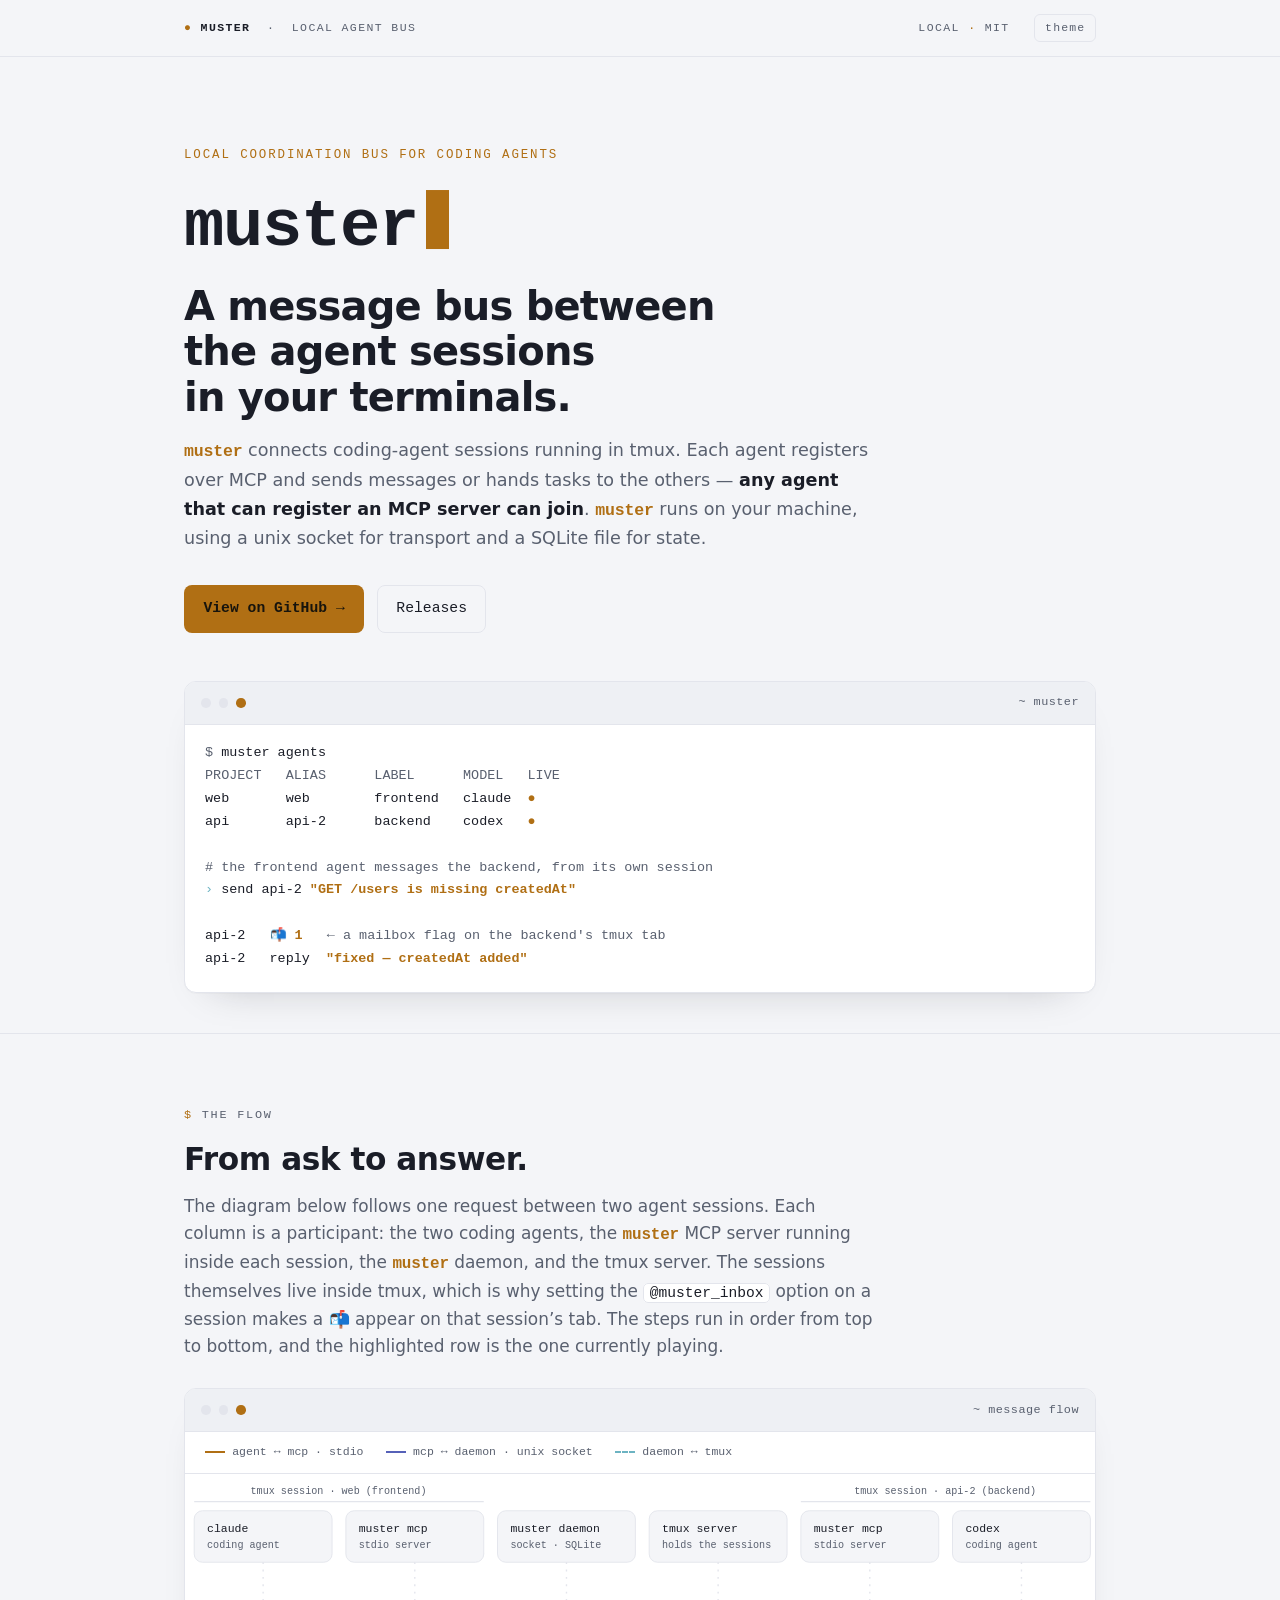
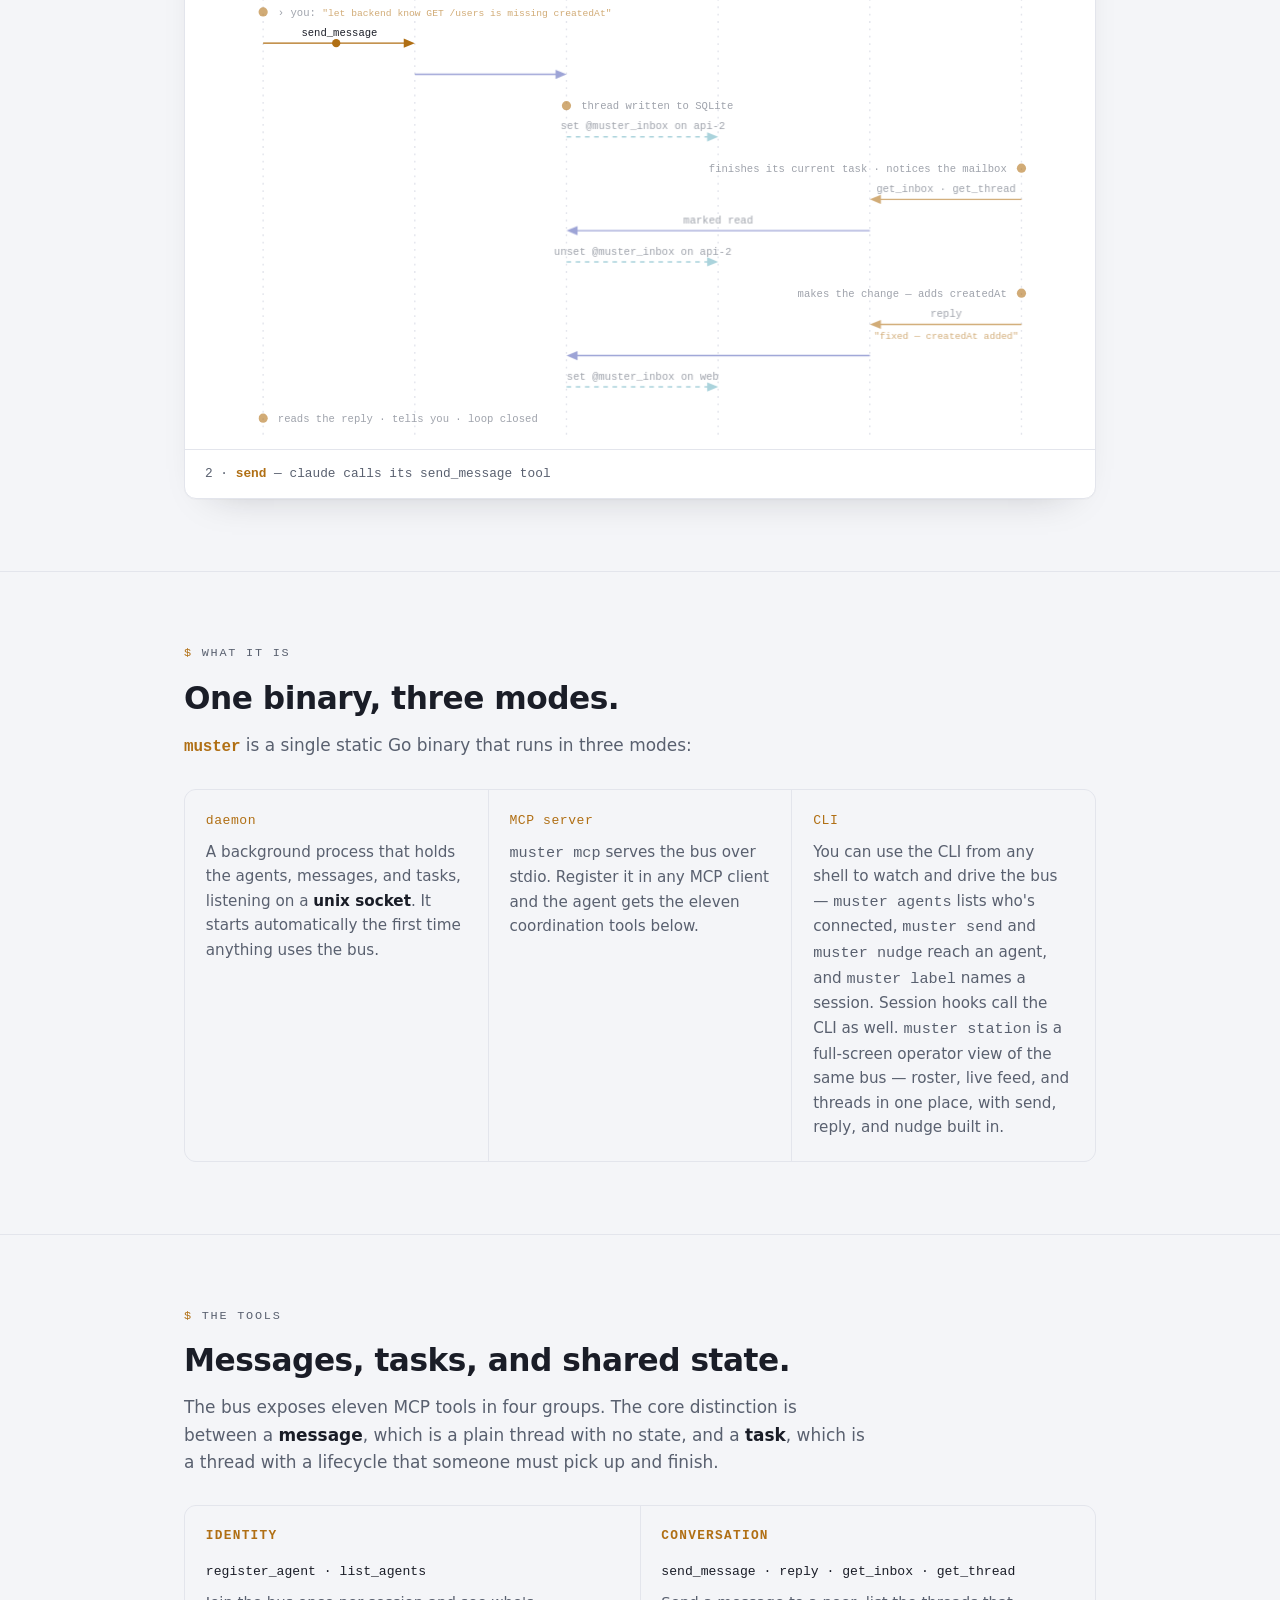
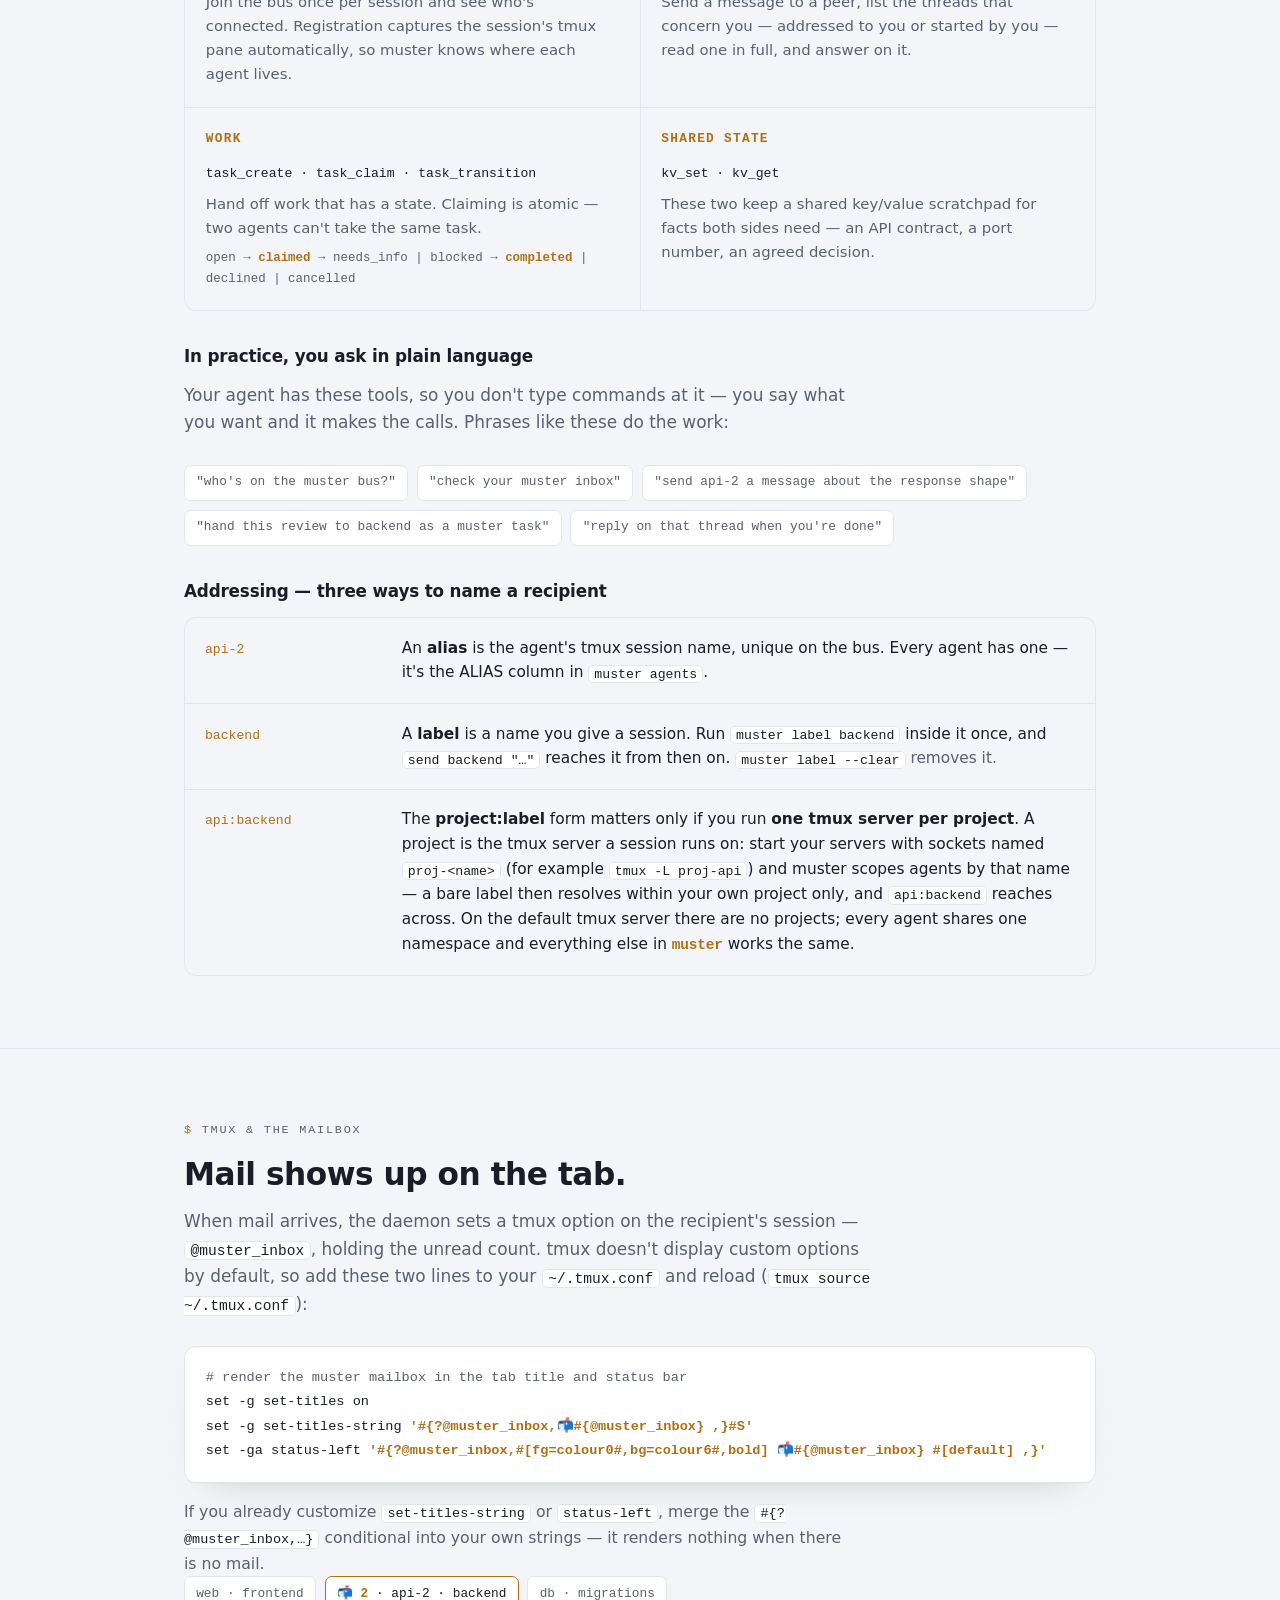
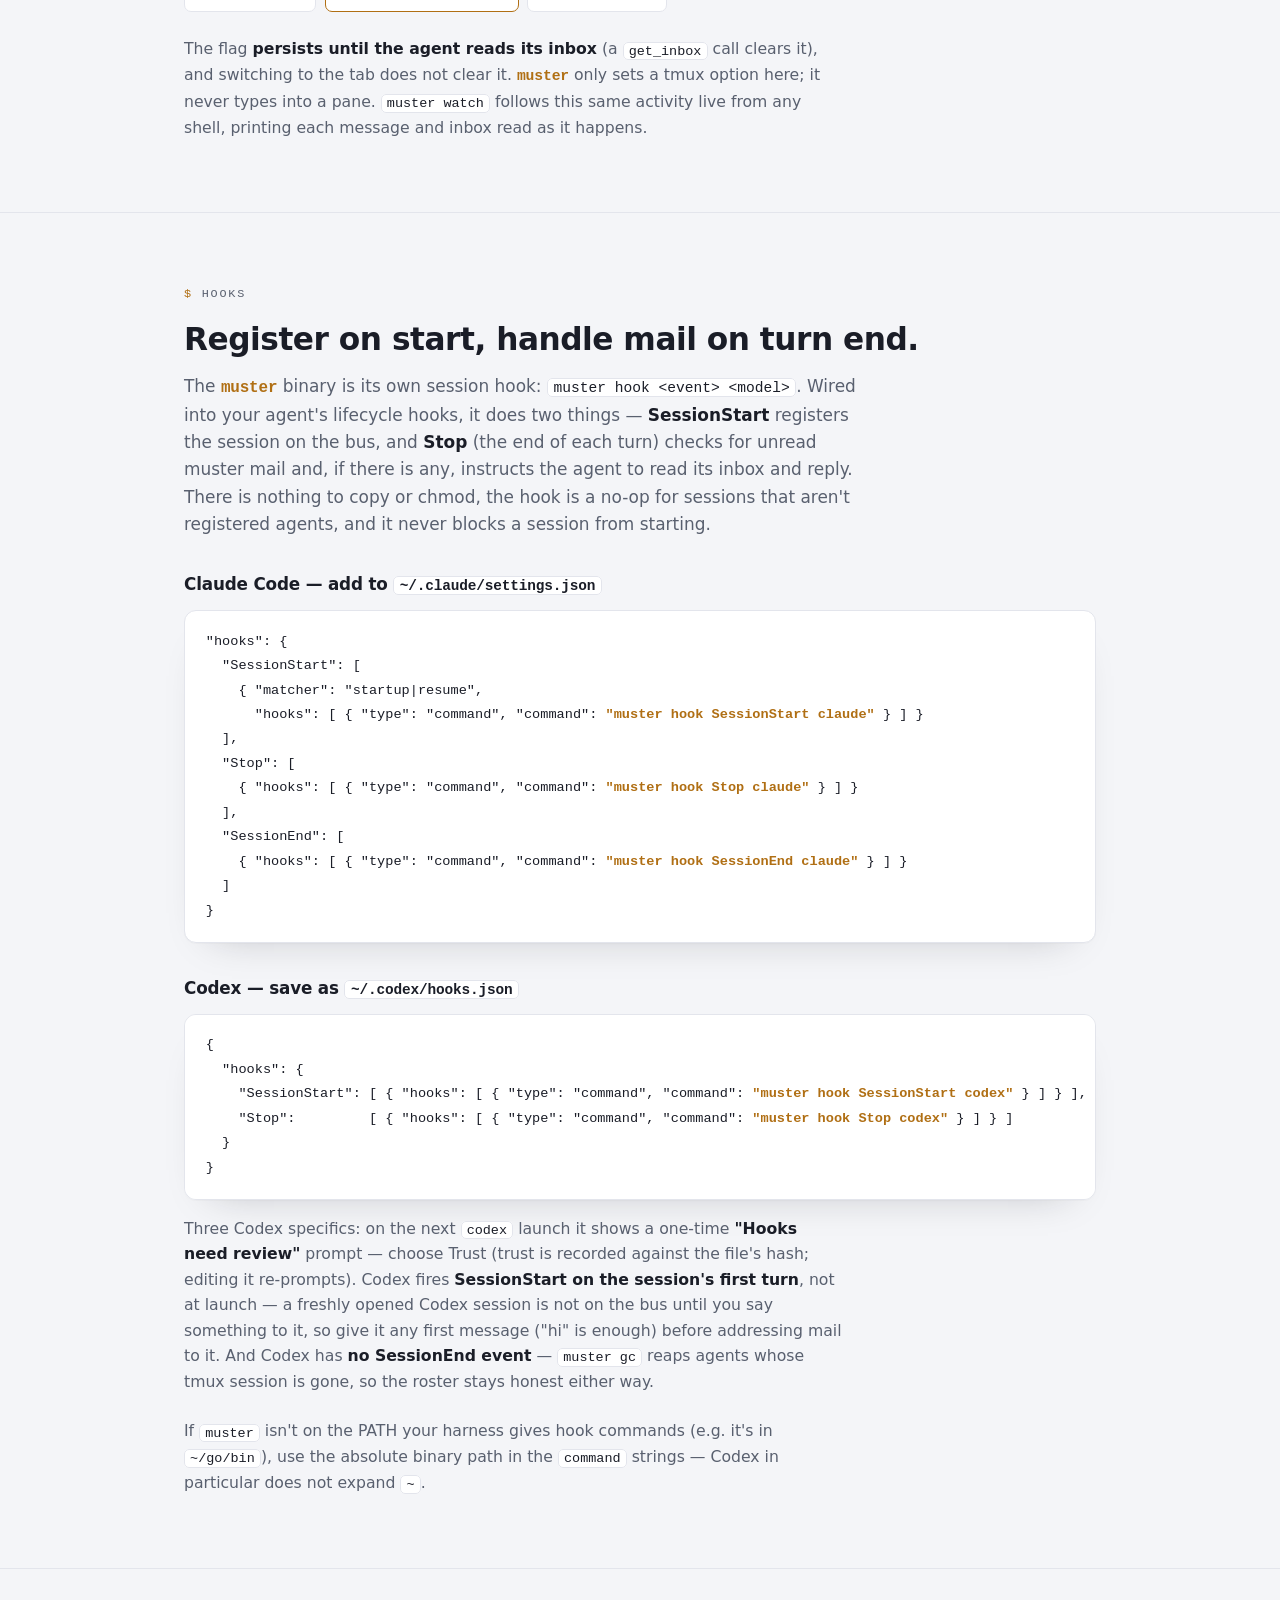
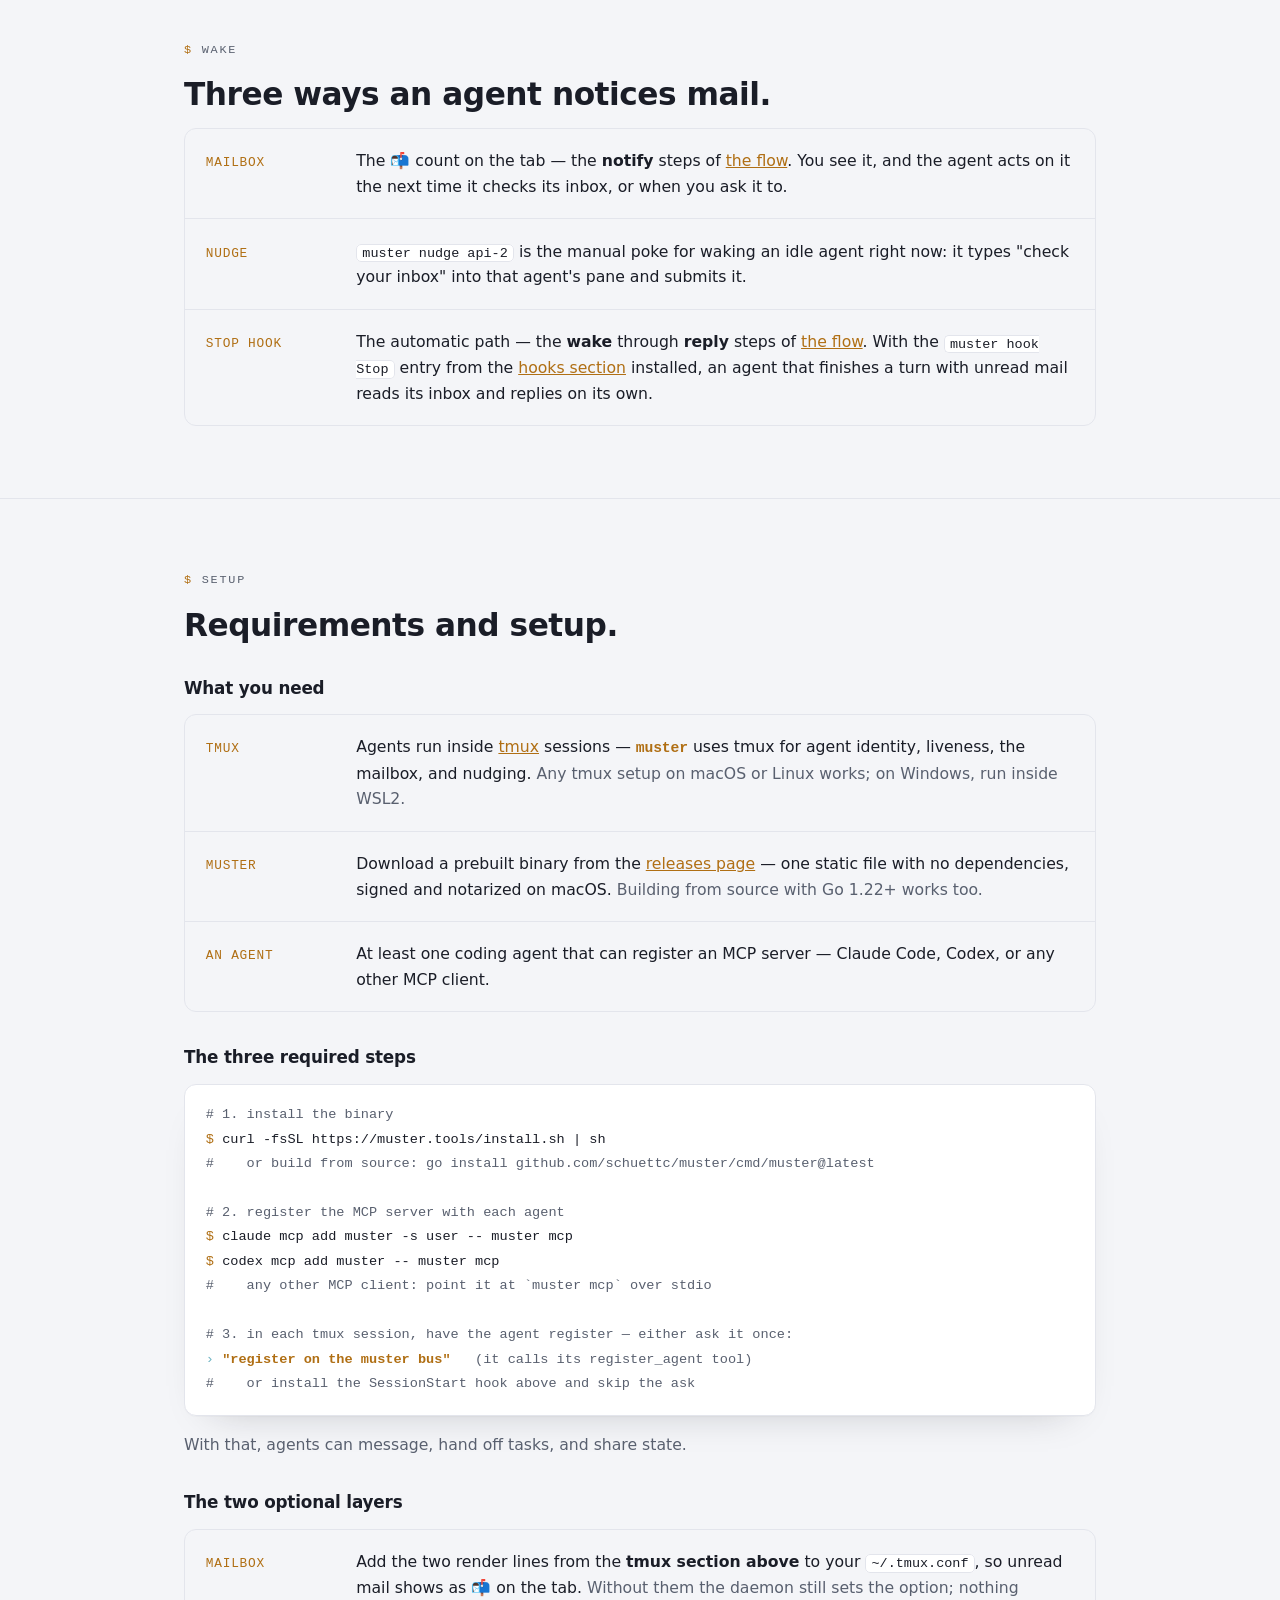
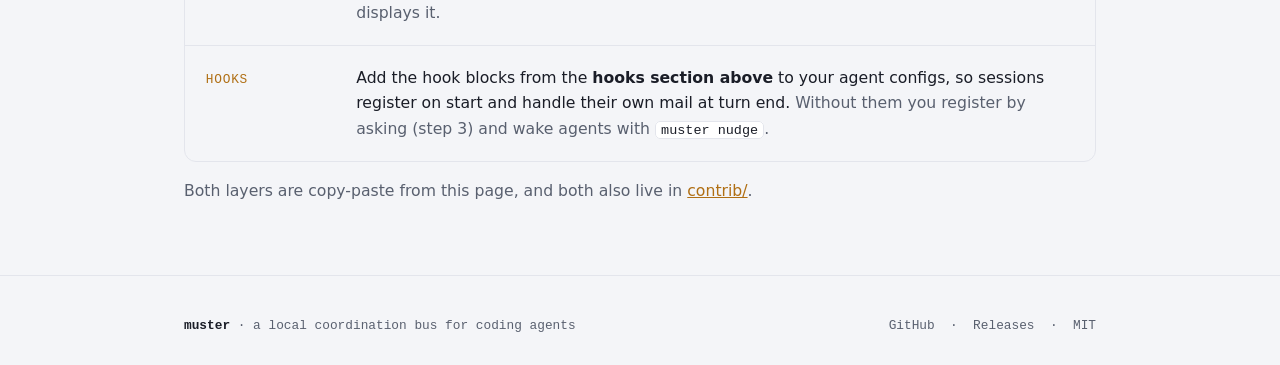
==== site/index.html @ b15a3316 "docs+version: muster station ships as 0.6.0 Document muster station (roster/feed/threads TUI, keys, " ====
<!doctype html>
<html lang="en">
<head>
<meta charset="utf-8">
<meta name="viewport" content="width=device-width, initial-scale=1">
<title>muster — a local coordination bus for coding agents</title>
<meta name="description" content="muster connects coding-agent sessions running in tmux. Agents register over MCP and send messages or hand tasks to each other — any agent that can register an MCP server can join.">
<meta property="og:title" content="muster — a local coordination bus for coding agents">
<meta property="og:description" content="Agent sessions that message and hand off tasks across terminals. Local, tmux-native, one static binary.">
<meta property="og:url" content="https://muster.tools">
<link rel="icon" href="data:image/svg+xml,<svg xmlns=%22http://www.w3.org/2000/svg%22 viewBox=%220 0 100 100%22><text y=%22.9em%22 font-size=%2290%22>📬</text></svg>">
</head>
<body>
<style>
  :root {
    --ink:      #14161d;
    --ink-2:    #1a1d27;
    --ink-3:    #21252f;
    --paper:    #f4f5f8;
    --paper-2:  #ffffff;
    --line-d:   #2b2f3b;
    --line-l:   #e3e5ec;
    --fg-d:     #e8eaf1;
    --fg-l:     #1a1d27;
    --muted-d:  #969cae;
    --muted-l:  #59606f;
    --signal-d: #eba63f;
    --signal-l: #b06f14;
    --wire:     #6cb3c2;
    --sock-d:   #98a3ec;
    --sock-l:   #5661b8;
    --mono: "SF Mono", ui-monospace, "JetBrains Mono", "Cascadia Code", Menlo, Consolas, monospace;
    --sans: system-ui, -apple-system, "Segoe UI", Roboto, Helvetica, Arial, sans-serif;
    --maxw: 60rem;
    --radius: 12px;

    --bg: var(--ink); --surface: var(--ink-2); --surface-2: var(--ink-3);
    --text: var(--fg-d); --muted: var(--muted-d); --line: var(--line-d);
    --signal: var(--signal-d); --signal-soft: rgba(235,166,63,.12); --sock: var(--sock-d);
    --shadow: 0 1px 0 rgba(255,255,255,.03), 0 18px 40px -24px rgba(0,0,0,.7);
  }
  @media (prefers-color-scheme: light) {
    :root {
      --bg: var(--paper); --surface: var(--paper-2); --surface-2: #eef0f4;
      --text: var(--fg-l); --muted: var(--muted-l); --line: var(--line-l);
      --signal: var(--signal-l); --signal-soft: rgba(176,111,20,.10); --sock: var(--sock-l);
      --shadow: 0 1px 0 rgba(0,0,0,.02), 0 18px 40px -28px rgba(20,22,29,.28);
    }
  }
  :root[data-theme="dark"] {
    --bg: var(--ink); --surface: var(--ink-2); --surface-2: var(--ink-3);
    --text: var(--fg-d); --muted: var(--muted-d); --line: var(--line-d);
    --signal: var(--signal-d); --signal-soft: rgba(235,166,63,.12); --sock: var(--sock-d);
    --shadow: 0 1px 0 rgba(255,255,255,.03), 0 18px 40px -24px rgba(0,0,0,.7);
  }
  :root[data-theme="light"] {
    --bg: var(--paper); --surface: var(--paper-2); --surface-2: #eef0f4;
    --text: var(--fg-l); --muted: var(--muted-l); --line: var(--line-l);
    --signal: var(--signal-l); --signal-soft: rgba(176,111,20,.10); --sock: var(--sock-l);
    --shadow: 0 1px 0 rgba(0,0,0,.02), 0 18px 40px -28px rgba(20,22,29,.28);
  }

  * { box-sizing: border-box; }
  body { margin: 0; background: var(--bg); color: var(--text); font-family: var(--sans); line-height: 1.62; -webkit-font-smoothing: antialiased; }
  .wrap { max-width: var(--maxw); margin: 0 auto; padding: 0 1.5rem; }
  a { color: var(--signal); }

  .statusbar { border-bottom: 1px solid var(--line); font-family: var(--mono); font-size: .72rem; letter-spacing: .12em; text-transform: uppercase; color: var(--muted); }
  .statusbar .wrap { display: flex; justify-content: space-between; align-items: center; gap: 1rem; padding: .85rem 1.5rem; }
  .statusbar b { color: var(--text); font-weight: 600; }
  .statusbar .dot { color: var(--signal); }
  .theme-toggle { font: inherit; color: var(--muted); background: transparent; border: 1px solid var(--line); border-radius: 6px; padding: .25rem .6rem; cursor: pointer; letter-spacing: .1em; }
  .theme-toggle:hover { color: var(--text); border-color: var(--muted); }

  .hero { padding: clamp(3.25rem, 8vw, 5.5rem) 0 2.5rem; }
  .eyebrow { font-family: var(--mono); font-size: .78rem; letter-spacing: .15em; text-transform: uppercase; color: var(--signal); margin: 0 0 1.3rem; }
  .wordmark { font-family: var(--mono); font-weight: 600; font-size: clamp(2.5rem, 8vw, 4.2rem); letter-spacing: -.02em; margin: 0; line-height: 1; }
  .wordmark .cursor { display: inline-block; width: .56ch; height: .88em; margin-left: .12em; transform: translateY(.06em); background: var(--signal); animation: blink 1.15s steps(1) infinite; }
  @keyframes blink { 50% { opacity: 0; } }
  h1.lede { font-size: clamp(1.6rem, 4.3vw, 2.5rem); line-height: 1.14; letter-spacing: -.02em; font-weight: 600; text-wrap: balance; margin: 1.4rem 0 1rem; max-width: 24ch; }
  .sub { font-size: 1.1rem; color: var(--muted); max-width: 62ch; margin: 0 0 2rem; }
  .sub b { color: var(--text); font-weight: 600; }
  .cta { display: flex; flex-wrap: wrap; gap: .8rem; align-items: center; }
  .btn { font-family: var(--mono); font-size: .92rem; text-decoration: none; border-radius: 8px; padding: .7rem 1.15rem; display: inline-flex; align-items: center; gap: .5rem; border: 1px solid transparent; transition: transform .12s ease, background .15s ease, border-color .15s ease; }
  .btn-primary { background: var(--signal); color: #17140d; font-weight: 600; }
  .btn-primary:hover { transform: translateY(-1px); }
  .btn-ghost { border-color: var(--line); color: var(--text); }
  .btn-ghost:hover { border-color: var(--muted); background: var(--surface); }
  .btn:focus-visible { outline: 2px solid var(--signal); outline-offset: 2px; }

  .term { background: var(--surface); border: 1px solid var(--line); border-radius: var(--radius); box-shadow: var(--shadow); overflow: hidden; }
  .hero .term { margin-top: 3rem; }
  .term-bar { display: flex; align-items: center; gap: .5rem; padding: .7rem 1rem; border-bottom: 1px solid var(--line); background: var(--surface-2); font-family: var(--mono); font-size: .74rem; color: var(--muted); }
  .term-bar .lamp { width: .6rem; height: .6rem; border-radius: 50%; background: var(--line); }
  .term-bar .lamp:nth-child(3) { background: var(--signal); }
  .term-bar .title { margin-left: auto; letter-spacing: .04em; }
  .term pre { margin: 0; padding: 1.1rem 1.25rem 1.3rem; overflow-x: auto; font-family: var(--mono); font-size: .84rem; line-height: 1.7; color: var(--text); font-variant-numeric: tabular-nums; }
  .c-dim { color: var(--muted); } .c-sig { color: var(--signal); font-weight: 600; } .c-you { color: var(--wire); }
  .live, .mail { color: var(--signal); } .mail { font-weight: 600; }
  .pulse { display: inline-block; animation: pulse 1.9s ease-in-out infinite; }
  @keyframes pulse { 0%,100% { opacity: 1; } 50% { opacity: .4; } }

  section { padding: clamp(2.75rem, 6.5vw, 4.5rem) 0; border-top: 1px solid var(--line); }
  .kicker { font-family: var(--mono); font-size: .74rem; letter-spacing: .15em; text-transform: uppercase; color: var(--muted); margin: 0 0 1rem; }
  .kicker::before { content: "$ "; color: var(--signal); }
  h2 { font-size: clamp(1.4rem, 3.3vw, 1.95rem); letter-spacing: -.015em; line-height: 1.16; margin: 0 0 1rem; text-wrap: balance; }
  h3.subhead { font-size: 1.05rem; margin: 2rem 0 .75rem; letter-spacing: -.01em; }
  .lead { font-size: 1.06rem; color: var(--muted); max-width: 64ch; margin: 0 0 1.75rem; }
  .lead b { color: var(--text); font-weight: 600; }
  code.i, .lead code, .note code, .row .d code, .adr .d code { font-family: var(--mono); font-size: .86em; background: var(--surface); border: 1px solid var(--line); padding: .05em .38em; border-radius: 5px; color: var(--text); }

  .modes { display: grid; grid-template-columns: 1fr; gap: 1px; background: var(--line); border: 1px solid var(--line); border-radius: var(--radius); overflow: hidden; }
  @media (min-width: 44rem) { .modes { grid-template-columns: repeat(3,1fr); } }
  .mode { background: var(--bg); padding: 1.3rem 1.3rem; }
  .mode .t { font-family: var(--mono); color: var(--signal); font-size: .82rem; letter-spacing: .04em; margin: 0 0 .5rem; }
  .mode p { margin: 0; color: var(--muted); font-size: .95rem; }
  .mode p b { color: var(--text); font-weight: 600; }

  .toolgroups { display: grid; grid-template-columns: 1fr; gap: 1px; background: var(--line); border: 1px solid var(--line); border-radius: var(--radius); overflow: hidden; }
  @media (min-width: 44rem) { .toolgroups { grid-template-columns: 1fr 1fr; } }
  .tg { background: var(--bg); padding: 1.3rem 1.3rem; }
  .tg h3 { font-family: var(--mono); font-size: .8rem; letter-spacing: .1em; text-transform: uppercase; color: var(--signal); margin: 0 0 .6rem; }
  .tg code { font-family: var(--mono); font-size: .82rem; color: var(--text); }
  .tg p { margin: .45rem 0 0; color: var(--muted); font-size: .93rem; }
  .tg p b { color: var(--text); font-weight: 600; }
  .lifecycle { font-family: var(--mono); font-size: .78rem; color: var(--muted); display: block; margin-top: .5rem; }
  .lifecycle b { color: var(--signal); font-weight: 600; }

  /* addressing rows */
  .adr { border: 1px solid var(--line); border-radius: var(--radius); overflow: hidden; }
  .adr .row2 { display: grid; grid-template-columns: 1fr; gap: .25rem; padding: 1.1rem 1.25rem; }
  @media (min-width: 44rem) { .adr .row2 { grid-template-columns: 11rem 1fr; gap: 1.3rem; align-items: baseline; } }
  .adr .row2 + .row2 { border-top: 1px solid var(--line); }
  .adr .k { font-family: var(--mono); font-size: .82rem; color: var(--signal); }
  .adr .d { color: var(--text); font-size: .96rem; }
  .adr .d .m { color: var(--muted); }

  .tabs { display: flex; flex-wrap: wrap; gap: .55rem; margin: 0 0 1.5rem; }
  .tab { font-family: var(--mono); font-size: .8rem; border: 1px solid var(--line); border-radius: 7px; padding: .42rem .7rem; color: var(--muted); background: var(--surface); }
  .tab.sig { border-color: var(--signal); color: var(--text); }
  .tab.sig b { color: var(--signal); }

  .rows { border: 1px solid var(--line); border-radius: var(--radius); overflow: hidden; }
  .row { display: grid; grid-template-columns: 1fr; gap: .3rem; padding: 1.2rem 1.3rem; }
  @media (min-width: 44rem) { .row { grid-template-columns: 8rem 1fr; gap: 1.4rem; align-items: baseline; } }
  .row + .row { border-top: 1px solid var(--line); }
  .row .k { font-family: var(--mono); font-size: .8rem; letter-spacing: .06em; text-transform: uppercase; color: var(--signal); }
  .row .d { color: var(--text); font-size: .98rem; }
  .row .d b { font-weight: 600; }
  .row .d .m { color: var(--muted); }
  .note { margin: 1.5rem 0 0; font-size: .98rem; color: var(--muted); max-width: 66ch; }
  .note b { color: var(--text); font-weight: 600; }

  pre.code { background: var(--surface); border: 1px solid var(--line); border-radius: var(--radius); padding: 1.15rem 1.3rem; overflow-x: auto; font-family: var(--mono); font-size: .85rem; line-height: 1.8; margin: 0; color: var(--text); box-shadow: var(--shadow); }
  pre.code .cm { color: var(--muted); } pre.code .pr { color: var(--signal); } pre.code .k2 { color: var(--wire); }
  .codegap { margin-top: 1rem; }

  footer { border-top: 1px solid var(--line); padding: 2.5rem 0 3.5rem; }
  .foot { display: flex; flex-wrap: wrap; gap: 1rem 1.6rem; align-items: center; justify-content: space-between; font-family: var(--mono); font-size: .8rem; color: var(--muted); }
  .foot a { color: var(--muted); text-decoration: none; border-bottom: 1px solid transparent; }
  .foot a:hover { color: var(--signal); border-bottom-color: var(--signal); }
  .foot .mm { color: var(--text); font-weight: 600; }


  /* message-flow diagram */
  .flow-scroll { overflow-x: auto; }
  .flow-scroll svg { display: block; width: 100%; min-width: 780px; height: auto; }
  .flow-cap { font-family: var(--mono); font-size: .8rem; color: var(--muted); padding: .85rem 1.25rem; border-top: 1px solid var(--line); min-height: 2.6em; }
  .flow-cap b { color: var(--signal); font-weight: 600; }
  .fbox { fill: var(--bg); stroke: var(--line); }
  .fsurf { fill: var(--surface-2); stroke: var(--line); }
  .ftext { fill: var(--text); font-family: var(--mono); font-size: 13px; }
  .fmut { fill: var(--muted); font-family: var(--mono); font-size: 11px; }
  .fsig { fill: var(--signal); font-family: var(--mono); font-size: 12px; font-weight: 600; }
  .fwire { stroke: var(--line); stroke-width: 1.5; fill: none; }
  .fwire.dashed { stroke-dasharray: 4 5; }
  .fdot { fill: var(--signal); opacity: 0; }
  .fdot.cyan { fill: var(--wire); }
  .fdot.on { opacity: 1; }
  .fbadge { opacity: 0; transition: opacity .35s ease; }
  .fbadge.on { opacity: 1; }
  #fagentR rect, #fagentL rect { transition: stroke .3s ease; }
  #fagentR.wake rect, #fagentL.wake rect { stroke: var(--signal); }
  #fdb { transition: fill .3s ease; }
  #fdb.on { fill: var(--signal); }
  .flife { stroke: var(--line); stroke-width: 1.5; stroke-dasharray: 2 6; fill: none; }
  .frow { opacity: .58; transition: opacity .35s ease; }
  .frow.on, #flowsvg.static .frow { opacity: 1; }
  .frow text { font-family: var(--mono); font-size: 11.5px; fill: var(--muted); }
  .frow.on text { fill: var(--text); }
  .fl-am { stroke: var(--signal); stroke-width: 1.6; }
  .fl-vi { stroke: var(--sock); stroke-width: 1.6; }
  .fh-vi { fill: var(--sock); }
  .fdot.vio { fill: var(--sock); }
  .flow-legend { display: flex; flex-wrap: wrap; gap: 1.4rem; padding: .7rem 1.25rem; border-bottom: 1px solid var(--line); font-family: var(--mono); font-size: .72rem; color: var(--muted); }
  .flow-legend i { display: inline-block; width: 20px; height: 0; border-top: 2px solid; margin-right: .45rem; vertical-align: middle; }
  .flow-legend .lg-am { border-color: var(--signal); }
  .flow-legend .lg-vi { border-color: var(--sock); }
  .flow-legend .lg-cy { border-color: var(--wire); border-top-style: dashed; }
  .fquote { font-size: 10.5px !important; fill: var(--signal) !important; }
  .fchip rect { fill: var(--surface-2); stroke: var(--wire); }
  .fchip text { font-family: var(--mono); font-size: 11px; fill: var(--text); }
  .fl-cy { stroke: var(--wire); stroke-width: 1.6; stroke-dasharray: 5 5; }
  .fh-am { fill: var(--signal); } .fh-cy { fill: var(--wire); }
  .fping { fill: var(--signal); }
  .frow.on .fping { animation: fping 1.15s ease-in-out infinite; }
  @keyframes fping { 0%,100% { opacity: 1; } 50% { opacity: .3; } }

  /* the product name, when it appears in prose — echoes the wordmark */
  .mstr { font-family: var(--mono); color: var(--signal); font-weight: 600; font-size: .94em; letter-spacing: -.01em; }

  /* left TOC — shown only when the viewport has room beside the column */
  html { scroll-behavior: smooth; }
  section, header.hero { scroll-margin-top: 1.25rem; }
  .toc { display: none; }
  @media (min-width: 84rem) {
    .toc {
      display: block; position: fixed; top: 50%; transform: translateY(-50%);
      left: calc((100vw - var(--maxw)) / 2 - 11.5rem); width: 9.5rem;
      font-family: var(--mono); font-size: .76rem; letter-spacing: .04em;
    }
    .toc a {
      display: block; padding: .28rem 0 .28rem .75rem; color: var(--muted);
      text-decoration: none; border-left: 2px solid var(--line);
    }
    .toc a:hover { color: var(--text); }
    .toc a.active { color: var(--signal); border-left-color: var(--signal); }
  }
  @media (prefers-reduced-motion: reduce) { html { scroll-behavior: auto; } }

  @media (prefers-reduced-motion: reduce) { .wordmark .cursor, .pulse { animation: none; } .btn { transition: none; } }
</style>

<div class="statusbar">
  <div class="wrap">
    <span><span class="dot">●</span> <b>muster</b> &nbsp;·&nbsp; local agent bus</span>
    <span>local <span class="dot">·</span> MIT
      &nbsp; <button class="theme-toggle" id="tt" aria-label="Toggle color theme">theme</button></span>
  </div>
</div>

<nav class="toc" aria-label="Sections">
  <a href="#top">muster</a>
  <a href="#flow">the flow</a>
  <a href="#what">what it is</a>
  <a href="#tools">the tools</a>
  <a href="#mailbox">tmux &amp; mailbox</a>
  <a href="#hooks">hooks</a>
  <a href="#wake">wake</a>
  <a href="#setup">setup</a>
</nav>

<header class="hero" id="top">
  <div class="wrap">
    <p class="eyebrow">Local coordination bus for coding agents</p>
    <p class="wordmark">muster<span class="cursor" aria-hidden="true"></span></p>
    <h1 class="lede">A message bus between the agent sessions in your terminals.</h1>
    <p class="sub">
      <span class="mstr">muster</span> connects coding-agent sessions running in tmux. Each agent
      registers over MCP and sends messages or hands tasks to the others — <b>any agent that can
      register an MCP server can join</b>. <span class="mstr">muster</span> runs on your machine,
      using a unix socket for transport and a SQLite file for state.
    </p>
    <div class="cta">
      <a class="btn btn-primary" href="https://github.com/schuettc/muster">View on GitHub →</a>
      <a class="btn btn-ghost" href="https://github.com/schuettc/muster/releases">Releases</a>
    </div>

    <div class="term" role="img" aria-label="A muster session where one agent sends another a note and the recipient's mailbox lights up.">
      <div class="term-bar"><span class="lamp"></span><span class="lamp"></span><span class="lamp"></span><span class="title">~ muster</span></div>
<pre><span class="c-dim">$</span> muster agents
<span class="c-dim">PROJECT   ALIAS      LABEL      MODEL   LIVE</span>
web       web        frontend   claude  <span class="live">●</span>
api       api-2      backend    codex   <span class="live">●</span>

<span class="c-dim"># the frontend agent messages the backend, from its own session</span>
<span class="c-you">›</span> send api-2 <span class="c-sig">"GET /users is missing createdAt"</span>

api-2   <span class="mail">📬 1</span><span class="pulse"></span>   <span class="c-dim">← a mailbox flag on the backend's tmux tab</span>
api-2   reply  <span class="c-sig">"fixed — createdAt added"</span>
</pre>
    </div>
  </div>
</header>

<section id="flow">
  <div class="wrap">
    <p class="kicker">the flow</p>
    <h2>From ask to answer.</h2>
    <p class="lead">The diagram below follows one request between two agent sessions. Each column is a participant: the two coding agents, the <span class="mstr">muster</span> MCP server running inside each session, the <span class="mstr">muster</span> daemon, and the tmux server. The sessions themselves live inside tmux, which is why setting the <code>@muster_inbox</code> option on a session makes a <span class="mail">📬</span> appear on that session&#8217;s tab. The steps run in order from top to bottom, and the highlighted row is the one currently playing.</p>
    <div class="term">
      <div class="term-bar"><span class="lamp"></span><span class="lamp"></span><span class="lamp"></span><span class="title">~ message flow</span></div>
      <div class="flow-legend">
        <span><i class="lg-am"></i>agent ↔ mcp · stdio</span>
        <span><i class="lg-vi"></i>mcp ↔ daemon · unix socket</span>
        <span><i class="lg-cy"></i>daemon ↔ tmux</span>
      </div>
      <div class="flow-scroll">
      <svg id="flowsvg" viewBox="0 0 990 626" role="img" aria-label="Sequence diagram with six lanes — claude agent, its muster MCP server, the muster daemon, the tmux server, the backend's MCP server, and the codex agent. You tell claude to let the backend know GET /users is missing createdAt; claude sends it over the bus, the daemon stores it and flags the backend session's mailbox in tmux; codex notices when it finishes its task, reads the thread, makes the fix, and replies; the sender's tab lights and claude reports back to you.">
        <!-- session brackets -->
        <text x="167" y="22" text-anchor="middle" class="fmut">tmux session · web (frontend)</text>
        <g id="fbadgeL" class="fbadge"><text x="325" y="22" text-anchor="end" class="fsig">📬 1</text></g>
        <line x1="10" y1="30" x2="325" y2="30" class="fwire"/>
        <text x="827" y="22" text-anchor="middle" class="fmut">tmux session · api-2 (backend)</text>
        <g id="fbadgeR" class="fbadge"><text x="985" y="22" text-anchor="end" class="fsig">📬 1</text></g>
        <line x1="670" y1="30" x2="985" y2="30" class="fwire"/>

        <!-- lane headers -->
        <g><rect x="10" y="40" width="150" height="56" rx="9" class="fbox"/>
          <text x="24" y="63" class="ftext" style="font-size:12.5px">claude</text>
          <text x="24" y="81" class="fmut">coding agent</text></g>
        <g><rect x="175" y="40" width="150" height="56" rx="9" class="fbox"/>
          <text x="189" y="63" class="ftext" style="font-size:12.5px">muster mcp</text>
          <text x="189" y="81" class="fmut">stdio server</text></g>
        <g><rect x="340" y="40" width="150" height="56" rx="9" class="fbox"/>
          <text x="354" y="63" class="ftext" style="font-size:12.5px">muster daemon</text>
          <text x="354" y="81" class="fmut">socket · SQLite</text></g>
        <g><rect x="505" y="40" width="150" height="56" rx="9" class="fbox"/>
          <text x="519" y="63" class="ftext" style="font-size:12.5px">tmux server</text>
          <text x="519" y="81" class="fmut">holds the sessions</text></g>
        <g><rect x="670" y="40" width="150" height="56" rx="9" class="fbox"/>
          <text x="684" y="63" class="ftext" style="font-size:12.5px">muster mcp</text>
          <text x="684" y="81" class="fmut">stdio server</text></g>
        <g><rect x="835" y="40" width="150" height="56" rx="9" class="fbox"/>
          <text x="849" y="63" class="ftext" style="font-size:12.5px">codex</text>
          <text x="849" y="81" class="fmut">coding agent</text></g>

        <!-- lifelines -->
        <line x1="85" y1="96" x2="85" y2="616" class="flife"/>
        <line x1="250" y1="96" x2="250" y2="616" class="flife"/>
        <line x1="415" y1="96" x2="415" y2="616" class="flife"/>
        <line x1="580" y1="96" x2="580" y2="616" class="flife"/>
        <line x1="745" y1="96" x2="745" y2="616" class="flife"/>
        <line x1="910" y1="96" x2="910" y2="616" class="flife"/>

        <!-- rows -->
        <g id="fr1" class="frow">
          <circle cx="85" cy="150" r="5" class="fping"/>
          <text x="101" y="154">› you: <tspan class="fquote">"let backend know GET /users is missing createdAt"</tspan></text>
        </g>
        <g id="fr2" class="frow">
          <text x="168" y="176" text-anchor="middle">send_message</text>
          <line x1="85" y1="184" x2="240" y2="184" class="fl-am"/>
          <polygon points="238,179 250,184 238,189" class="fh-am"/>
          <circle id="fdR2" r="4.5" class="fdot "><animateMotion id="famR2" begin="indefinite" dur="1.3s" fill="remove" path="M85,184 L244,184"/></circle>
        </g>
        <g id="fr3" class="frow">
          <line x1="250" y1="218" x2="405" y2="218" class="fl-vi"/>
          <polygon points="403,213 415,218 403,223" class="fh-vi"/>
          <circle id="fdR3" r="4.5" class="fdot vio"><animateMotion id="famR3" begin="indefinite" dur="1.3s" fill="remove" path="M250,218 L409,218"/></circle>
        </g>
        <g id="fr4" class="frow">
          <circle cx="415" cy="252" r="5" class="fping"/>
          <text x="431" y="256">thread written to SQLite</text>
        </g>
        <g id="fr5" class="frow">
          <text x="498" y="278" text-anchor="middle">set @muster_inbox on api-2</text>
          <line x1="415" y1="286" x2="570" y2="286" class="fl-cy"/>
          <polygon points="568,281 580,286 568,291" class="fh-cy"/>
          <circle id="fdR5" r="4.5" class="fdot cyan"><animateMotion id="famR5" begin="indefinite" dur="1.3s" fill="remove" path="M415,286 L574,286"/></circle>
        </g>
        <g id="fr6" class="frow">
          <circle cx="910" cy="320" r="5" class="fping"/>
          <text x="894" y="324" text-anchor="end">finishes its current task · notices the mailbox</text>
        </g>
        <g id="fr7" class="frow">
          <text x="828" y="346" text-anchor="middle">get_inbox · get_thread</text>
          <line x1="910" y1="354" x2="755" y2="354" class="fl-am"/>
          <polygon points="757,349 745,354 757,359" class="fh-am"/>
          <circle id="fdR7" r="4.5" class="fdot "><animateMotion id="famR7" begin="indefinite" dur="1.3s" fill="remove" path="M910,354 L751,354"/></circle>
        </g>
        <g id="fr8" class="frow">
          <text x="580" y="380" text-anchor="middle">marked read</text>
          <line x1="745" y1="388" x2="425" y2="388" class="fl-vi"/>
          <polygon points="427,383 415,388 427,393" class="fh-vi"/>
          <circle id="fdR8" r="4.5" class="fdot vio"><animateMotion id="famR8" begin="indefinite" dur="1.3s" fill="remove" path="M745,388 L421,388"/></circle>
        </g>
        <g id="fr9" class="frow">
          <text x="498" y="414" text-anchor="middle">unset @muster_inbox on api-2</text>
          <line x1="415" y1="422" x2="570" y2="422" class="fl-cy"/>
          <polygon points="568,417 580,422 568,427" class="fh-cy"/>
          <circle id="fdR9" r="4.5" class="fdot cyan"><animateMotion id="famR9" begin="indefinite" dur="1.3s" fill="remove" path="M415,422 L574,422"/></circle>
        </g>
        <g id="fr10" class="frow">
          <circle cx="910" cy="456" r="5" class="fping"/>
          <text x="894" y="460" text-anchor="end">makes the change — adds createdAt</text>
        </g>
        <g id="fr11" class="frow">
          <text x="828" y="482" text-anchor="middle">reply</text>
          <text x="828" y="506" text-anchor="middle" class="fquote">"fixed — createdAt added"</text>
          <line x1="910" y1="490" x2="755" y2="490" class="fl-am"/>
          <polygon points="757,485 745,490 757,495" class="fh-am"/>
          <circle id="fdR11" r="4.5" class="fdot "><animateMotion id="famR11" begin="indefinite" dur="1.3s" fill="remove" path="M910,490 L751,490"/></circle>
        </g>
        <g id="fr12" class="frow">
          <line x1="745" y1="524" x2="425" y2="524" class="fl-vi"/>
          <polygon points="427,519 415,524 427,529" class="fh-vi"/>
          <circle id="fdR12" r="4.5" class="fdot vio"><animateMotion id="famR12" begin="indefinite" dur="1.3s" fill="remove" path="M745,524 L421,524"/></circle>
        </g>
        <g id="fr13" class="frow">
          <text x="498" y="550" text-anchor="middle">set @muster_inbox on web</text>
          <line x1="415" y1="558" x2="570" y2="558" class="fl-cy"/>
          <polygon points="568,553 580,558 568,563" class="fh-cy"/>
          <circle id="fdR13" r="4.5" class="fdot cyan"><animateMotion id="famR13" begin="indefinite" dur="1.3s" fill="remove" path="M415,558 L574,558"/></circle>
        </g>
        <g id="fr14" class="frow">
          <circle cx="85" cy="592" r="5" class="fping"/>
          <text x="101" y="596">reads the reply · tells you · loop closed</text>
        </g>

        <!-- tmux-held session state -->
        <g id="fchipR" class="fbadge fchip"><rect x="596" y="275" width="118" height="22" rx="6"/><text x="606" y="290">api-2 · 📬 1</text></g>
        <g id="fchipL" class="fbadge fchip"><rect x="596" y="547" width="108" height="22" rx="6"/><text x="606" y="562">web · 📬 1</text></g>
      </svg>
      </div>
      <div class="flow-cap" id="flowcap">1 · <b>ask</b> — you tell claude: &#8220;let backend know GET /users is missing createdAt&#8221;</div>
    </div>
  </div>
</section>

<section id="what">
  <div class="wrap">
    <p class="kicker">what it is</p>
    <h2>One binary, three modes.</h2>
    <p class="lead"><span class="mstr">muster</span> is a single static Go binary that runs in three modes:</p>
    <div class="modes">
      <div class="mode"><p class="t">daemon</p><p>A background process that holds the agents, messages, and tasks, listening on a <b>unix socket</b>. It starts automatically the first time anything uses the bus.</p></div>
      <div class="mode"><p class="t">MCP server</p><p><code style="font-family:var(--mono)">muster mcp</code> serves the bus over stdio. Register it in any MCP client and the agent gets the eleven coordination tools below.</p></div>
      <div class="mode"><p class="t">CLI</p><p>You can use the CLI from any shell to watch and drive the bus — <code style="font-family:var(--mono)">muster agents</code> lists who's connected, <code style="font-family:var(--mono)">muster send</code> and <code style="font-family:var(--mono)">muster nudge</code> reach an agent, and <code style="font-family:var(--mono)">muster label</code> names a session. Session hooks call the CLI as well. <code style="font-family:var(--mono)">muster station</code> is a full-screen operator view of the same bus — roster, live feed, and threads in one place, with send, reply, and nudge built in.</p></div>
    </div>
  </div>
</section>

<section id="tools">
  <div class="wrap">
    <p class="kicker">the tools</p>
    <h2>Messages, tasks, and shared state.</h2>
    <p class="lead">The bus exposes eleven MCP tools in four groups. The core distinction is between a <b>message</b>, which is a plain thread with no state, and a <b>task</b>, which is a thread with a lifecycle that someone must pick up and finish.</p>
    <div class="toolgroups">
      <div class="tg">
        <h3>identity</h3>
        <code>register_agent · list_agents</code>
        <p>Join the bus once per session and see who's connected. Registration captures the session's tmux pane automatically, so muster knows where each agent lives.</p>
      </div>
      <div class="tg">
        <h3>conversation</h3>
        <code>send_message · reply · get_inbox · get_thread</code>
        <p>Send a message to a peer, list the threads that concern you — addressed to you or started by you — read one in full, and answer on it.</p>
      </div>
      <div class="tg">
        <h3>work</h3>
        <code>task_create · task_claim · task_transition</code>
        <p>Hand off work that has a state. Claiming is atomic — two agents can't take the same task.</p>
        <span class="lifecycle">open → <b>claimed</b> → needs_info | blocked → <b>completed</b> | declined | cancelled</span>
      </div>
      <div class="tg">
        <h3>shared state</h3>
        <code>kv_set · kv_get</code>
        <p>These two keep a shared key/value scratchpad for facts both sides need — an API contract, a port number, an agreed decision.</p>
      </div>
    </div>

    <h3 class="subhead">In practice, you ask in plain language</h3>
    <p class="lead">Your agent has these tools, so you don't type commands at it — you say what you want and it makes the calls. Phrases like these do the work:</p>
    <div class="tabs" style="margin-bottom:2rem">
      <span class="tab">"who's on the muster bus?"</span>
      <span class="tab">"check your muster inbox"</span>
      <span class="tab">"send api-2 a message about the response shape"</span>
      <span class="tab">"hand this review to backend as a muster task"</span>
      <span class="tab">"reply on that thread when you're done"</span>
    </div>

    <h3 class="subhead">Addressing — three ways to name a recipient</h3>
    <div class="adr">
      <div class="row2">
        <span class="k">api-2</span>
        <span class="d">An <b>alias</b> is the agent's tmux session name, unique on the bus. Every agent has one — it's the ALIAS column in <code>muster agents</code>.</span>
      </div>
      <div class="row2">
        <span class="k">backend</span>
        <span class="d">A <b>label</b> is a name you give a session. Run <code>muster label backend</code> inside it once, and <code>send backend "…"</code> reaches it from then on. <span class="m"><code>muster label --clear</code> removes it.</span></span>
      </div>
      <div class="row2">
        <span class="k">api:backend</span>
        <span class="d">The <b>project:label</b> form matters only if you run <b>one tmux server per project</b>. A project is the tmux server a session runs on: start your servers with sockets named <code>proj-&lt;name&gt;</code> (for example <code>tmux -L proj-api</code>) and muster scopes agents by that name — a bare label then resolves within your own project only, and <code>api:backend</code> reaches across. On the default tmux server there are no projects; every agent shares one namespace and everything else in <span class="mstr">muster</span> works the same.</span>
      </div>
    </div>
  </div>
</section>

<section id="mailbox">
  <div class="wrap">
    <p class="kicker">tmux &amp; the mailbox</p>
    <h2>Mail shows up on the tab.</h2>
    <p class="lead">When mail arrives, the daemon sets a tmux option on the recipient's session — <code>@muster_inbox</code>, holding the unread count. tmux doesn't display custom options by default, so add these two lines to your <code>~/.tmux.conf</code> and reload (<code>tmux source ~/.tmux.conf</code>):</p>
<pre class="code"><span class="cm"># render the muster mailbox in the tab title and status bar</span>
set -g set-titles on
set -g set-titles-string <span class="c-sig">'#{?@muster_inbox,📬#{@muster_inbox} ,}#S'</span>
set -ga status-left <span class="c-sig">'#{?@muster_inbox,#[fg=colour0#,bg=colour6#,bold] 📬#{@muster_inbox} #[default] ,}'</span>
</pre>
    <p class="note codegap">If you already customize <code>set-titles-string</code> or <code>status-left</code>, merge the <code>#{?@muster_inbox,…}</code> conditional into your own strings — it renders nothing when there is no mail.</p>
    <div class="tabs">
      <span class="tab">web · frontend</span>
      <span class="tab sig"><b>📬 2</b> · api-2 · backend</span>
      <span class="tab">db · migrations</span>
    </div>
    <p class="note">The flag <b>persists until the agent reads its inbox</b> (a <code>get_inbox</code> call clears it), and switching to the tab does not clear it. <span class="mstr">muster</span> only sets a tmux option here; it never types into a pane. <code>muster watch</code> follows this same activity live from any shell, printing each message and inbox read as it happens.</p>
  </div>
</section>

<section id="hooks">
  <div class="wrap">
    <p class="kicker">hooks</p>
    <h2>Register on start, handle mail on turn end.</h2>
    <p class="lead">The <span class="mstr">muster</span> binary is its own session hook: <code>muster hook &lt;event&gt; &lt;model&gt;</code>. Wired into your agent's lifecycle hooks, it does two things — <b>SessionStart</b> registers the session on the bus, and <b>Stop</b> (the end of each turn) checks for unread muster mail and, if there is any, instructs the agent to read its inbox and reply. There is nothing to copy or chmod, the hook is a no-op for sessions that aren't registered agents, and it never blocks a session from starting.</p>

    <h3 class="subhead">Claude Code — add to <code class="i">~/.claude/settings.json</code></h3>
<pre class="code">"hooks": {
  "SessionStart": [
    { "matcher": "startup|resume",
      "hooks": [ { "type": "command", "command": <span class="c-sig">"muster hook SessionStart claude"</span> } ] }
  ],
  "Stop": [
    { "hooks": [ { "type": "command", "command": <span class="c-sig">"muster hook Stop claude"</span> } ] }
  ],
  "SessionEnd": [
    { "hooks": [ { "type": "command", "command": <span class="c-sig">"muster hook SessionEnd claude"</span> } ] }
  ]
}
</pre>

    <h3 class="subhead">Codex — save as <code class="i">~/.codex/hooks.json</code></h3>
<pre class="code">{
  "hooks": {
    "SessionStart": [ { "hooks": [ { "type": "command", "command": <span class="c-sig">"muster hook SessionStart codex"</span> } ] } ],
    "Stop":         [ { "hooks": [ { "type": "command", "command": <span class="c-sig">"muster hook Stop codex"</span> } ] } ]
  }
}
</pre>
    <p class="note codegap">Three Codex specifics: on the next <code>codex</code> launch it shows a one-time <b>"Hooks need review"</b> prompt — choose Trust (trust is recorded against the file's hash; editing it re-prompts). Codex fires <b>SessionStart on the session's first turn</b>, not at launch — a freshly opened Codex session is not on the bus until you say something to it, so give it any first message ("hi" is enough) before addressing mail to it. And Codex has <b>no SessionEnd event</b> — <code>muster gc</code> reaps agents whose tmux session is gone, so the roster stays honest either way.</p>
    <p class="note">If <code>muster</code> isn't on the PATH your harness gives hook commands (e.g. it's in <code>~/go/bin</code>), use the absolute binary path in the <code>command</code> strings — Codex in particular does not expand <code>~</code>.</p>
  </div>
</section>

<section id="wake">
  <div class="wrap">
    <p class="kicker">wake</p>
    <h2>Three ways an agent notices mail.</h2>
    <div class="rows">
      <div class="row">
        <span class="k">mailbox</span>
        <span class="d">The <span class="mail">📬</span> count on the tab — the <b>notify</b> steps of <a href="#flow">the flow</a>. You see it, and the agent acts on it the next time it checks its inbox, or when you ask it to.</span>
      </div>
      <div class="row">
        <span class="k">nudge</span>
        <span class="d"><code>muster nudge api-2</code> is the manual poke for waking an idle agent right now: it types "check your inbox" into that agent's pane and submits it.</span>
      </div>
      <div class="row">
        <span class="k">stop hook</span>
        <span class="d">The automatic path — the <b>wake</b> through <b>reply</b> steps of <a href="#flow">the flow</a>. With the <code>muster hook Stop</code> entry from the <a href="#hooks">hooks section</a> installed, an agent that finishes a turn with unread mail reads its inbox and replies on its own.</span>
      </div>
    </div>
  </div>
</section>

<section id="setup">
  <div class="wrap">
    <p class="kicker">setup</p>
    <h2>Requirements and setup.</h2>
    <h3 class="subhead">What you need</h3>
    <div class="rows">
      <div class="row">
        <span class="k">tmux</span>
        <span class="d">Agents run inside <a href="https://github.com/tmux/tmux/wiki">tmux</a> sessions — <span class="mstr">muster</span> uses tmux for agent identity, liveness, the mailbox, and nudging. <span class="m">Any tmux setup on macOS or Linux works; on Windows, run inside WSL2.</span></span>
      </div>
      <div class="row">
        <span class="k">muster</span>
        <span class="d">Download a prebuilt binary from the <a href="https://github.com/schuettc/muster/releases">releases page</a> — one static file with no dependencies, signed and notarized on macOS. <span class="m">Building from source with Go 1.22+ works too.</span></span>
      </div>
      <div class="row">
        <span class="k">an agent</span>
        <span class="d">At least one coding agent that can register an MCP server — Claude Code, Codex, or any other MCP client.</span>
      </div>
    </div>

    <h3 class="subhead">The three required steps</h3>
<pre class="code"><span class="cm"># 1. install the binary</span>
<span class="pr">$</span> curl -fsSL https://muster.tools/install.sh | sh
<span class="cm">#    or build from source: go install github.com/schuettc/muster/cmd/muster@latest</span>

<span class="cm"># 2. register the MCP server with each agent</span>
<span class="pr">$</span> claude mcp add muster -s user -- muster mcp
<span class="pr">$</span> codex mcp add muster -- muster mcp
<span class="cm">#    any other MCP client: point it at `muster mcp` over stdio</span>

<span class="cm"># 3. in each tmux session, have the agent register — either ask it once:</span>
<span class="k2">›</span> <span class="c-sig">"register on the muster bus"</span>   <span class="cm">(it calls its register_agent tool)</span>
<span class="cm">#    or install the SessionStart hook above and skip the ask</span>
</pre>
    <p class="note codegap">With that, agents can message, hand off tasks, and share state.</p>

    <h3 class="subhead">The two optional layers</h3>
    <div class="rows">
      <div class="row">
        <span class="k">mailbox</span>
        <span class="d">Add the two render lines from the <b>tmux section above</b> to your <code>~/.tmux.conf</code>, so unread mail shows as <span class="mail">📬</span> on the tab. <span class="m">Without them the daemon still sets the option; nothing displays it.</span></span>
      </div>
      <div class="row">
        <span class="k">hooks</span>
        <span class="d">Add the hook blocks from the <b>hooks section above</b> to your agent configs, so sessions register on start and handle their own mail at turn end. <span class="m">Without them you register by asking (step 3) and wake agents with <code>muster nudge</code>.</span></span>
      </div>
    </div>
    <p class="note codegap">Both layers are copy-paste from this page, and both also live in <a href="https://github.com/schuettc/muster/tree/main/contrib">contrib/</a>.</p>
  </div>
</section>

<footer>
  <div class="wrap foot">
    <span><span class="mm">muster</span> · a local coordination bus for coding agents</span>
    <span>
      <a href="https://github.com/schuettc/muster">GitHub</a> &nbsp;·&nbsp;
      <a href="https://github.com/schuettc/muster/releases">Releases</a> &nbsp;·&nbsp;
      <a href="https://github.com/schuettc/muster/blob/main/LICENSE">MIT</a>
    </span>
  </div>
</footer>

<script>
  (function () {
    var svg = document.getElementById('flowsvg');
    var cap = document.getElementById('flowcap');
    if (!svg || !cap) { return; }
    function el(id) { return document.getElementById(id); }
    function badge(id, on) { el(id).classList.toggle('on', on); }
    var N = 14;
    var steps = [
      { r: 1, cap: '1 · <b>ask</b> — you tell claude: &#8220;let backend know GET /users is missing createdAt&#8221;' },
      { r: 2, dot: true, cap: '2 · <b>send</b> — claude calls its send_message tool' },
      { r: 3, dot: true, cap: '3 · <b>send</b> — its MCP server forwards the message to the daemon' },
      { r: 4, cap: '4 · <b>store</b> — the daemon writes the thread to SQLite' },
      { r: 5, dot: true, cap: '5 · <b>notify</b> — the daemon flags session api-2&#8217;s mailbox; tmux shows 📬 on that tab',
        after: function () { badge('fbadgeR', true); badge('fchipR', true); } },
      { r: 6, cap: '6 · <b>wake</b> — codex finishes what it&#8217;s working on and notices the mailbox' },
      { r: 7, dot: true, cap: '7 · <b>read</b> — codex fetches the new thread' },
      { r: 8, dot: true, cap: '8 · <b>read</b> — the daemon returns it and marks it read' },
      { r: 9, dot: true, cap: '9 · <b>clear</b> — the mailbox flag is removed; the 📬 disappears',
        after: function () { badge('fbadgeR', false); badge('fchipR', false); } },
      { r: 10, cap: '10 · <b>work</b> — codex makes the fix: adds createdAt to the endpoint' },
      { r: 11, dot: true, cap: '11 · <b>reply</b> — codex answers on the thread: &#8220;fixed — createdAt added&#8221;' },
      { r: 12, dot: true, cap: '12 · <b>reply</b> — the answer reaches the daemon' },
      { r: 13, dot: true, cap: '13 · <b>notify</b> — the daemon flags the sender&#8217;s mailbox in turn',
        after: function () { badge('fbadgeL', true); badge('fchipL', true); } },
      { r: 14, cap: '14 · <b>done</b> — claude reads the reply and tells you; the loop is closed',
        after: function () { badge('fbadgeL', false); badge('fchipL', false); } }
    ];
    if (matchMedia('(prefers-reduced-motion: reduce)').matches) {
      svg.classList.add('static');
      badge('fbadgeR', true); badge('fchipR', true);
      cap.innerHTML = 'Read top to bottom: you ask claude to pass something to the backend; the message is <b>sent</b> over stdio and the unix socket, <b>stored</b> by the daemon, and <b>flagged</b> as 📬 on the recipient&#8217;s tmux tab; codex notices when it finishes its task, <b>reads</b> the thread, <b>makes the fix</b>, and <b>replies</b> — and claude reports back to you.';
      return;
    }
    function dot(n) {
      var d = el('fdR' + n); if (!d) { return; }
      d.classList.add('on');
      el('famR' + n).beginElement();
      setTimeout(function () { d.classList.remove('on'); }, 1350);
    }
    var i = 0;
    function tick() {
      var st = steps[i % steps.length];
      for (var n = 1; n <= N; n++) { el('fr' + n).classList.remove('on'); }
      el('fr' + st.r).classList.add('on');
      cap.innerHTML = st.cap;
      if (st.dot) { dot(st.r); }
      if (st.after) { setTimeout(st.after, st.dot ? 1250 : 650); }
      i++;
    }
    tick();
    setInterval(tick, 1950);
  })();
  (function () {
    var links = document.querySelectorAll('.toc a');
    var map = {};
    links.forEach(function (a) { map[a.getAttribute('href').slice(1)] = a; });
    var obs = new IntersectionObserver(function (entries) {
      entries.forEach(function (e) {
        if (e.isIntersecting) {
          links.forEach(function (a) { a.classList.remove('active'); });
          var a = map[e.target.id];
          if (a) { a.classList.add('active'); }
        }
      });
    }, { rootMargin: '-40% 0px -55% 0px' });
    ['top', 'what', 'flow', 'tools', 'mailbox', 'hooks', 'wake', 'setup'].forEach(function (id) {
      var el = document.getElementById(id);
      if (el) { obs.observe(el); }
    });
  })();
  (function () {
    var tt = document.getElementById('tt');
    tt.addEventListener('click', function () {
      var cur = document.documentElement.getAttribute('data-theme');
      if (!cur) { cur = matchMedia('(prefers-color-scheme: dark)').matches ? 'dark' : 'light'; }
      document.documentElement.setAttribute('data-theme', cur === 'dark' ? 'light' : 'dark');
    });
  })();
</script>
</body>
</html>
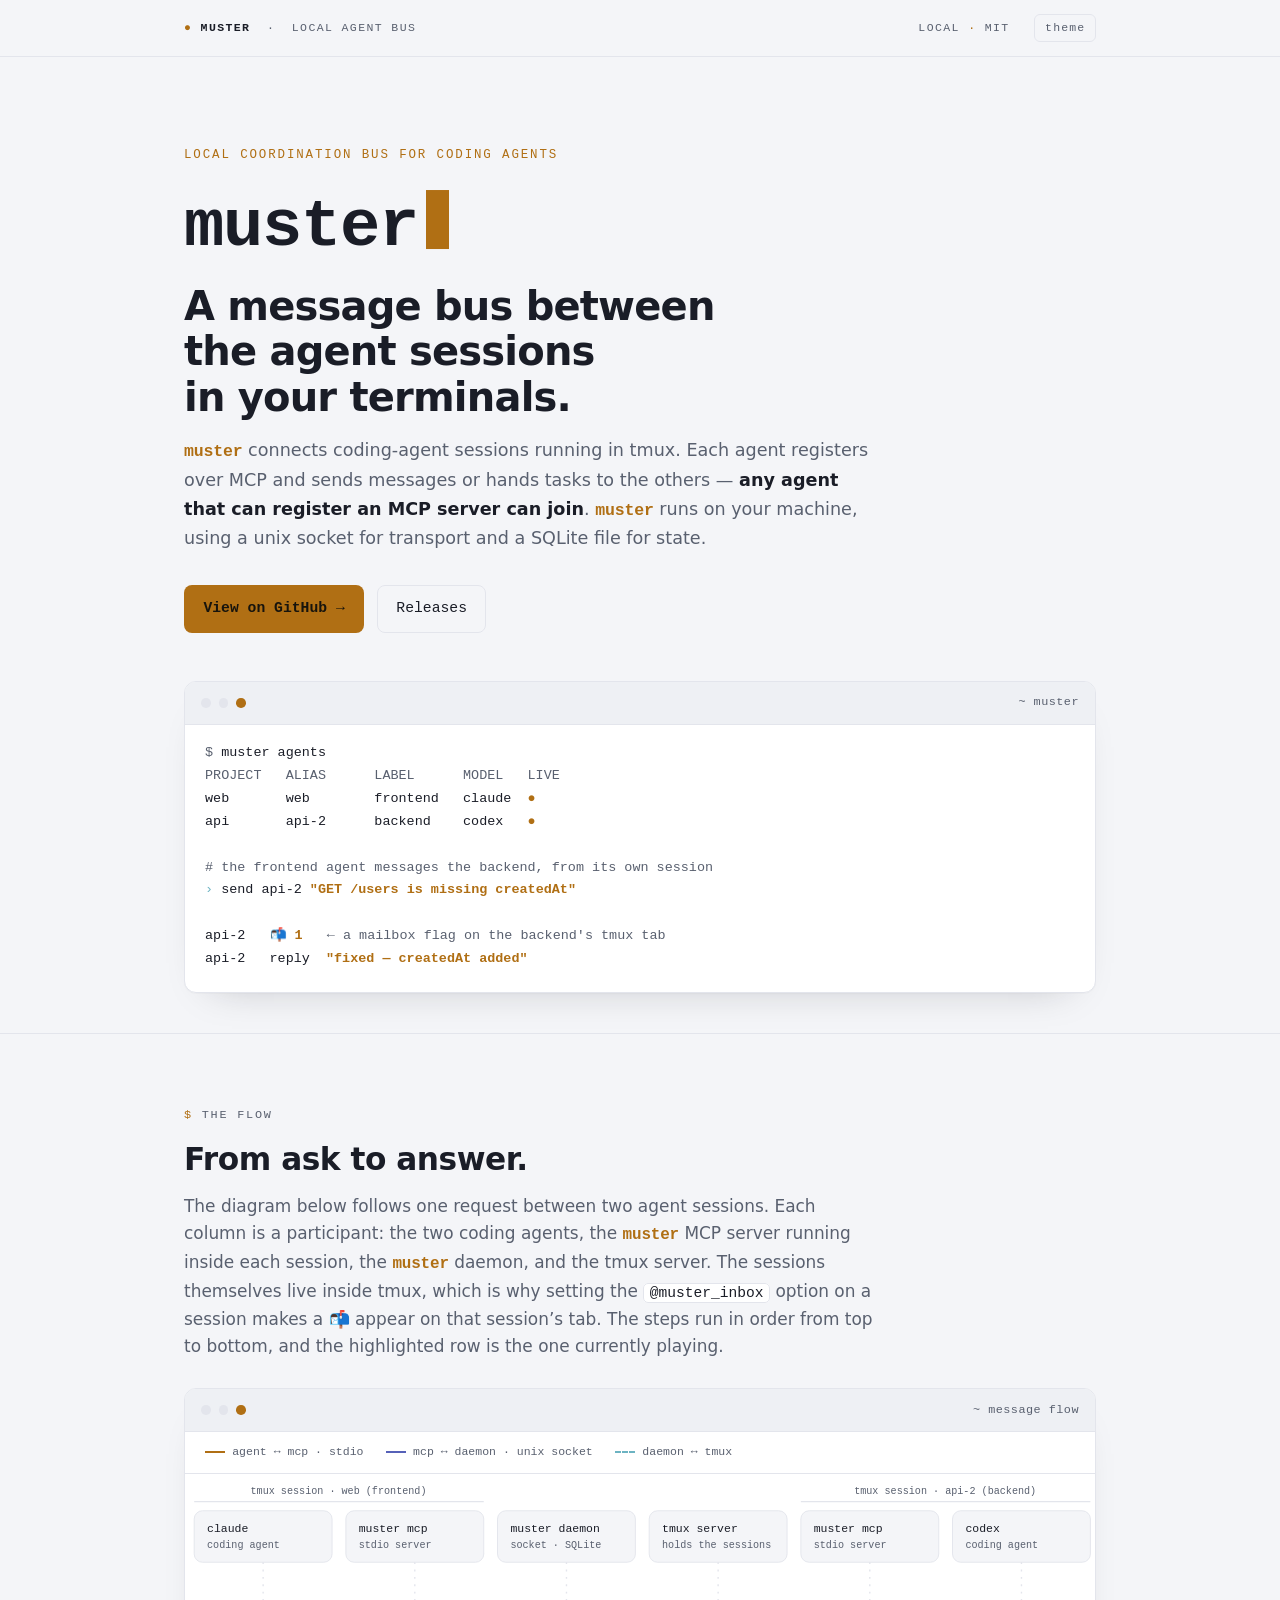
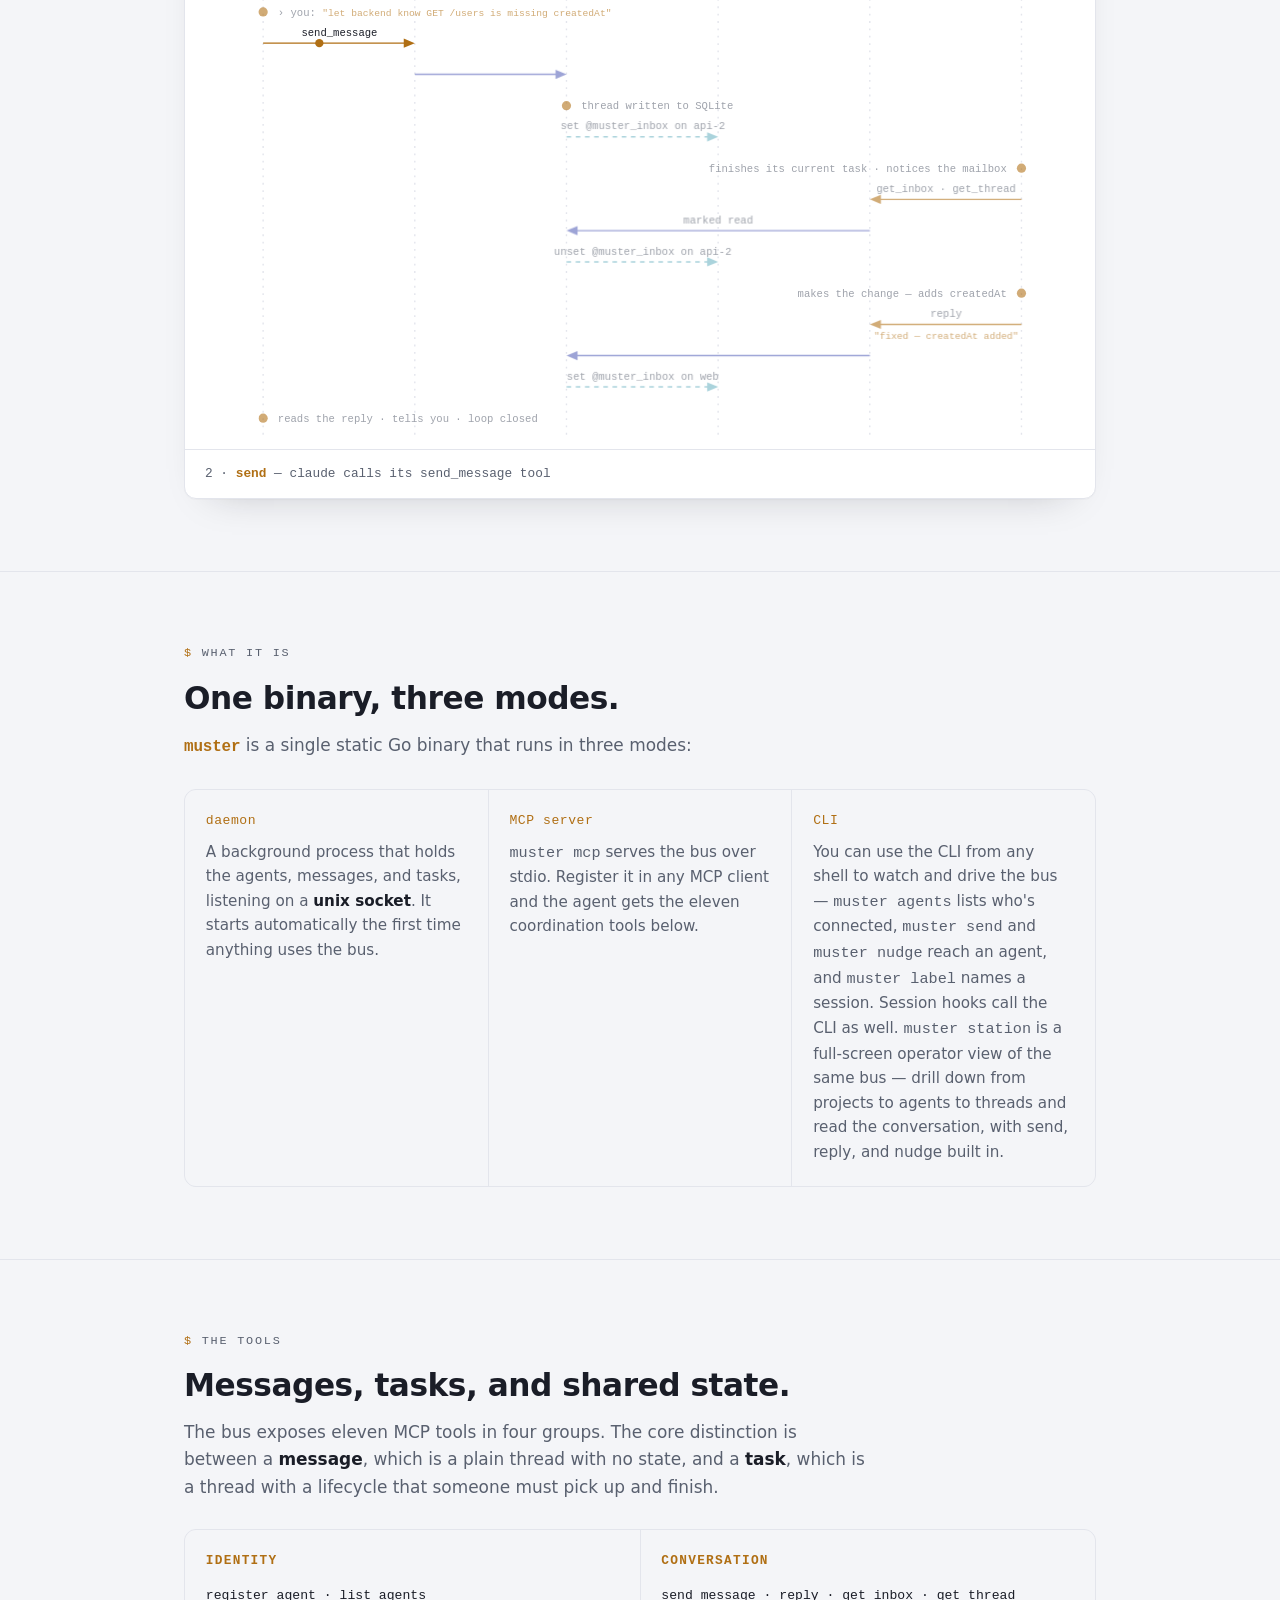
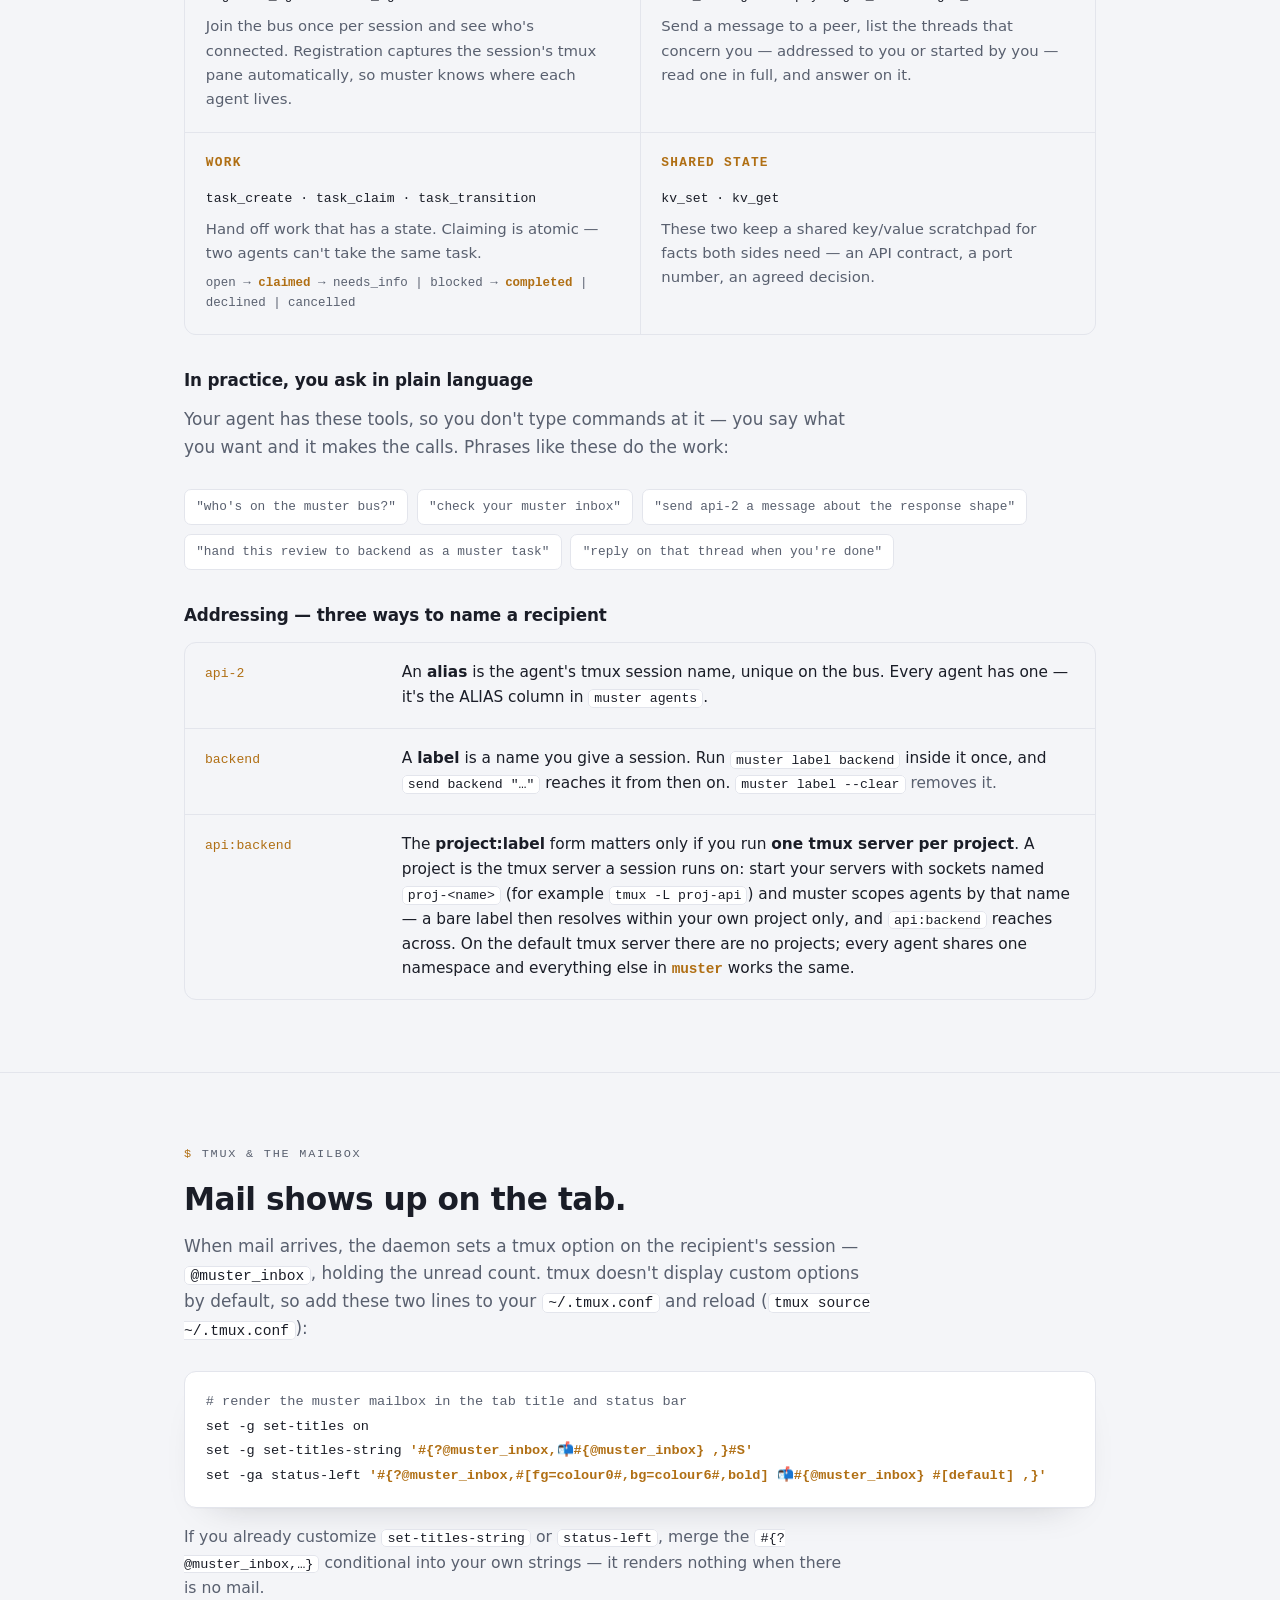
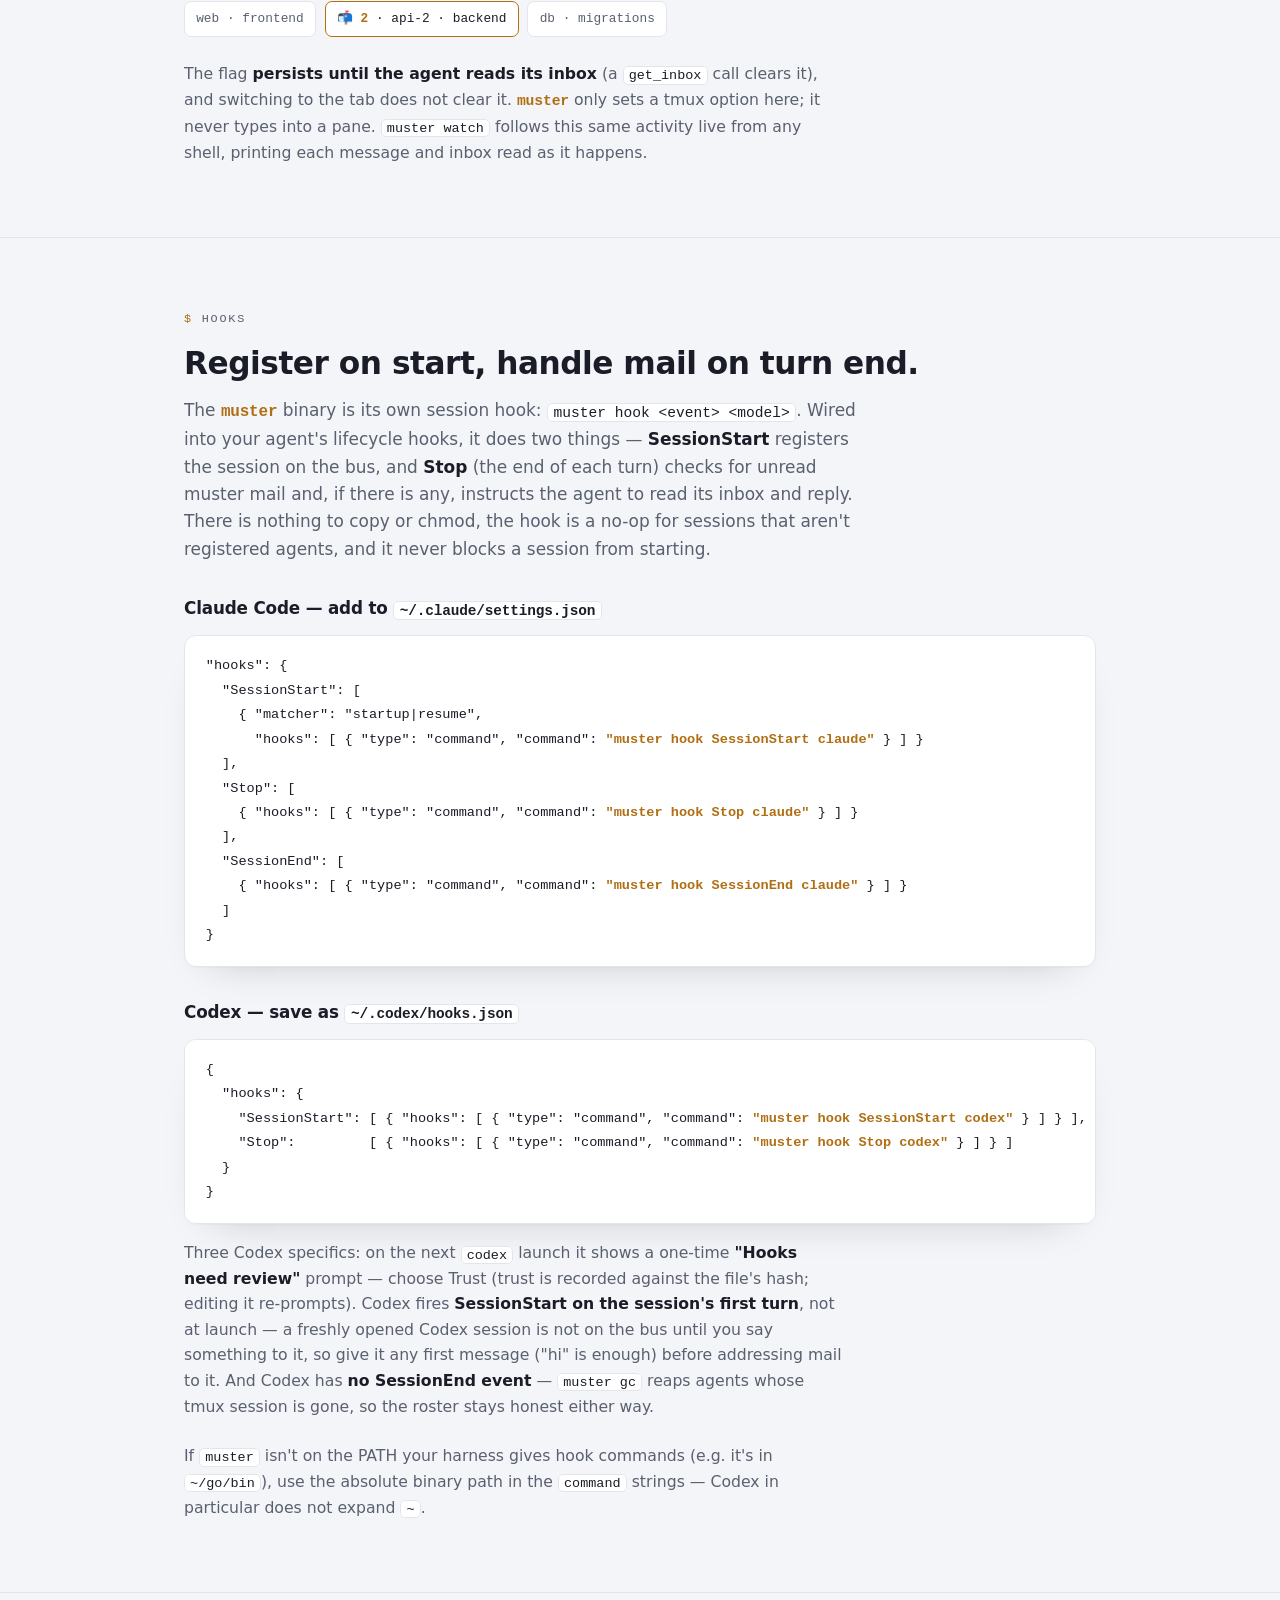
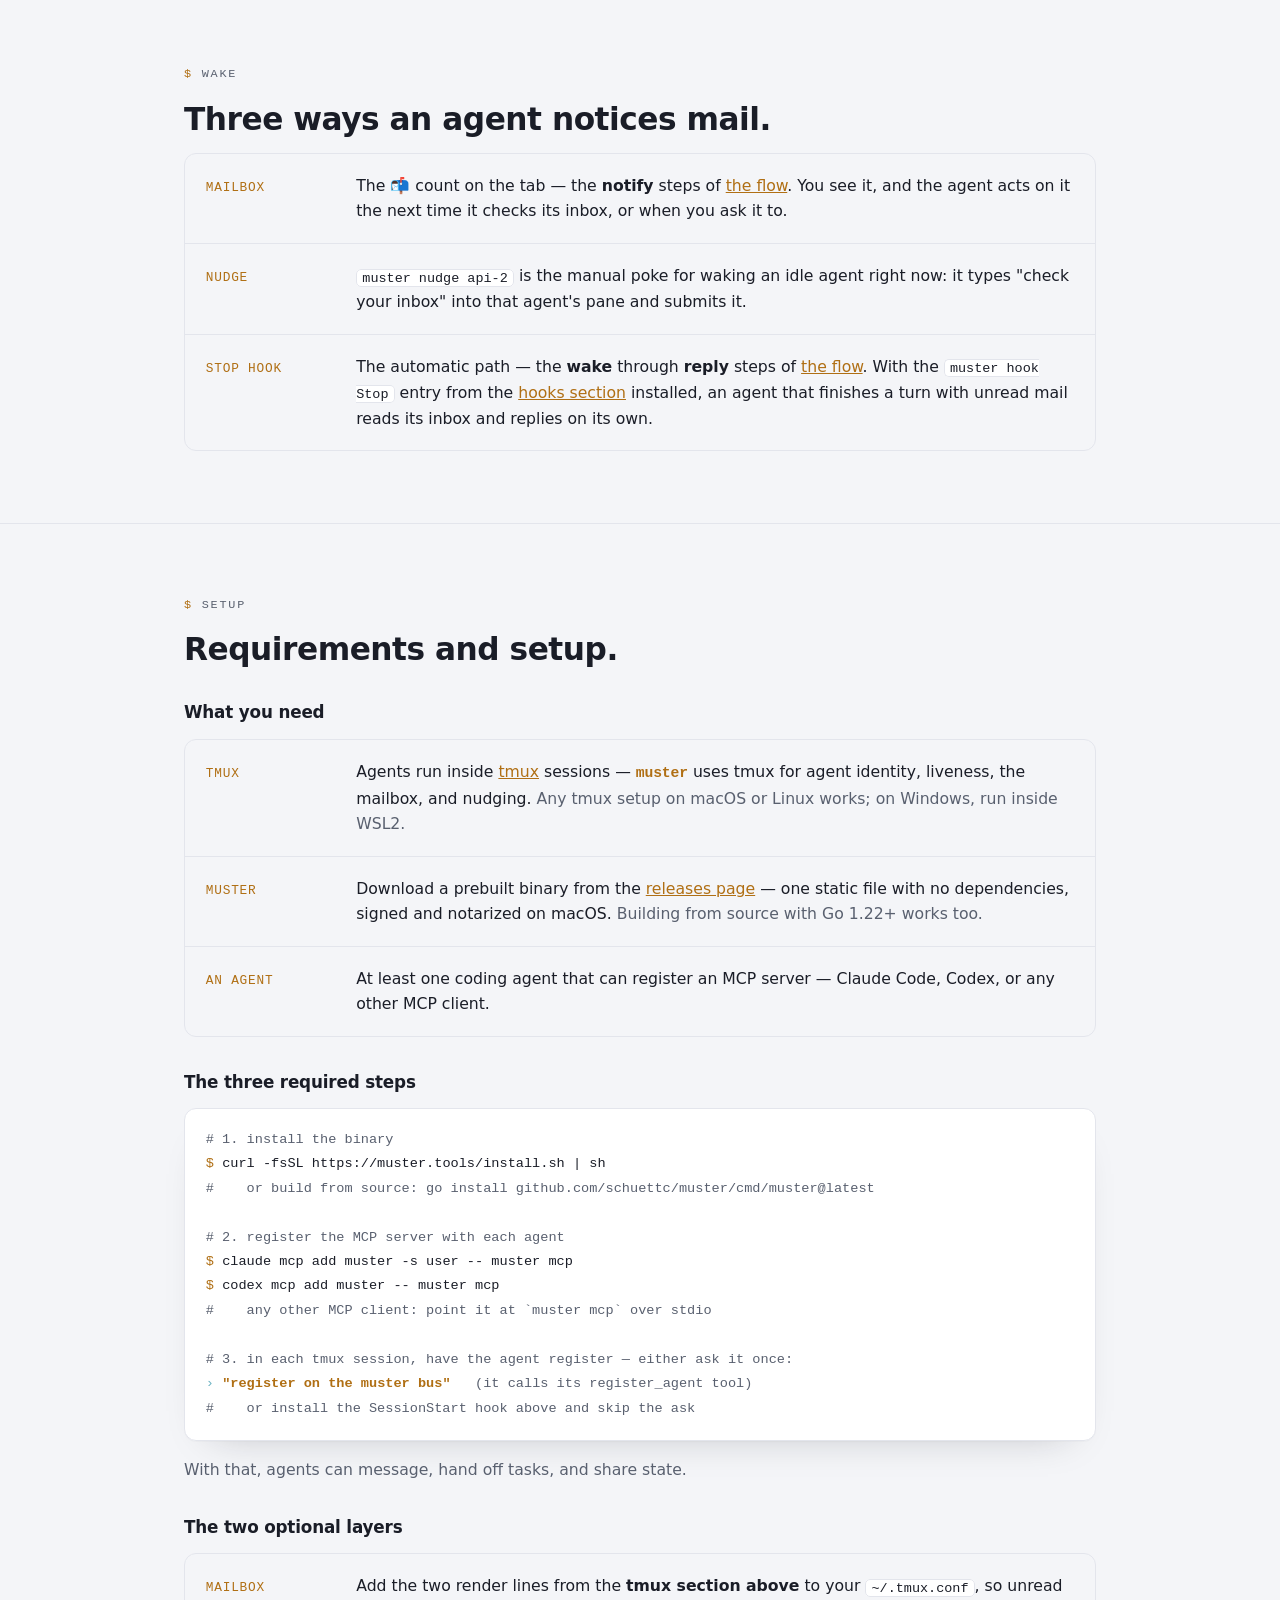
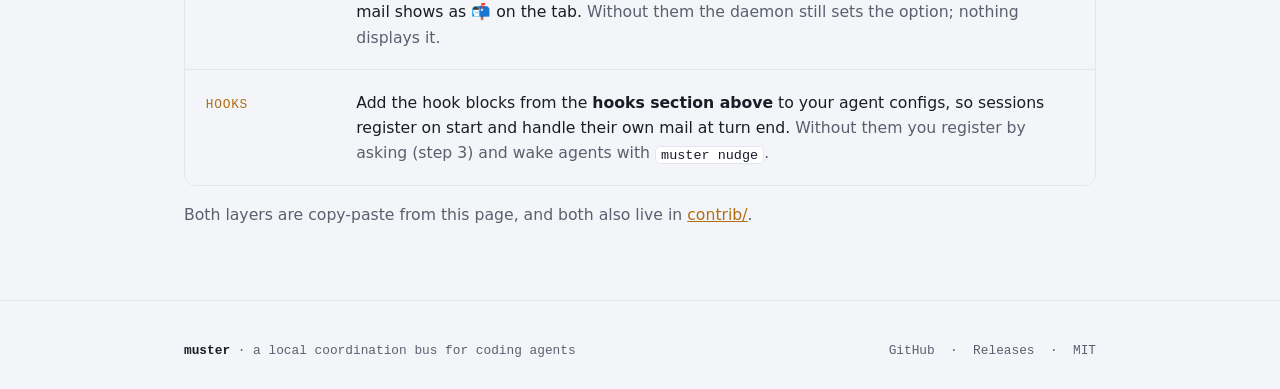
==== commit 846895c8: "site: station blurb matches the shipped drill-down design" ====
--- a/site/index.html
+++ b/site/index.html
@@ -426,7 +426,7 @@
     <div class="modes">
       <div class="mode"><p class="t">daemon</p><p>A background process that holds the agents, messages, and tasks, listening on a <b>unix socket</b>. It starts automatically the first time anything uses the bus.</p></div>
       <div class="mode"><p class="t">MCP server</p><p><code style="font-family:var(--mono)">muster mcp</code> serves the bus over stdio. Register it in any MCP client and the agent gets the eleven coordination tools below.</p></div>
-      <div class="mode"><p class="t">CLI</p><p>You can use the CLI from any shell to watch and drive the bus — <code style="font-family:var(--mono)">muster agents</code> lists who's connected, <code style="font-family:var(--mono)">muster send</code> and <code style="font-family:var(--mono)">muster nudge</code> reach an agent, and <code style="font-family:var(--mono)">muster label</code> names a session. Session hooks call the CLI as well. <code style="font-family:var(--mono)">muster station</code> is a full-screen operator view of the same bus — roster, live feed, and threads in one place, with send, reply, and nudge built in.</p></div>
+      <div class="mode"><p class="t">CLI</p><p>You can use the CLI from any shell to watch and drive the bus — <code style="font-family:var(--mono)">muster agents</code> lists who's connected, <code style="font-family:var(--mono)">muster send</code> and <code style="font-family:var(--mono)">muster nudge</code> reach an agent, and <code style="font-family:var(--mono)">muster label</code> names a session. Session hooks call the CLI as well. <code style="font-family:var(--mono)">muster station</code> is a full-screen operator view of the same bus — drill down from projects to agents to threads and read the conversation, with send, reply, and nudge built in.</p></div>
     </div>
   </div>
 </section>
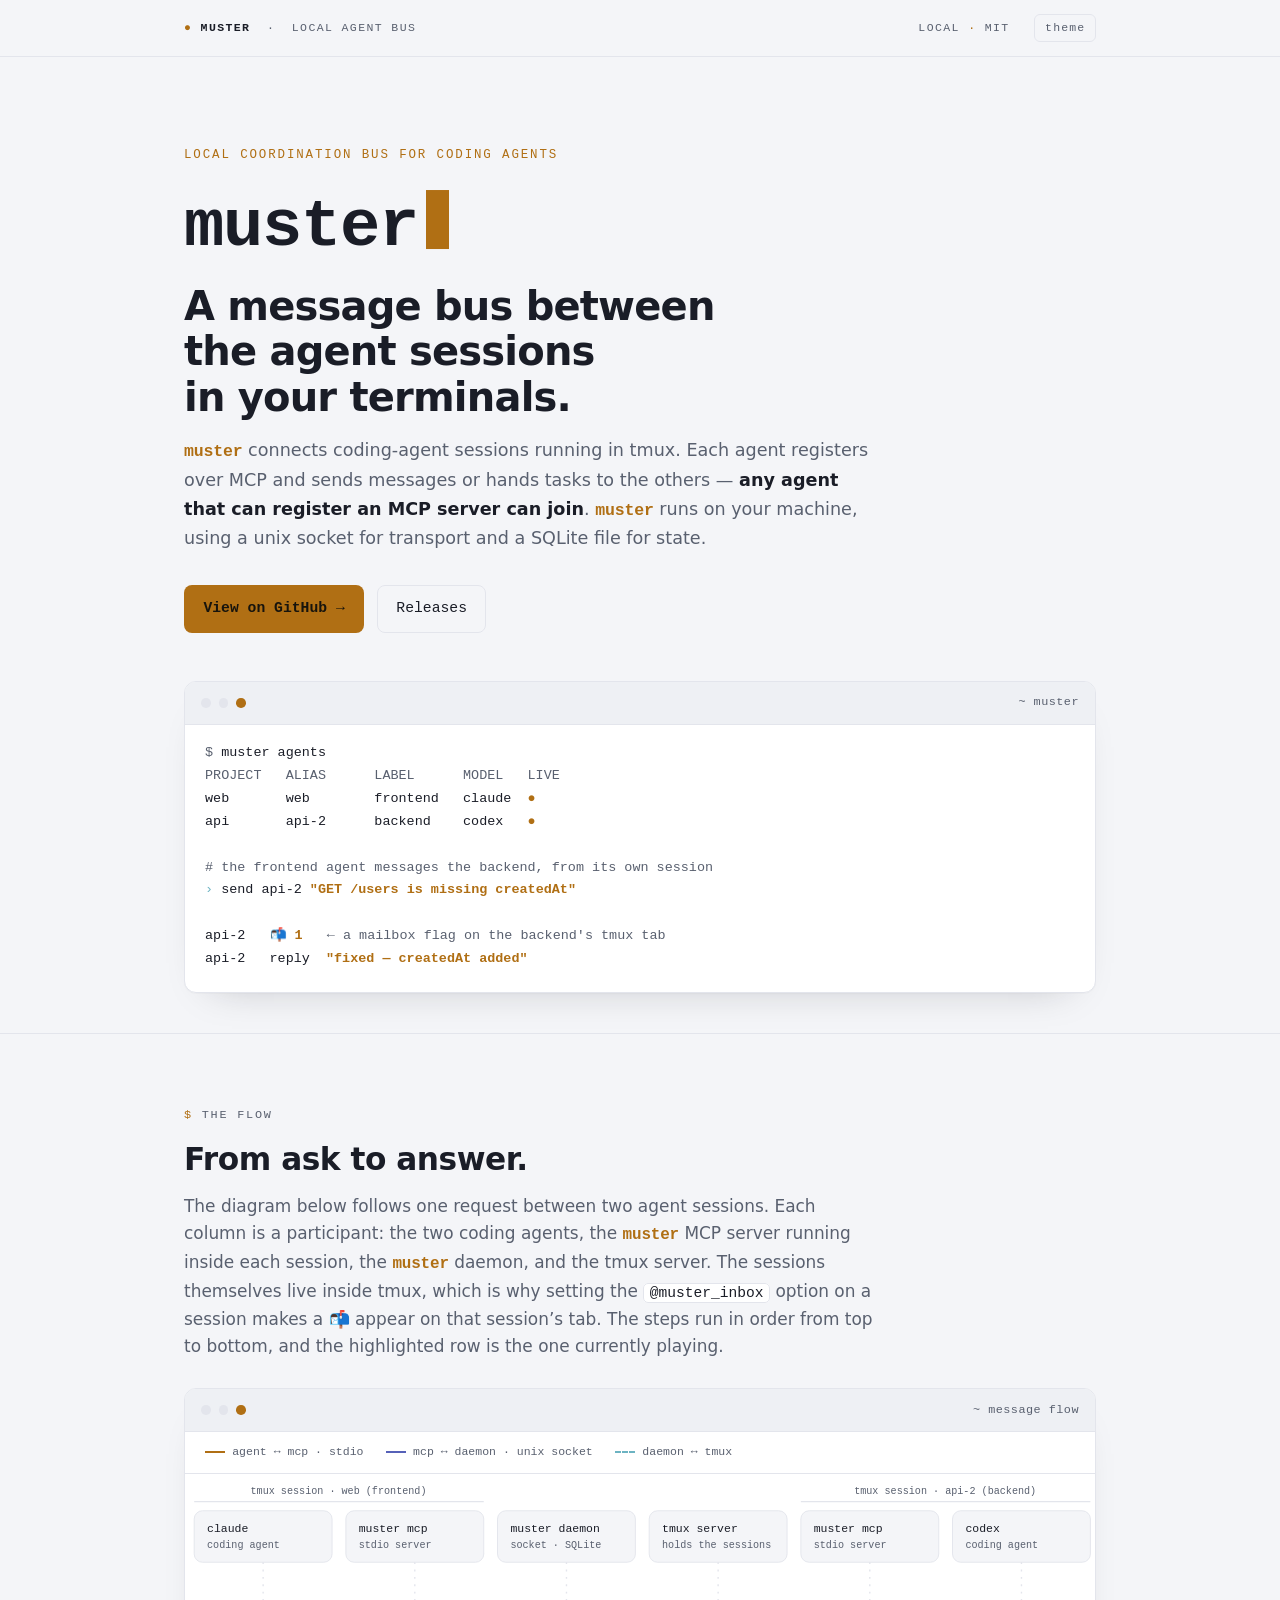
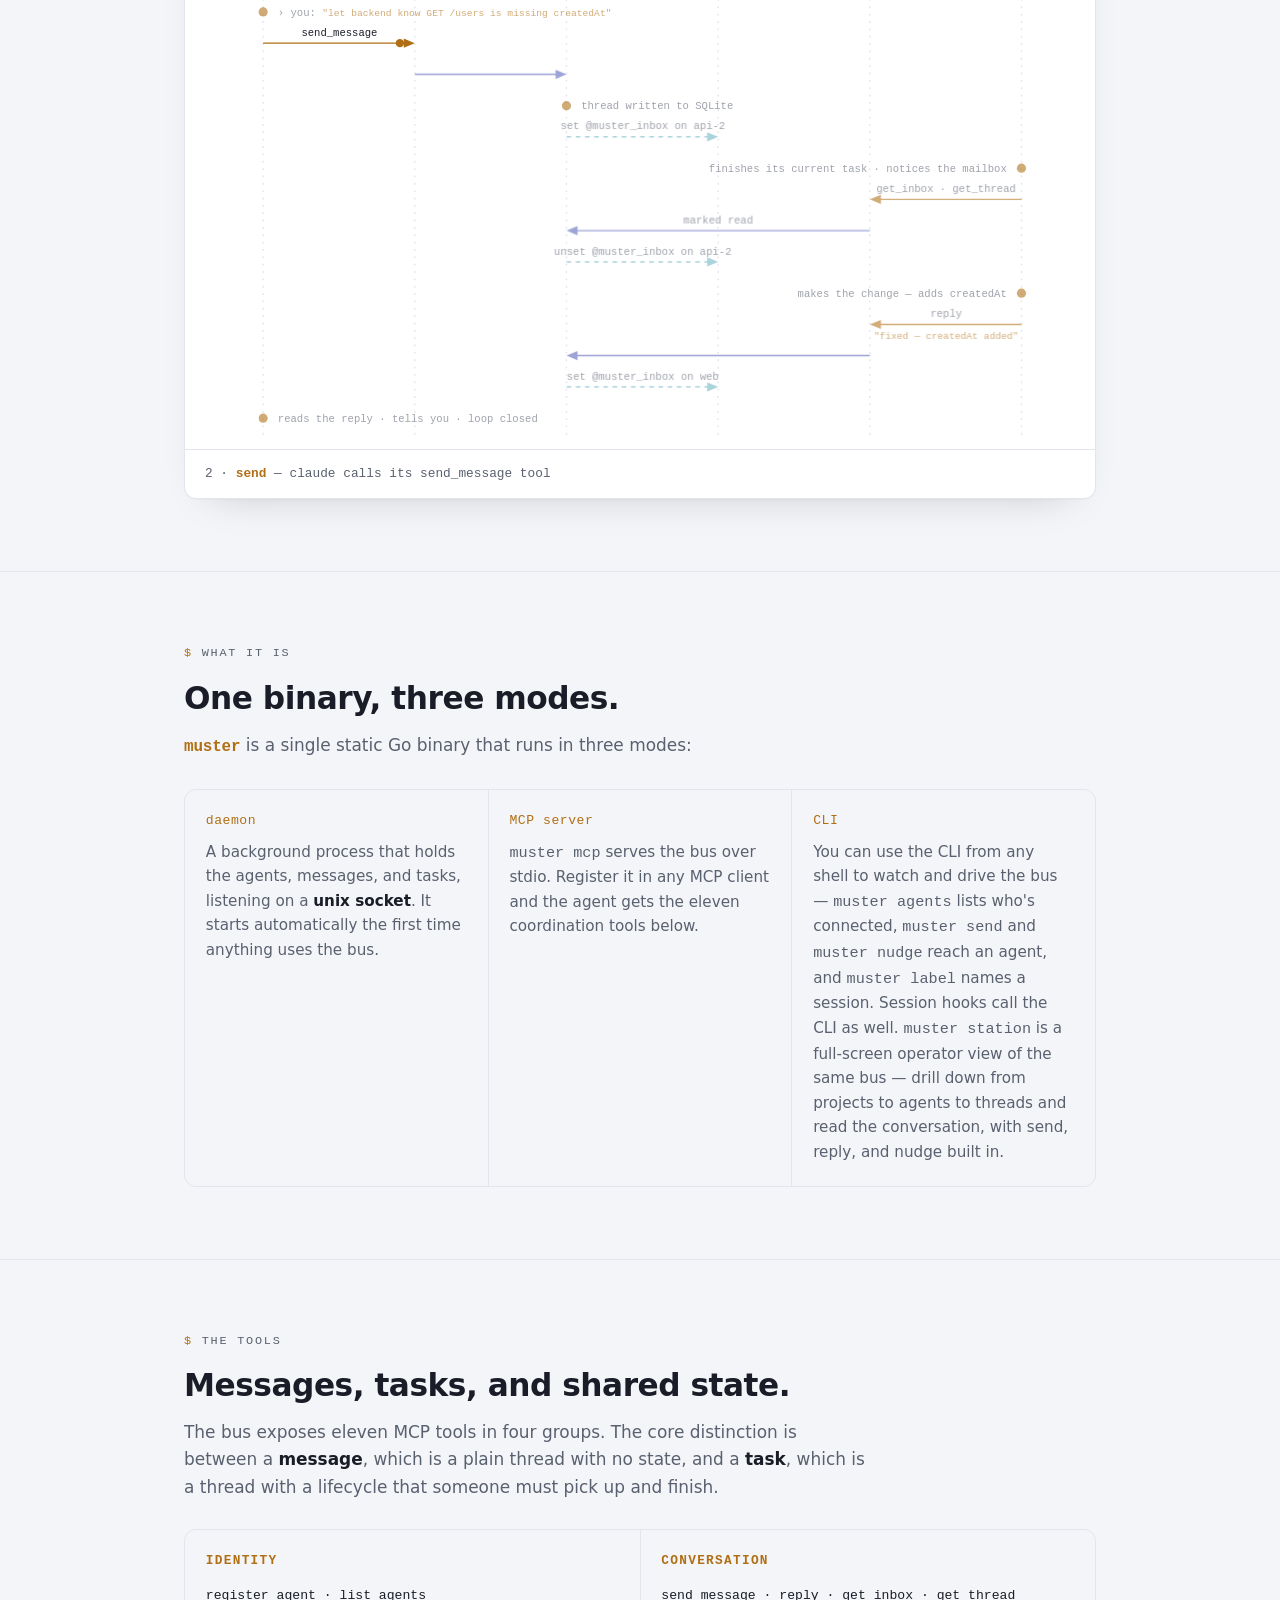
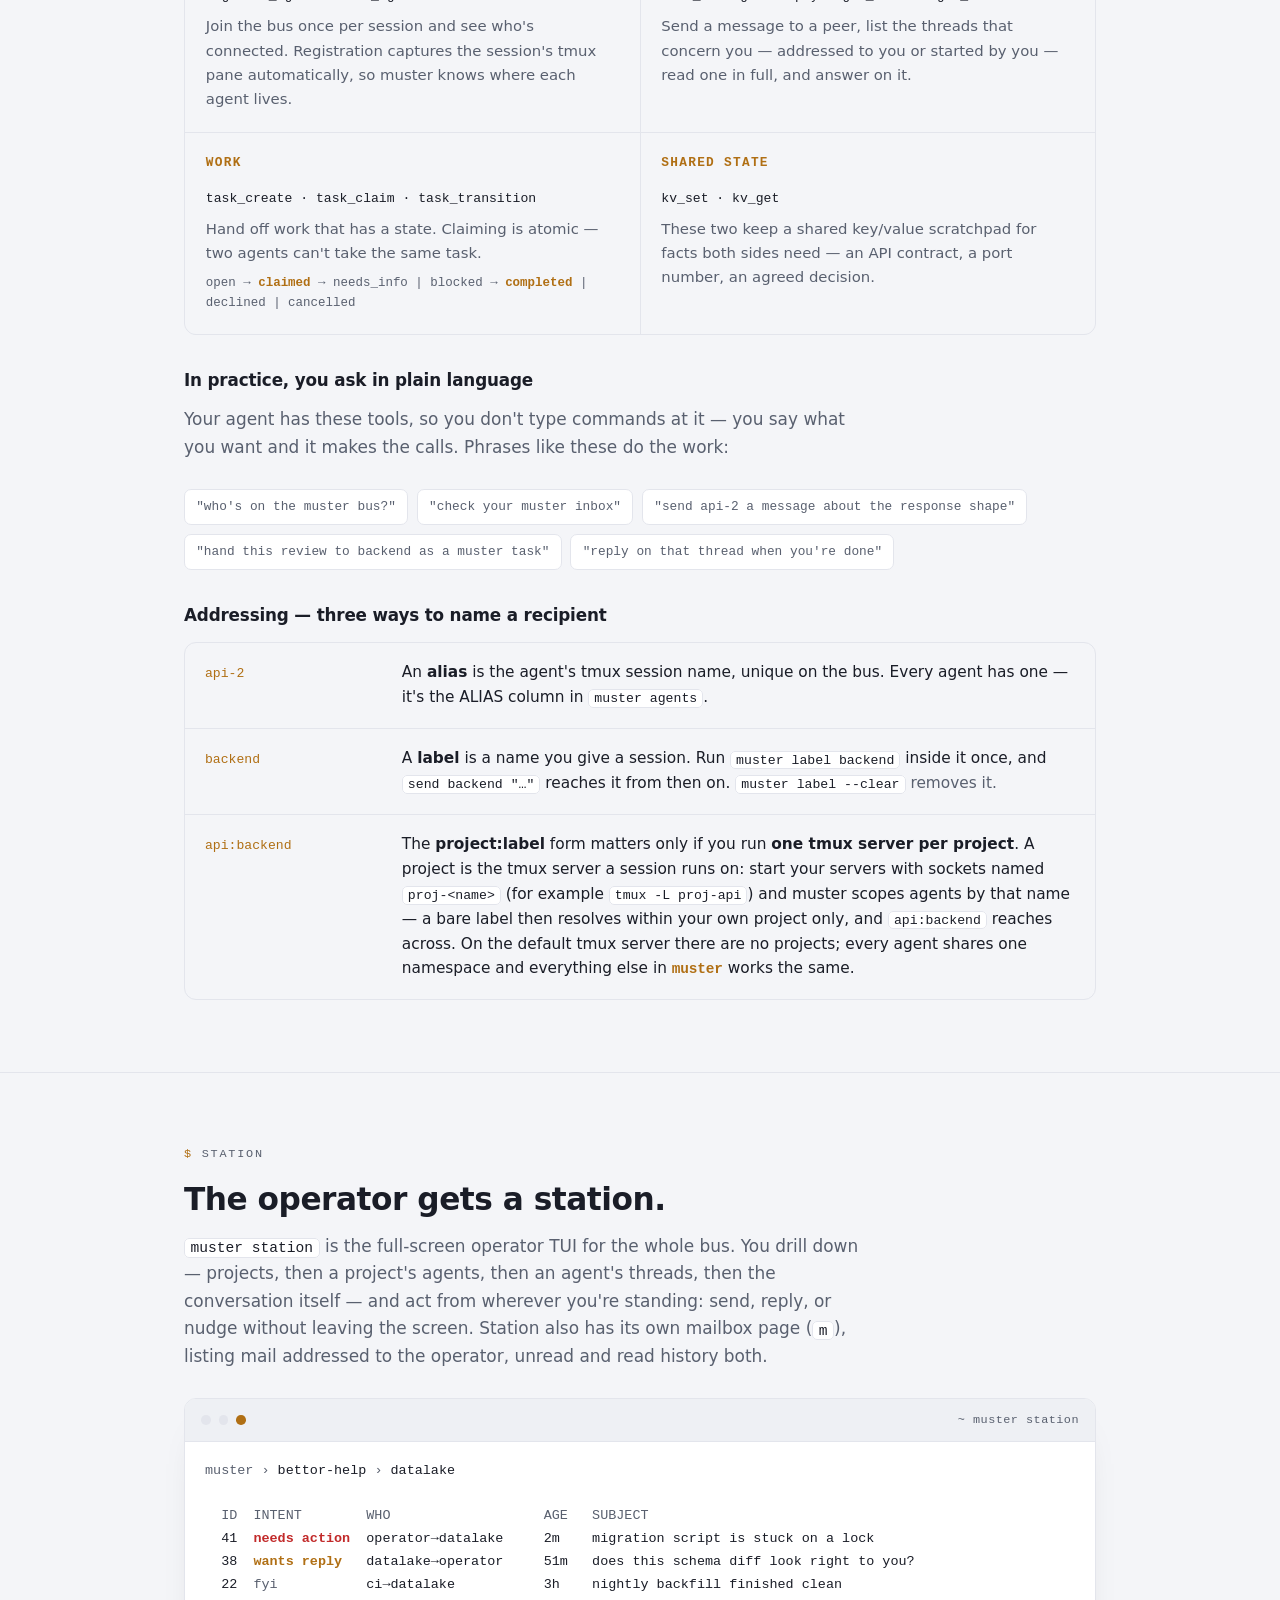
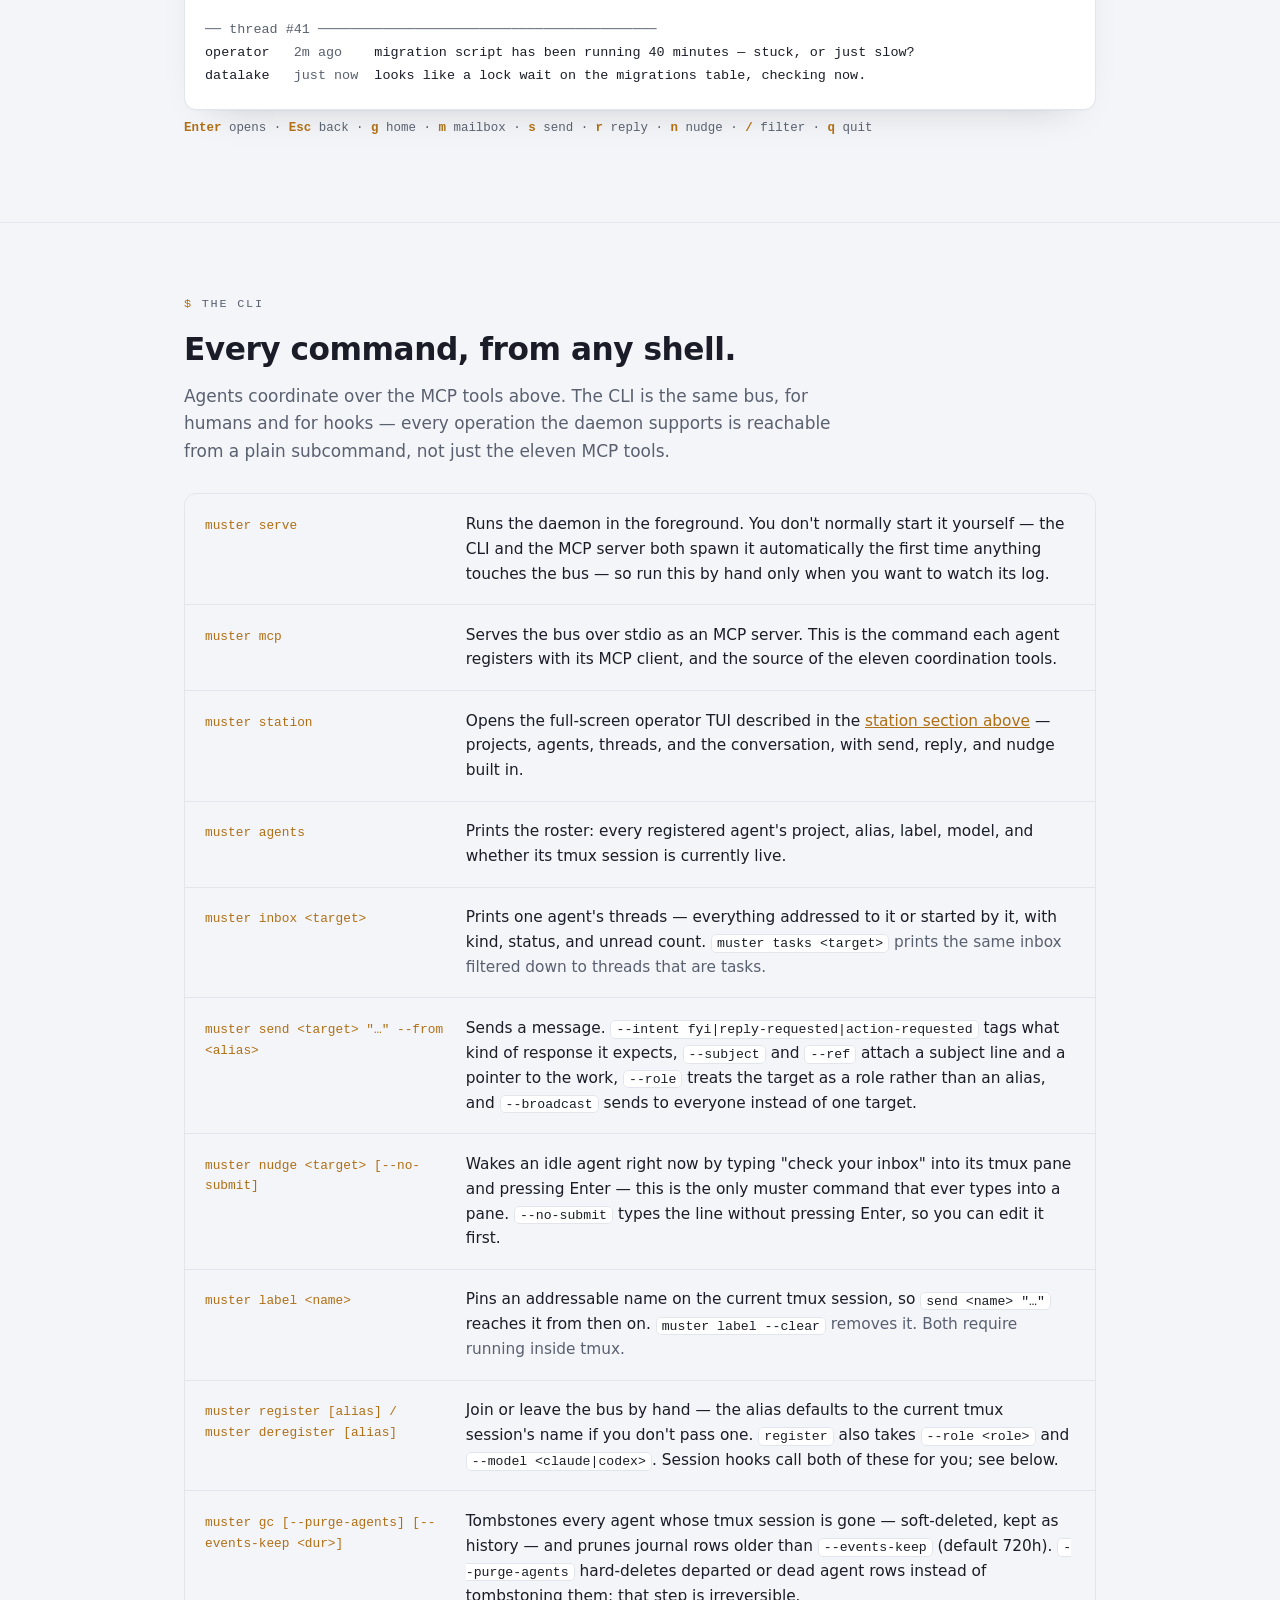
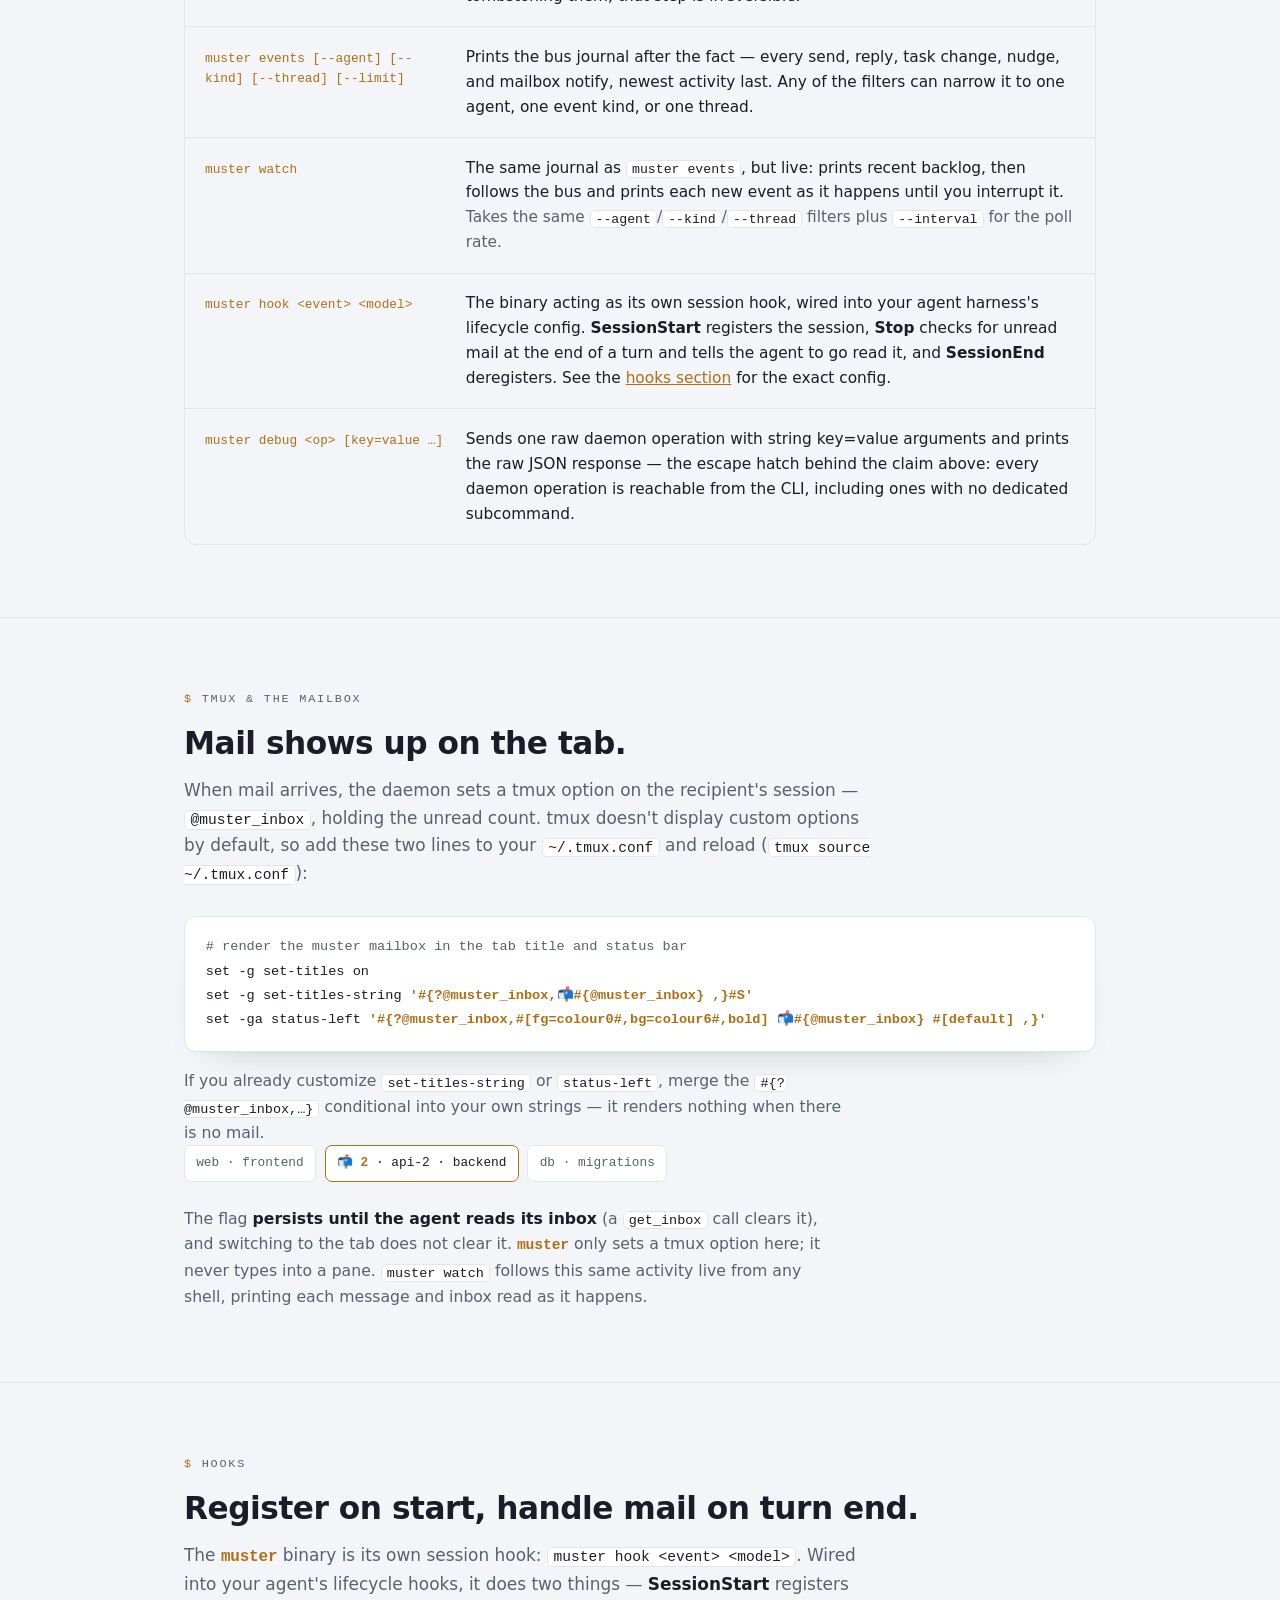
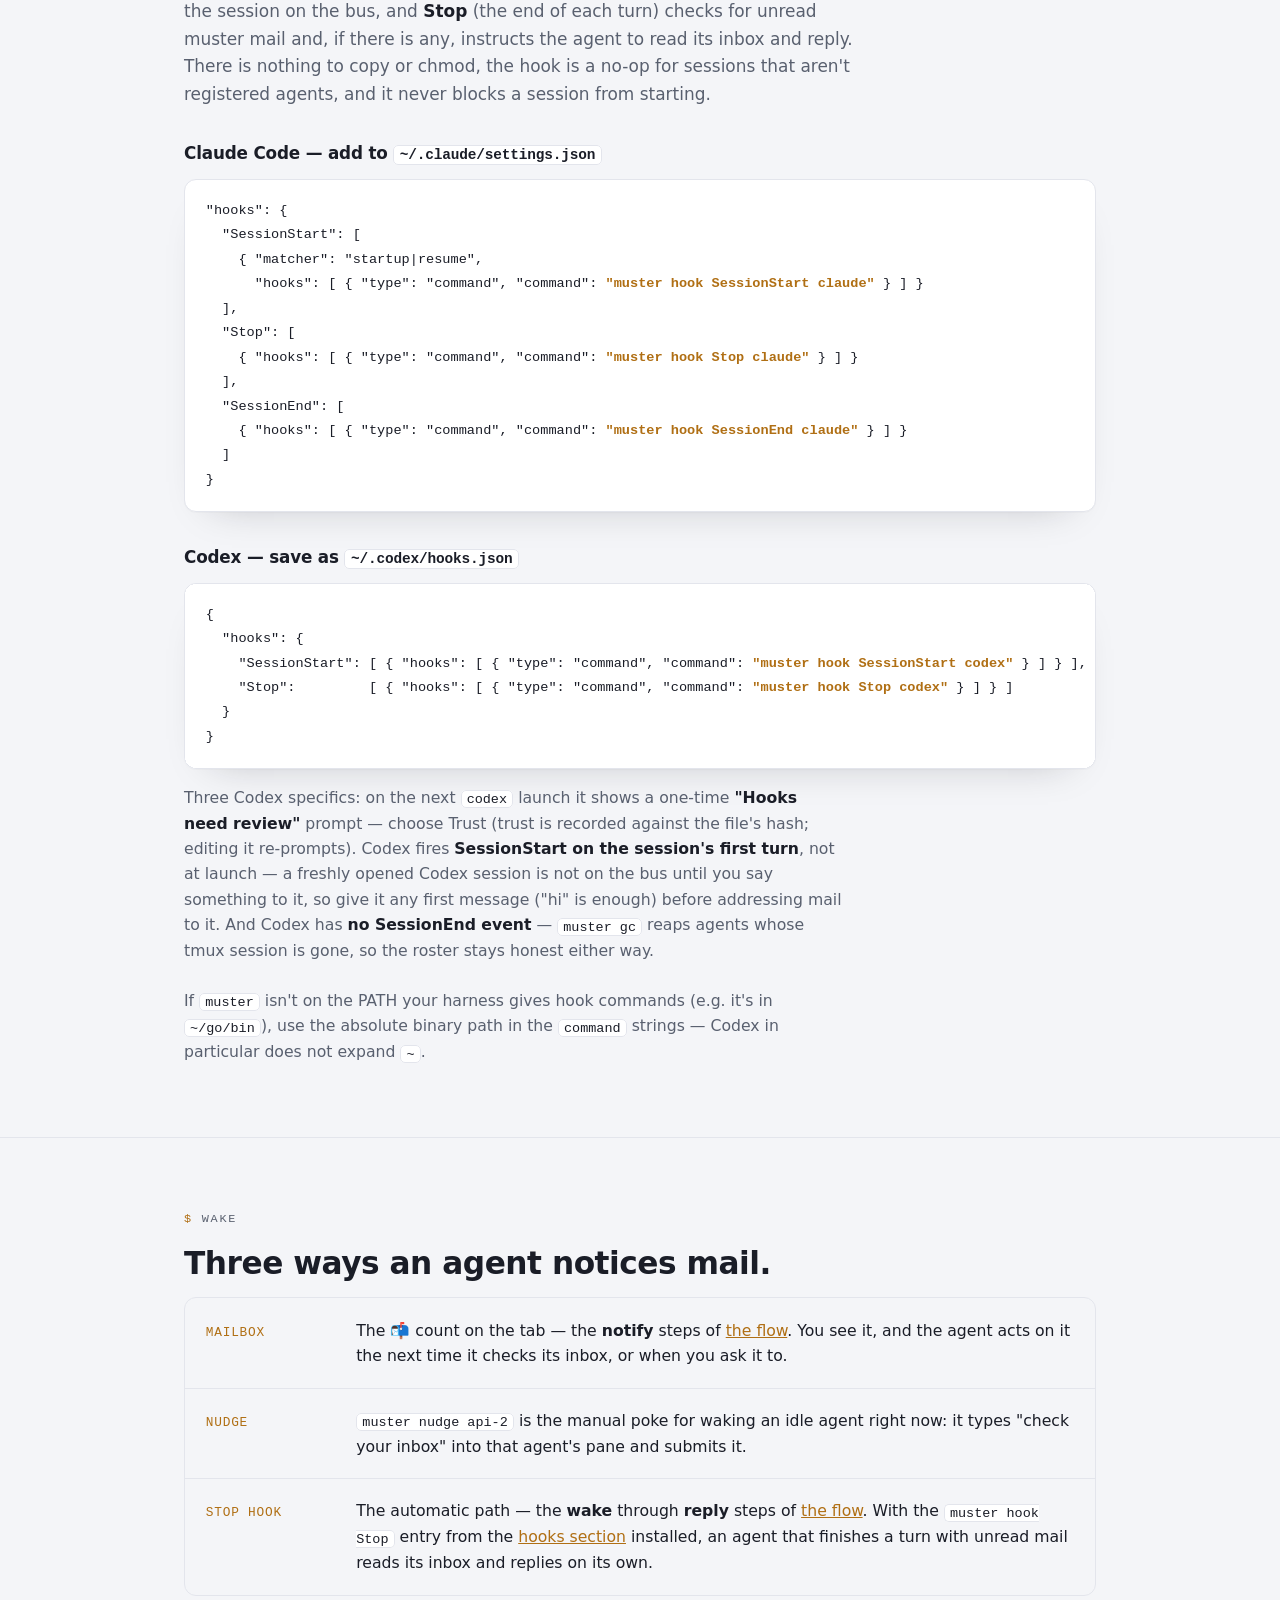
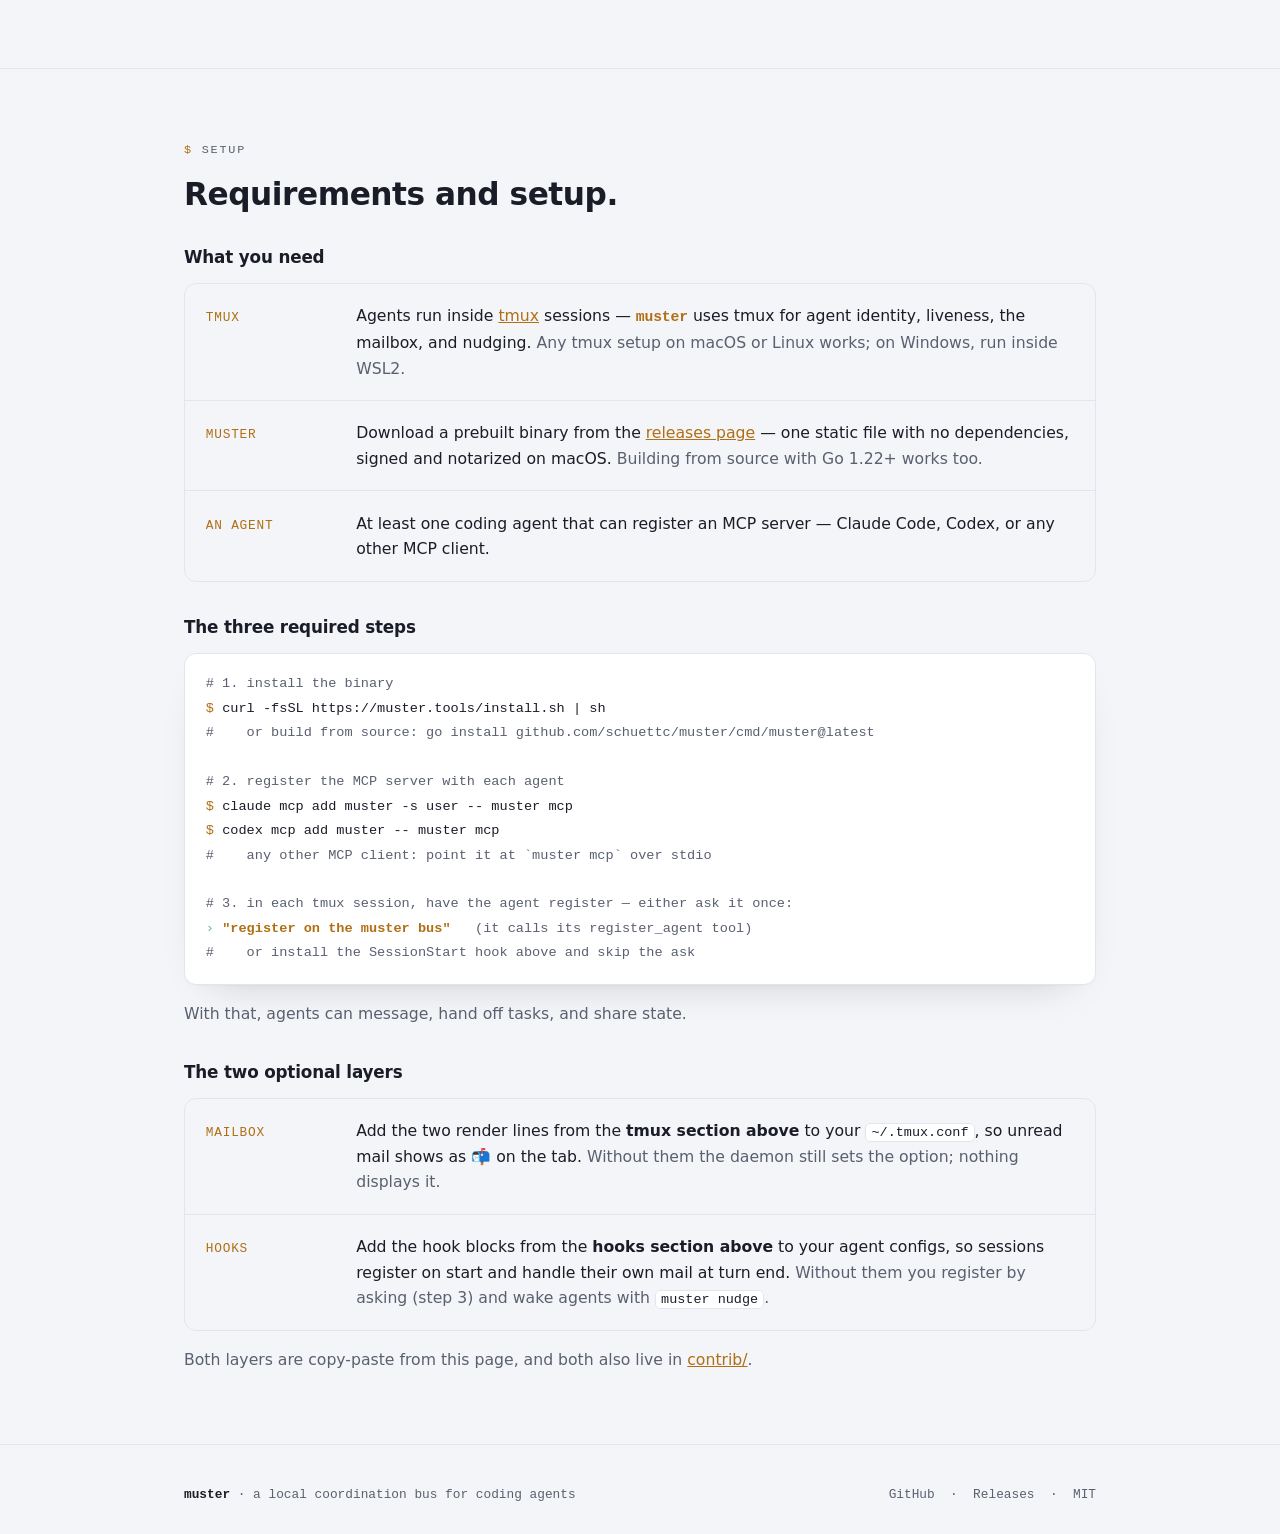
==== commit cf4f363e: "site: station section + full CLI reference" ====
--- a/site/index.html
+++ b/site/index.html
@@ -33,10 +33,13 @@
     --sans: system-ui, -apple-system, "Segoe UI", Roboto, Helvetica, Arial, sans-serif;
     --maxw: 60rem;
     --radius: 12px;
+    --danger-d: #e5484d;
+    --danger-l: #c22a2a;
 
     --bg: var(--ink); --surface: var(--ink-2); --surface-2: var(--ink-3);
     --text: var(--fg-d); --muted: var(--muted-d); --line: var(--line-d);
     --signal: var(--signal-d); --signal-soft: rgba(235,166,63,.12); --sock: var(--sock-d);
+    --danger: var(--danger-d);
     --shadow: 0 1px 0 rgba(255,255,255,.03), 0 18px 40px -24px rgba(0,0,0,.7);
   }
   @media (prefers-color-scheme: light) {
@@ -44,6 +47,7 @@
       --bg: var(--paper); --surface: var(--paper-2); --surface-2: #eef0f4;
       --text: var(--fg-l); --muted: var(--muted-l); --line: var(--line-l);
       --signal: var(--signal-l); --signal-soft: rgba(176,111,20,.10); --sock: var(--sock-l);
+      --danger: var(--danger-l);
       --shadow: 0 1px 0 rgba(0,0,0,.02), 0 18px 40px -28px rgba(20,22,29,.28);
     }
   }
@@ -51,12 +55,14 @@
     --bg: var(--ink); --surface: var(--ink-2); --surface-2: var(--ink-3);
     --text: var(--fg-d); --muted: var(--muted-d); --line: var(--line-d);
     --signal: var(--signal-d); --signal-soft: rgba(235,166,63,.12); --sock: var(--sock-d);
+    --danger: var(--danger-d);
     --shadow: 0 1px 0 rgba(255,255,255,.03), 0 18px 40px -24px rgba(0,0,0,.7);
   }
   :root[data-theme="light"] {
     --bg: var(--paper); --surface: var(--paper-2); --surface-2: #eef0f4;
     --text: var(--fg-l); --muted: var(--muted-l); --line: var(--line-l);
     --signal: var(--signal-l); --signal-soft: rgba(176,111,20,.10); --sock: var(--sock-l);
+    --danger: var(--danger-l);
     --shadow: 0 1px 0 rgba(0,0,0,.02), 0 18px 40px -28px rgba(20,22,29,.28);
   }
 
@@ -96,6 +102,7 @@
   .term-bar .title { margin-left: auto; letter-spacing: .04em; }
   .term pre { margin: 0; padding: 1.1rem 1.25rem 1.3rem; overflow-x: auto; font-family: var(--mono); font-size: .84rem; line-height: 1.7; color: var(--text); font-variant-numeric: tabular-nums; }
   .c-dim { color: var(--muted); } .c-sig { color: var(--signal); font-weight: 600; } .c-you { color: var(--wire); }
+  .c-bad { color: var(--danger); font-weight: 600; }
   .live, .mail { color: var(--signal); } .mail { font-weight: 600; }
   .pulse { display: inline-block; animation: pulse 1.9s ease-in-out infinite; }
   @keyframes pulse { 0%,100% { opacity: 1; } 50% { opacity: .4; } }
@@ -134,6 +141,12 @@
   .adr .k { font-family: var(--mono); font-size: .82rem; color: var(--signal); }
   .adr .d { color: var(--text); font-size: .96rem; }
   .adr .d .m { color: var(--muted); }
+
+  /* CLI reference — same row2 layout as addressing rows, wider key column
+     for full command signatures */
+  .cliref .row2 { grid-template-columns: 1fr; }
+  @media (min-width: 44rem) { .cliref .row2 { grid-template-columns: 15rem 1fr; } }
+  .cliref .k { font-size: .8rem; }
 
   .tabs { display: flex; flex-wrap: wrap; gap: .55rem; margin: 0 0 1.5rem; }
   .tab { font-family: var(--mono); font-size: .8rem; border: 1px solid var(--line); border-radius: 7px; padding: .42rem .7rem; color: var(--muted); background: var(--surface); }
@@ -244,6 +257,8 @@
   <a href="#flow">the flow</a>
   <a href="#what">what it is</a>
   <a href="#tools">the tools</a>
+  <a href="#station">station</a>
+  <a href="#cli">the cli</a>
   <a href="#mailbox">tmux &amp; mailbox</a>
   <a href="#hooks">hooks</a>
   <a href="#wake">wake</a>
@@ -483,6 +498,96 @@
       <div class="row2">
         <span class="k">api:backend</span>
         <span class="d">The <b>project:label</b> form matters only if you run <b>one tmux server per project</b>. A project is the tmux server a session runs on: start your servers with sockets named <code>proj-&lt;name&gt;</code> (for example <code>tmux -L proj-api</code>) and muster scopes agents by that name — a bare label then resolves within your own project only, and <code>api:backend</code> reaches across. On the default tmux server there are no projects; every agent shares one namespace and everything else in <span class="mstr">muster</span> works the same.</span>
+      </div>
+    </div>
+  </div>
+</section>
+
+<section id="station">
+  <div class="wrap">
+    <p class="kicker">station</p>
+    <h2>The operator gets a station.</h2>
+    <p class="lead"><code style="font-family:var(--mono)">muster station</code> is the full-screen operator TUI for the whole bus. You drill down — projects, then a project's agents, then an agent's threads, then the conversation itself — and act from wherever you're standing: send, reply, or nudge without leaving the screen. Station also has its own mailbox page (<code style="font-family:var(--mono)">m</code>), listing mail addressed to the operator, unread and read history both.</p>
+
+    <div class="term">
+      <div class="term-bar"><span class="lamp"></span><span class="lamp"></span><span class="lamp"></span><span class="title">~ muster station</span></div>
+<pre><span class="c-dim">muster</span> <span class="c-dim">›</span> bettor-help <span class="c-dim">›</span> datalake
+
+<span class="c-dim">  ID  INTENT        WHO                   AGE   SUBJECT</span>
+  41  <span class="c-bad">needs action</span>  operator→datalake     2m    migration script is stuck on a lock
+  38  <span class="c-sig">wants reply</span>   datalake→operator     51m   does this schema diff look right to you?
+  22  <span class="c-dim">fyi</span>           ci→datalake           3h    nightly backfill finished clean
+
+<span class="c-dim">── thread #41 ──────────────────────────────────────────</span>
+operator   <span class="c-dim">2m ago</span>    migration script has been running 40 minutes — stuck, or just slow?
+datalake   <span class="c-dim">just now</span>  looks like a lock wait on the migrations table, checking now.
+</pre>
+    </div>
+    <p class="lifecycle"><b>Enter</b> opens · <b>Esc</b> back · <b>g</b> home · <b>m</b> mailbox · <b>s</b> send · <b>r</b> reply · <b>n</b> nudge · <b>/</b> filter · <b>q</b> quit</p>
+  </div>
+</section>
+
+<section id="cli">
+  <div class="wrap">
+    <p class="kicker">the cli</p>
+    <h2>Every command, from any shell.</h2>
+    <p class="lead">Agents coordinate over the MCP tools above. The CLI is the same bus, for humans and for hooks — every operation the daemon supports is reachable from a plain subcommand, not just the eleven MCP tools.</p>
+    <div class="adr cliref">
+      <div class="row2">
+        <span class="k">muster serve</span>
+        <span class="d">Runs the daemon in the foreground. You don't normally start it yourself — the CLI and the MCP server both spawn it automatically the first time anything touches the bus — so run this by hand only when you want to watch its log.</span>
+      </div>
+      <div class="row2">
+        <span class="k">muster mcp</span>
+        <span class="d">Serves the bus over stdio as an MCP server. This is the command each agent registers with its MCP client, and the source of the eleven coordination tools.</span>
+      </div>
+      <div class="row2">
+        <span class="k">muster station</span>
+        <span class="d">Opens the full-screen operator TUI described in the <a href="#station">station section above</a> — projects, agents, threads, and the conversation, with send, reply, and nudge built in.</span>
+      </div>
+      <div class="row2">
+        <span class="k">muster agents</span>
+        <span class="d">Prints the roster: every registered agent's project, alias, label, model, and whether its tmux session is currently live.</span>
+      </div>
+      <div class="row2">
+        <span class="k">muster inbox &lt;target&gt;</span>
+        <span class="d">Prints one agent's threads — everything addressed to it or started by it, with kind, status, and unread count. <span class="m"><code>muster tasks &lt;target&gt;</code> prints the same inbox filtered down to threads that are tasks.</span></span>
+      </div>
+      <div class="row2">
+        <span class="k">muster send &lt;target&gt; "…" --from &lt;alias&gt;</span>
+        <span class="d">Sends a message. <code>--intent fyi|reply-requested|action-requested</code> tags what kind of response it expects, <code>--subject</code> and <code>--ref</code> attach a subject line and a pointer to the work, <code>--role</code> treats the target as a role rather than an alias, and <code>--broadcast</code> sends to everyone instead of one target.</span>
+      </div>
+      <div class="row2">
+        <span class="k">muster nudge &lt;target&gt; [--no-submit]</span>
+        <span class="d">Wakes an idle agent right now by typing "check your inbox" into its tmux pane and pressing Enter — this is the only muster command that ever types into a pane. <code>--no-submit</code> types the line without pressing Enter, so you can edit it first.</span>
+      </div>
+      <div class="row2">
+        <span class="k">muster label &lt;name&gt;</span>
+        <span class="d">Pins an addressable name on the current tmux session, so <code>send &lt;name&gt; "…"</code> reaches it from then on. <span class="m"><code>muster label --clear</code> removes it. Both require running inside tmux.</span></span>
+      </div>
+      <div class="row2">
+        <span class="k">muster register [alias] / muster deregister [alias]</span>
+        <span class="d">Join or leave the bus by hand — the alias defaults to the current tmux session's name if you don't pass one. <code>register</code> also takes <code>--role &lt;role&gt;</code> and <code>--model &lt;claude|codex&gt;</code>. Session hooks call both of these for you; see below.</span>
+      </div>
+      <div class="row2">
+        <span class="k">muster gc [--purge-agents] [--events-keep &lt;dur&gt;]</span>
+        <span class="d">Tombstones every agent whose tmux session is gone — soft-deleted, kept as history — and prunes journal rows older than <code>--events-keep</code> (default 720h). <code>--purge-agents</code> hard-deletes departed or dead agent rows instead of tombstoning them; that step is irreversible.</span>
+      </div>
+      <div class="row2">
+        <span class="k">muster events [--agent] [--kind] [--thread] [--limit]</span>
+        <span class="d">Prints the bus journal after the fact — every send, reply, task change, nudge, and mailbox notify, newest activity last. Any of the filters can narrow it to one agent, one event kind, or one thread.</span>
+      </div>
+      <div class="row2">
+        <span class="k">muster watch</span>
+        <span class="d">The same journal as <code>muster events</code>, but live: prints recent backlog, then follows the bus and prints each new event as it happens until you interrupt it. <span class="m">Takes the same <code>--agent</code>/<code>--kind</code>/<code>--thread</code> filters plus <code>--interval</code> for the poll rate.</span></span>
+      </div>
+      <div class="row2">
+        <span class="k">muster hook &lt;event&gt; &lt;model&gt;</span>
+        <span class="d">The binary acting as its own session hook, wired into your agent harness's lifecycle config. <b>SessionStart</b> registers the session, <b>Stop</b> checks for unread mail at the end of a turn and tells the agent to go read it, and <b>SessionEnd</b> deregisters. See the <a href="#hooks">hooks section</a> for the exact config.</span>
+      </div>
+      <div class="row2">
+        <span class="k">muster debug &lt;op&gt; [key=value …]</span>
+        <span class="d">Sends one raw daemon operation with string key=value arguments and prints the raw JSON response — the escape hatch behind the claim above: every daemon operation is reachable from the CLI, including ones with no dedicated subcommand.</span>
       </div>
     </div>
   </div>
@@ -691,7 +796,7 @@
         }
       });
     }, { rootMargin: '-40% 0px -55% 0px' });
-    ['top', 'what', 'flow', 'tools', 'mailbox', 'hooks', 'wake', 'setup'].forEach(function (id) {
+    ['top', 'what', 'flow', 'tools', 'station', 'cli', 'mailbox', 'hooks', 'wake', 'setup'].forEach(function (id) {
       var el = document.getElementById(id);
       if (el) { obs.observe(el); }
     });
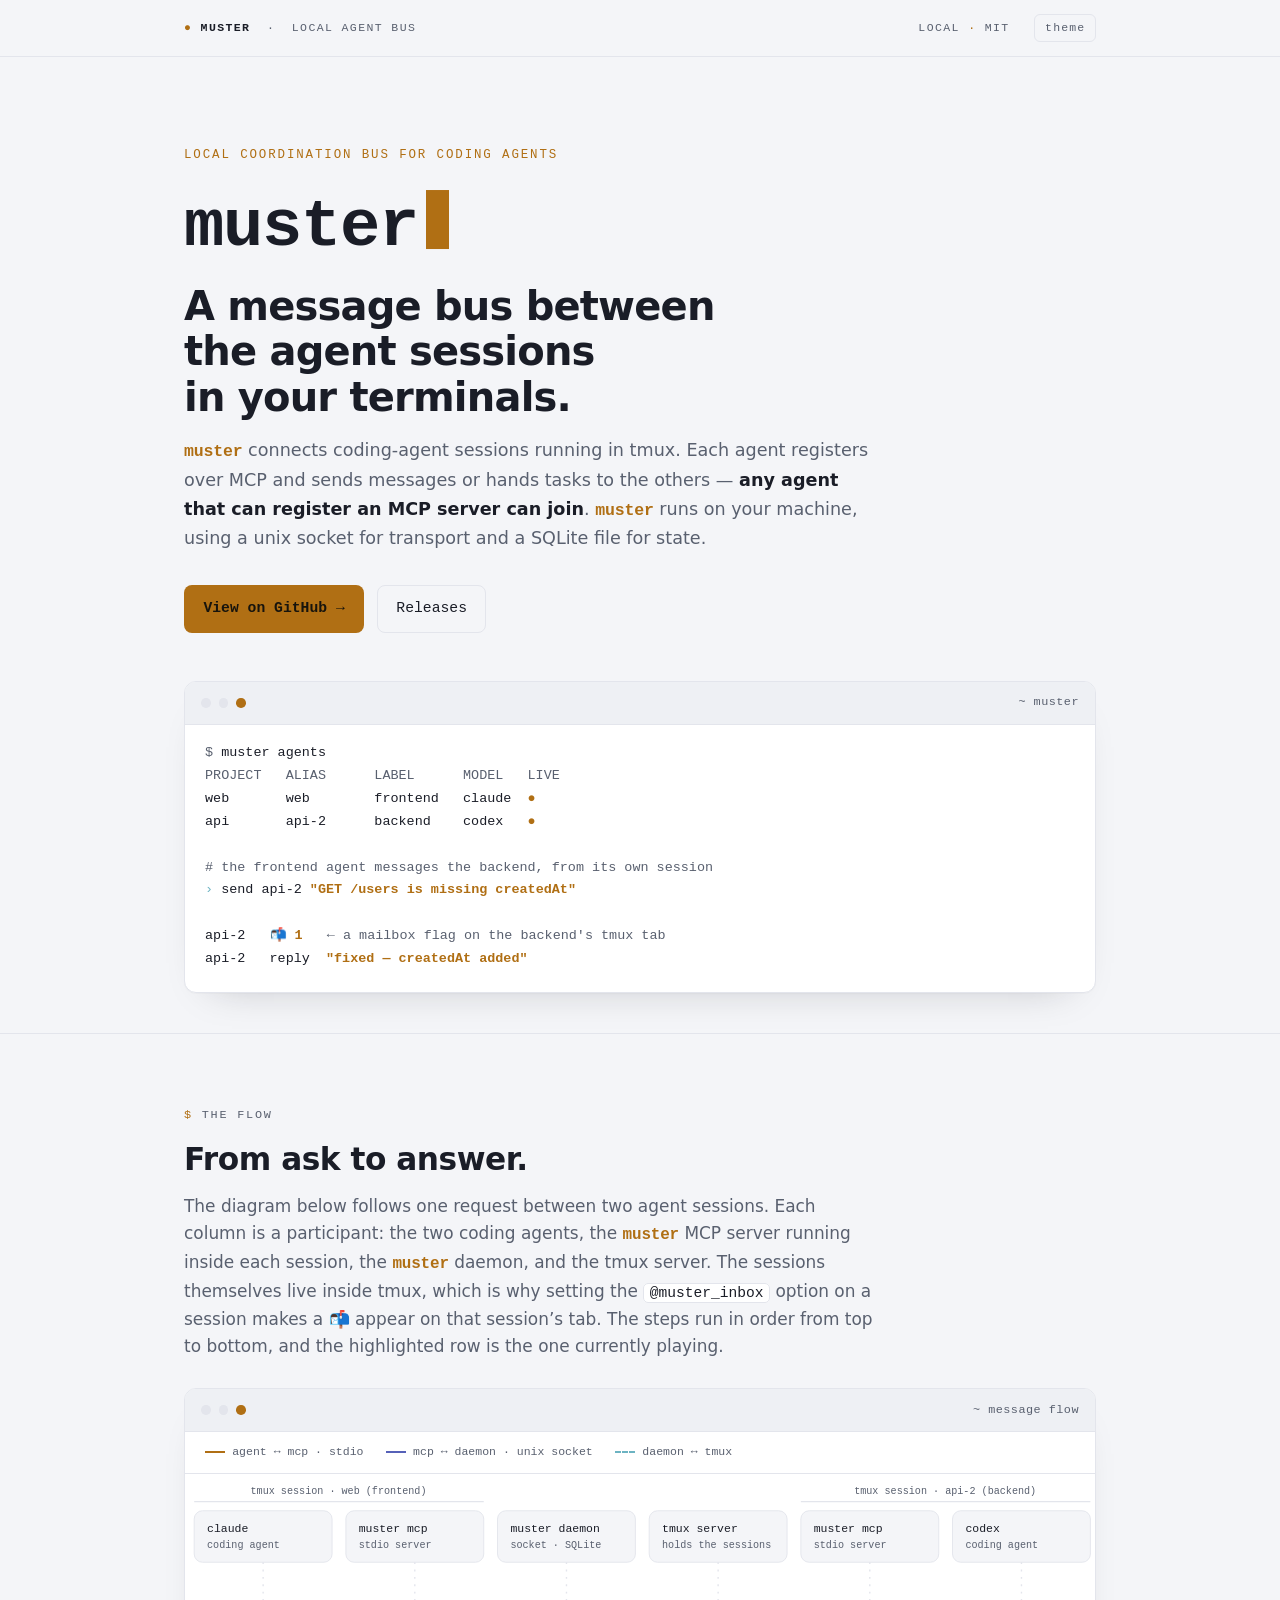
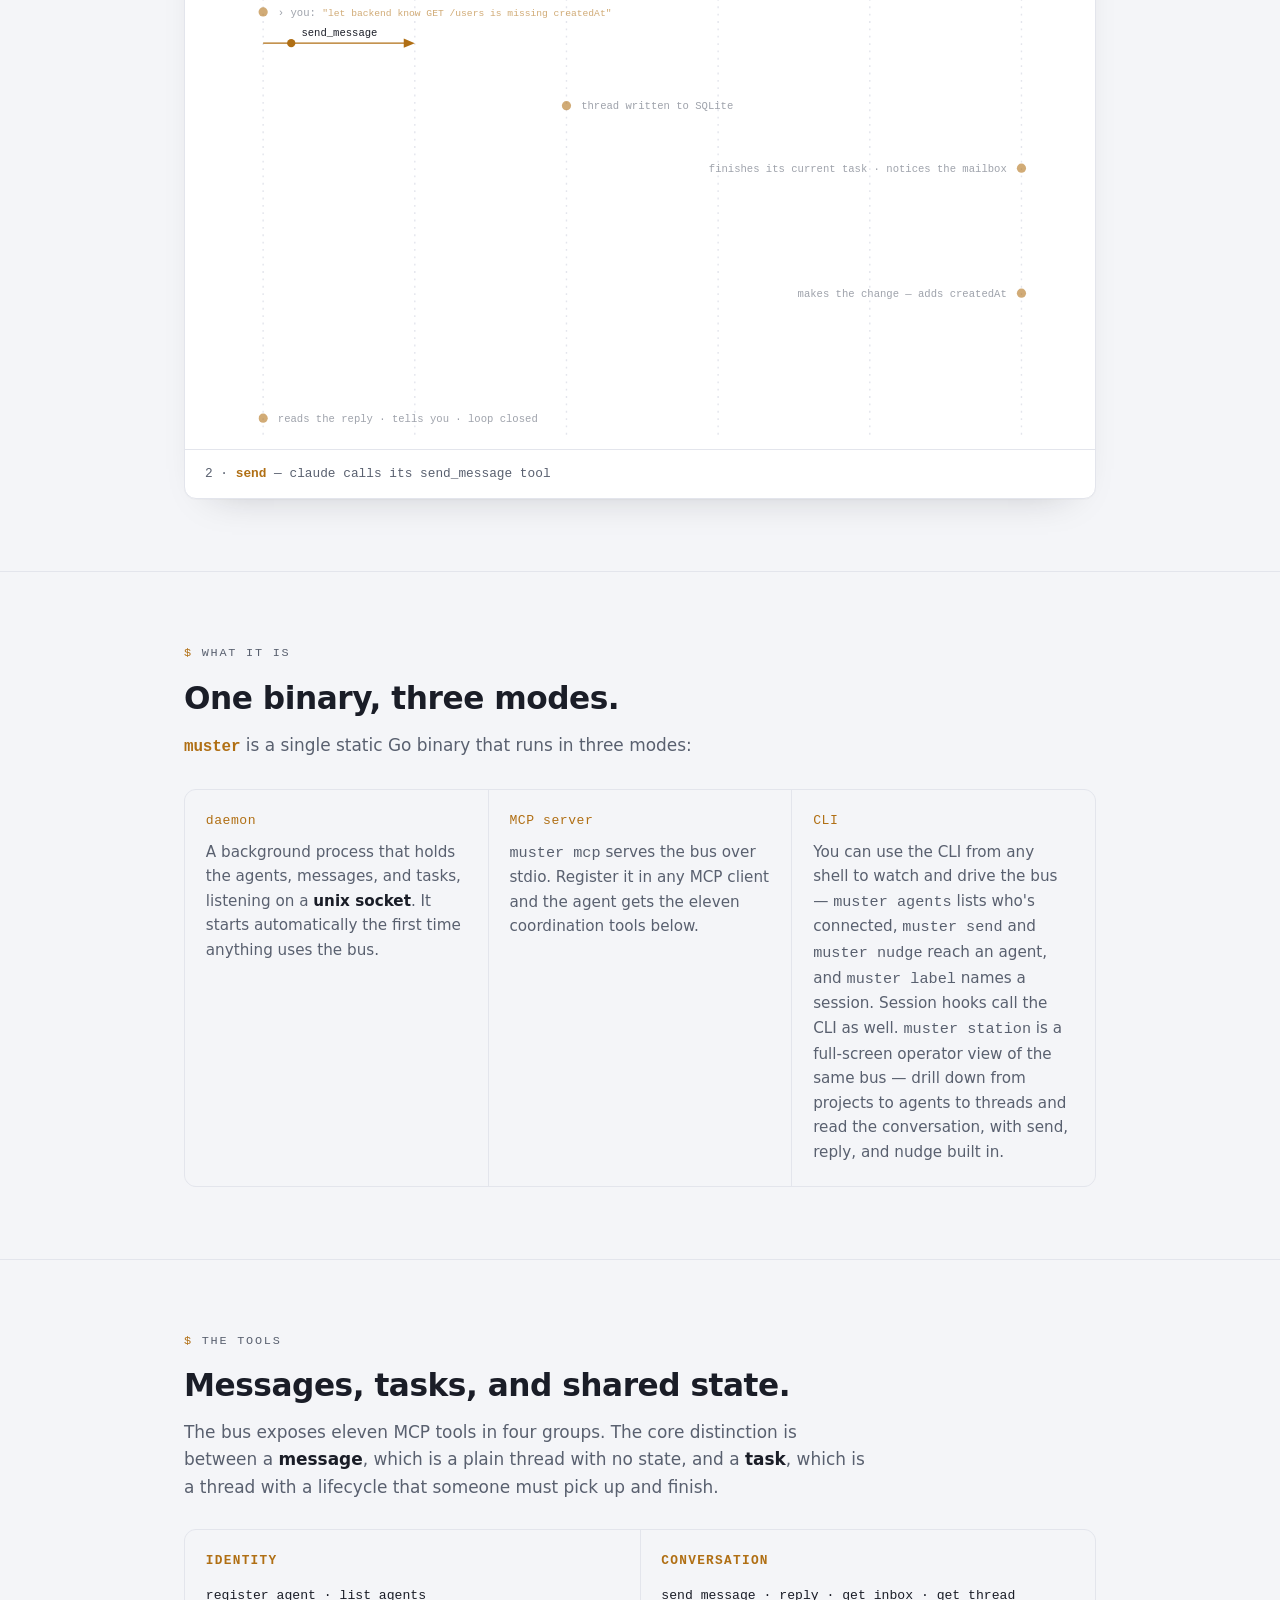
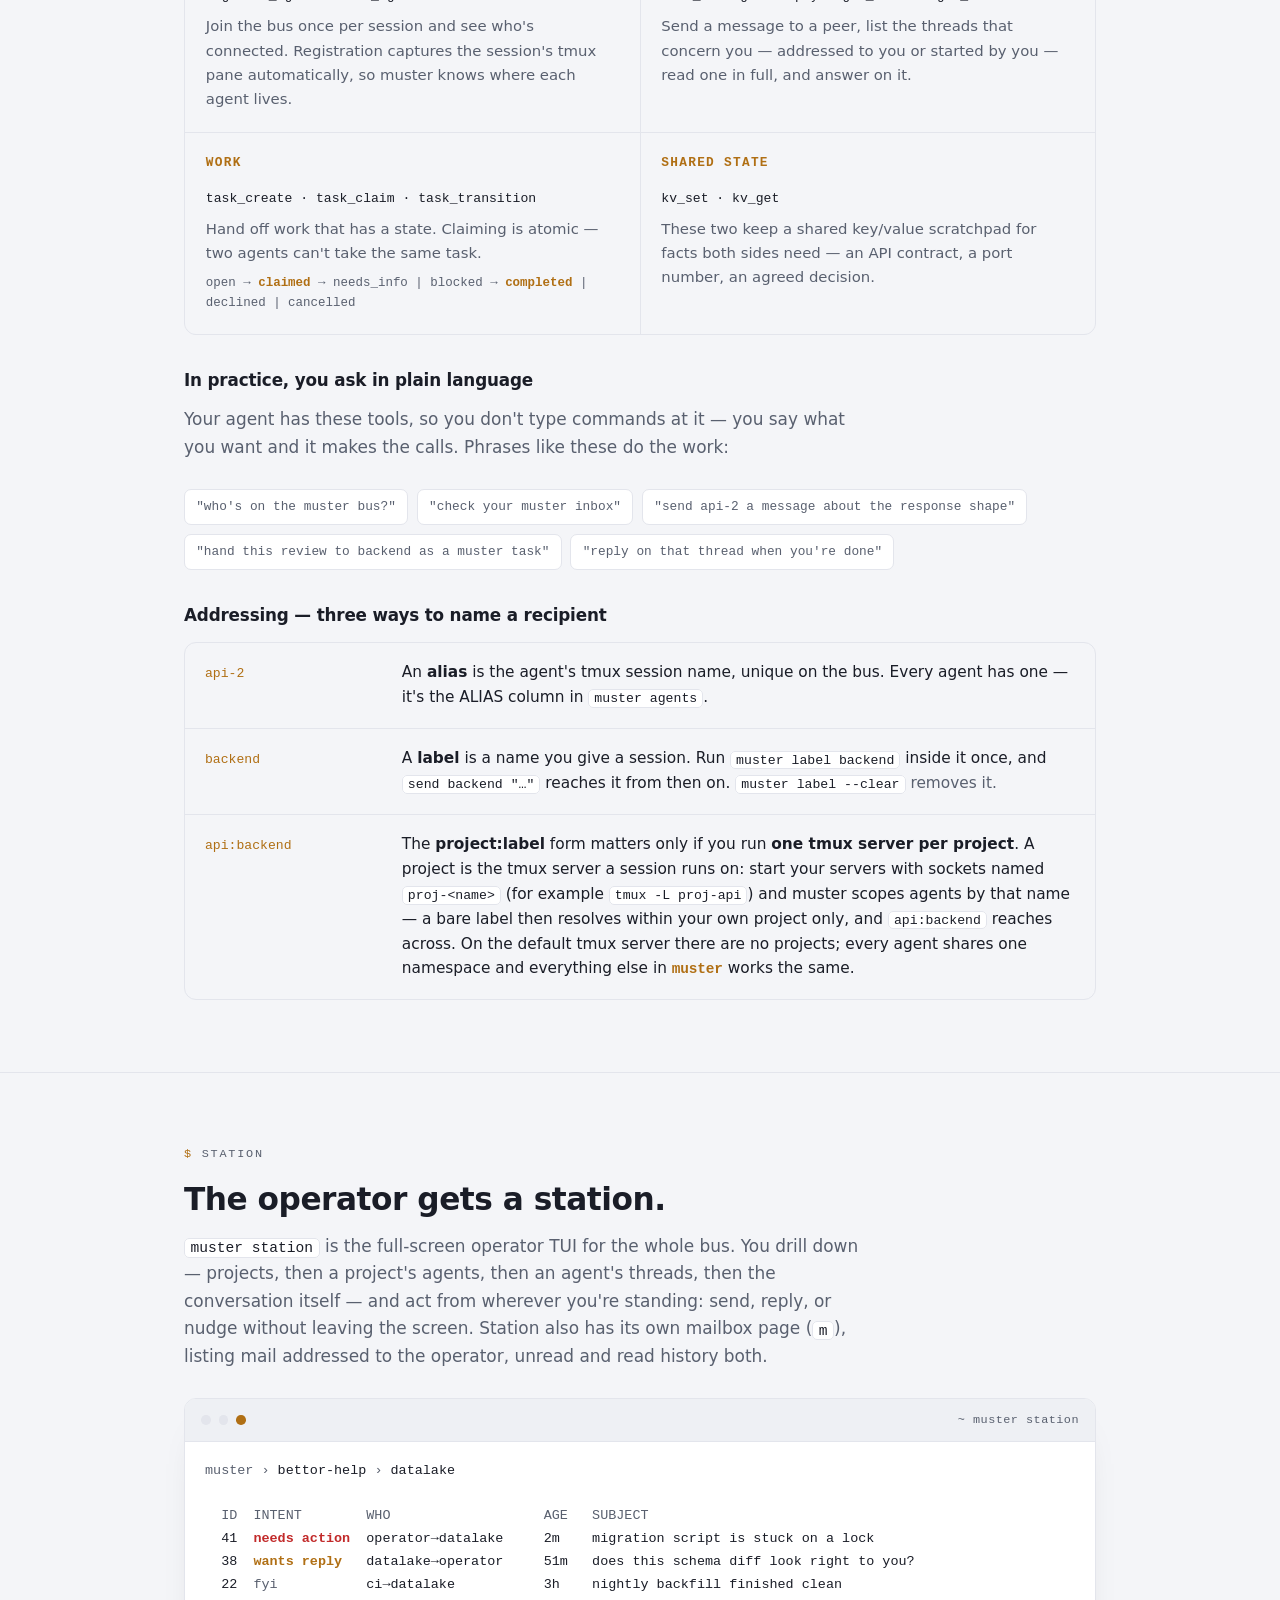
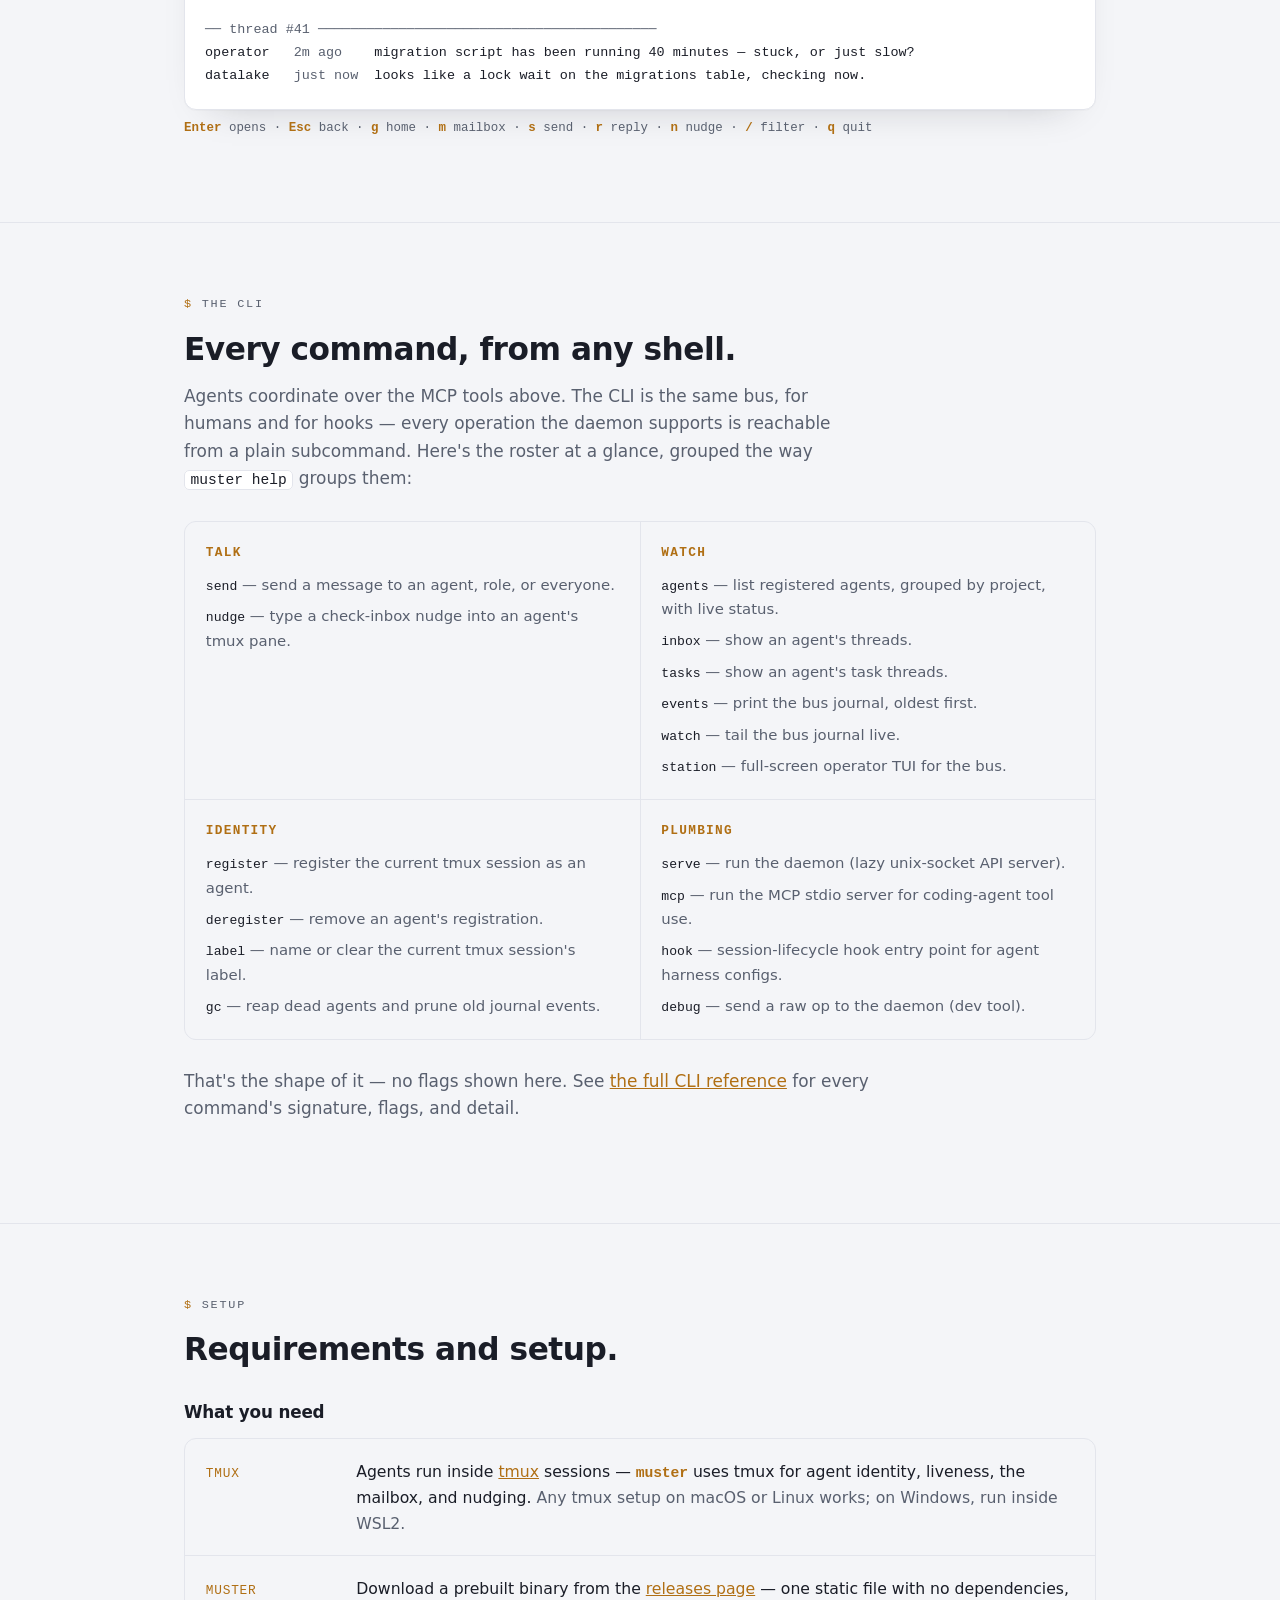
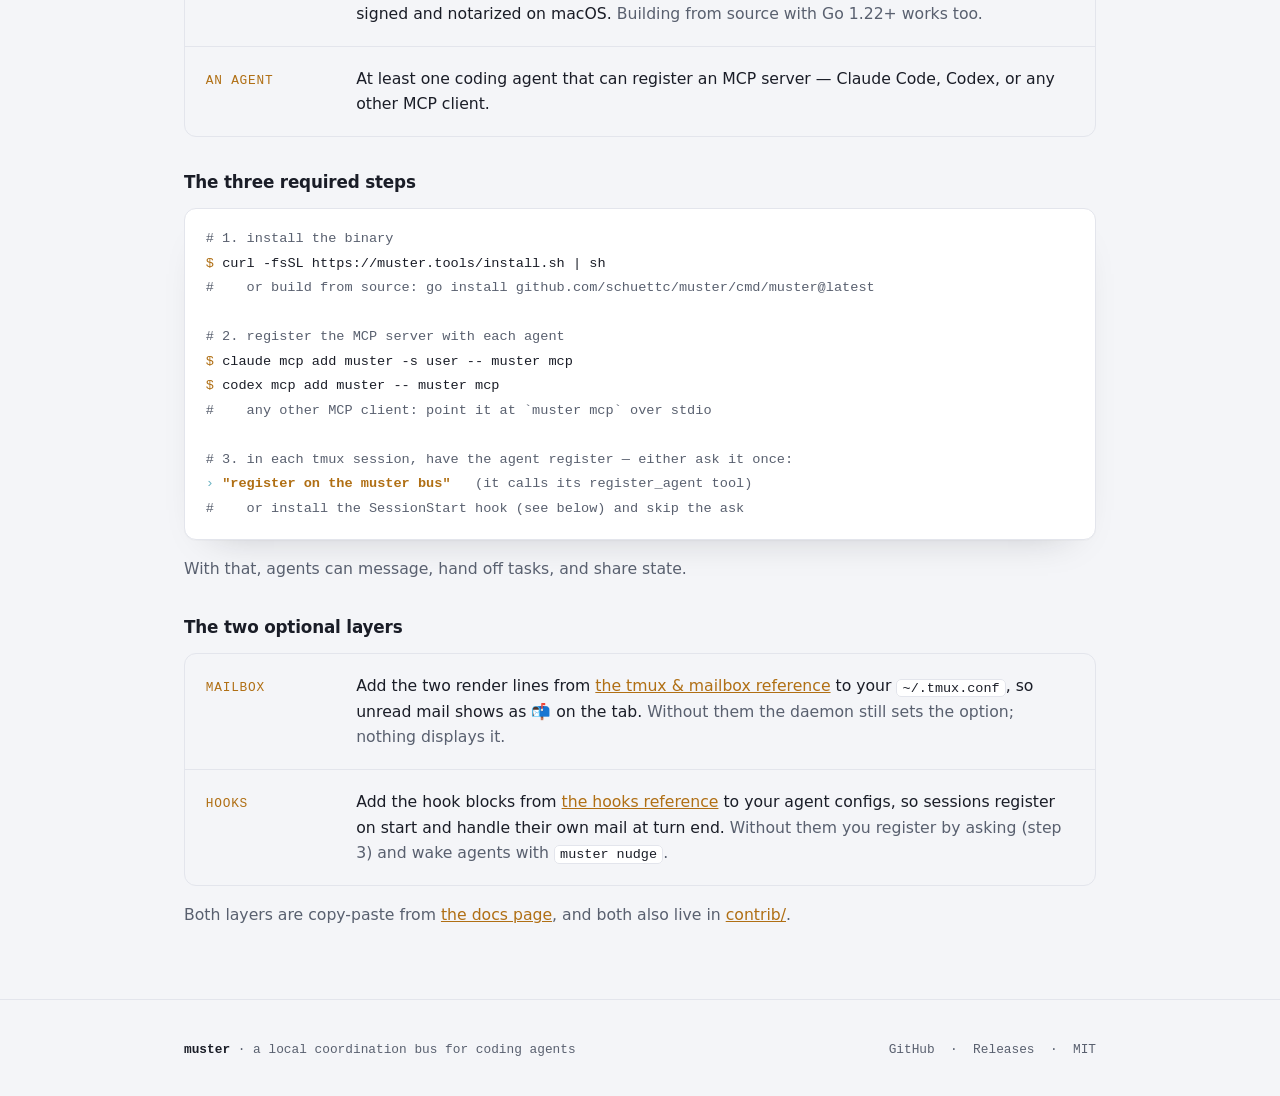
==== commit 7ec24f13: "site: split into landing + docs — pitch on /, reference on /docs/" ====
--- a/site/index.html
+++ b/site/index.html
@@ -9,240 +9,9 @@
 <meta property="og:description" content="Agent sessions that message and hand off tasks across terminals. Local, tmux-native, one static binary.">
 <meta property="og:url" content="https://muster.tools">
 <link rel="icon" href="data:image/svg+xml,<svg xmlns=%22http://www.w3.org/2000/svg%22 viewBox=%220 0 100 100%22><text y=%22.9em%22 font-size=%2290%22>📬</text></svg>">
+<link rel="stylesheet" href="style.css">
 </head>
 <body>
-<style>
-  :root {
-    --ink:      #14161d;
-    --ink-2:    #1a1d27;
-    --ink-3:    #21252f;
-    --paper:    #f4f5f8;
-    --paper-2:  #ffffff;
-    --line-d:   #2b2f3b;
-    --line-l:   #e3e5ec;
-    --fg-d:     #e8eaf1;
-    --fg-l:     #1a1d27;
-    --muted-d:  #969cae;
-    --muted-l:  #59606f;
-    --signal-d: #eba63f;
-    --signal-l: #b06f14;
-    --wire:     #6cb3c2;
-    --sock-d:   #98a3ec;
-    --sock-l:   #5661b8;
-    --mono: "SF Mono", ui-monospace, "JetBrains Mono", "Cascadia Code", Menlo, Consolas, monospace;
-    --sans: system-ui, -apple-system, "Segoe UI", Roboto, Helvetica, Arial, sans-serif;
-    --maxw: 60rem;
-    --radius: 12px;
-    --danger-d: #e5484d;
-    --danger-l: #c22a2a;
-
-    --bg: var(--ink); --surface: var(--ink-2); --surface-2: var(--ink-3);
-    --text: var(--fg-d); --muted: var(--muted-d); --line: var(--line-d);
-    --signal: var(--signal-d); --signal-soft: rgba(235,166,63,.12); --sock: var(--sock-d);
-    --danger: var(--danger-d);
-    --shadow: 0 1px 0 rgba(255,255,255,.03), 0 18px 40px -24px rgba(0,0,0,.7);
-  }
-  @media (prefers-color-scheme: light) {
-    :root {
-      --bg: var(--paper); --surface: var(--paper-2); --surface-2: #eef0f4;
-      --text: var(--fg-l); --muted: var(--muted-l); --line: var(--line-l);
-      --signal: var(--signal-l); --signal-soft: rgba(176,111,20,.10); --sock: var(--sock-l);
-      --danger: var(--danger-l);
-      --shadow: 0 1px 0 rgba(0,0,0,.02), 0 18px 40px -28px rgba(20,22,29,.28);
-    }
-  }
-  :root[data-theme="dark"] {
-    --bg: var(--ink); --surface: var(--ink-2); --surface-2: var(--ink-3);
-    --text: var(--fg-d); --muted: var(--muted-d); --line: var(--line-d);
-    --signal: var(--signal-d); --signal-soft: rgba(235,166,63,.12); --sock: var(--sock-d);
-    --danger: var(--danger-d);
-    --shadow: 0 1px 0 rgba(255,255,255,.03), 0 18px 40px -24px rgba(0,0,0,.7);
-  }
-  :root[data-theme="light"] {
-    --bg: var(--paper); --surface: var(--paper-2); --surface-2: #eef0f4;
-    --text: var(--fg-l); --muted: var(--muted-l); --line: var(--line-l);
-    --signal: var(--signal-l); --signal-soft: rgba(176,111,20,.10); --sock: var(--sock-l);
-    --danger: var(--danger-l);
-    --shadow: 0 1px 0 rgba(0,0,0,.02), 0 18px 40px -28px rgba(20,22,29,.28);
-  }
-
-  * { box-sizing: border-box; }
-  body { margin: 0; background: var(--bg); color: var(--text); font-family: var(--sans); line-height: 1.62; -webkit-font-smoothing: antialiased; }
-  .wrap { max-width: var(--maxw); margin: 0 auto; padding: 0 1.5rem; }
-  a { color: var(--signal); }
-
-  .statusbar { border-bottom: 1px solid var(--line); font-family: var(--mono); font-size: .72rem; letter-spacing: .12em; text-transform: uppercase; color: var(--muted); }
-  .statusbar .wrap { display: flex; justify-content: space-between; align-items: center; gap: 1rem; padding: .85rem 1.5rem; }
-  .statusbar b { color: var(--text); font-weight: 600; }
-  .statusbar .dot { color: var(--signal); }
-  .theme-toggle { font: inherit; color: var(--muted); background: transparent; border: 1px solid var(--line); border-radius: 6px; padding: .25rem .6rem; cursor: pointer; letter-spacing: .1em; }
-  .theme-toggle:hover { color: var(--text); border-color: var(--muted); }
-
-  .hero { padding: clamp(3.25rem, 8vw, 5.5rem) 0 2.5rem; }
-  .eyebrow { font-family: var(--mono); font-size: .78rem; letter-spacing: .15em; text-transform: uppercase; color: var(--signal); margin: 0 0 1.3rem; }
-  .wordmark { font-family: var(--mono); font-weight: 600; font-size: clamp(2.5rem, 8vw, 4.2rem); letter-spacing: -.02em; margin: 0; line-height: 1; }
-  .wordmark .cursor { display: inline-block; width: .56ch; height: .88em; margin-left: .12em; transform: translateY(.06em); background: var(--signal); animation: blink 1.15s steps(1) infinite; }
-  @keyframes blink { 50% { opacity: 0; } }
-  h1.lede { font-size: clamp(1.6rem, 4.3vw, 2.5rem); line-height: 1.14; letter-spacing: -.02em; font-weight: 600; text-wrap: balance; margin: 1.4rem 0 1rem; max-width: 24ch; }
-  .sub { font-size: 1.1rem; color: var(--muted); max-width: 62ch; margin: 0 0 2rem; }
-  .sub b { color: var(--text); font-weight: 600; }
-  .cta { display: flex; flex-wrap: wrap; gap: .8rem; align-items: center; }
-  .btn { font-family: var(--mono); font-size: .92rem; text-decoration: none; border-radius: 8px; padding: .7rem 1.15rem; display: inline-flex; align-items: center; gap: .5rem; border: 1px solid transparent; transition: transform .12s ease, background .15s ease, border-color .15s ease; }
-  .btn-primary { background: var(--signal); color: #17140d; font-weight: 600; }
-  .btn-primary:hover { transform: translateY(-1px); }
-  .btn-ghost { border-color: var(--line); color: var(--text); }
-  .btn-ghost:hover { border-color: var(--muted); background: var(--surface); }
-  .btn:focus-visible { outline: 2px solid var(--signal); outline-offset: 2px; }
-
-  .term { background: var(--surface); border: 1px solid var(--line); border-radius: var(--radius); box-shadow: var(--shadow); overflow: hidden; }
-  .hero .term { margin-top: 3rem; }
-  .term-bar { display: flex; align-items: center; gap: .5rem; padding: .7rem 1rem; border-bottom: 1px solid var(--line); background: var(--surface-2); font-family: var(--mono); font-size: .74rem; color: var(--muted); }
-  .term-bar .lamp { width: .6rem; height: .6rem; border-radius: 50%; background: var(--line); }
-  .term-bar .lamp:nth-child(3) { background: var(--signal); }
-  .term-bar .title { margin-left: auto; letter-spacing: .04em; }
-  .term pre { margin: 0; padding: 1.1rem 1.25rem 1.3rem; overflow-x: auto; font-family: var(--mono); font-size: .84rem; line-height: 1.7; color: var(--text); font-variant-numeric: tabular-nums; }
-  .c-dim { color: var(--muted); } .c-sig { color: var(--signal); font-weight: 600; } .c-you { color: var(--wire); }
-  .c-bad { color: var(--danger); font-weight: 600; }
-  .live, .mail { color: var(--signal); } .mail { font-weight: 600; }
-  .pulse { display: inline-block; animation: pulse 1.9s ease-in-out infinite; }
-  @keyframes pulse { 0%,100% { opacity: 1; } 50% { opacity: .4; } }
-
-  section { padding: clamp(2.75rem, 6.5vw, 4.5rem) 0; border-top: 1px solid var(--line); }
-  .kicker { font-family: var(--mono); font-size: .74rem; letter-spacing: .15em; text-transform: uppercase; color: var(--muted); margin: 0 0 1rem; }
-  .kicker::before { content: "$ "; color: var(--signal); }
-  h2 { font-size: clamp(1.4rem, 3.3vw, 1.95rem); letter-spacing: -.015em; line-height: 1.16; margin: 0 0 1rem; text-wrap: balance; }
-  h3.subhead { font-size: 1.05rem; margin: 2rem 0 .75rem; letter-spacing: -.01em; }
-  .lead { font-size: 1.06rem; color: var(--muted); max-width: 64ch; margin: 0 0 1.75rem; }
-  .lead b { color: var(--text); font-weight: 600; }
-  code.i, .lead code, .note code, .row .d code, .adr .d code { font-family: var(--mono); font-size: .86em; background: var(--surface); border: 1px solid var(--line); padding: .05em .38em; border-radius: 5px; color: var(--text); }
-
-  .modes { display: grid; grid-template-columns: 1fr; gap: 1px; background: var(--line); border: 1px solid var(--line); border-radius: var(--radius); overflow: hidden; }
-  @media (min-width: 44rem) { .modes { grid-template-columns: repeat(3,1fr); } }
-  .mode { background: var(--bg); padding: 1.3rem 1.3rem; }
-  .mode .t { font-family: var(--mono); color: var(--signal); font-size: .82rem; letter-spacing: .04em; margin: 0 0 .5rem; }
-  .mode p { margin: 0; color: var(--muted); font-size: .95rem; }
-  .mode p b { color: var(--text); font-weight: 600; }
-
-  .toolgroups { display: grid; grid-template-columns: 1fr; gap: 1px; background: var(--line); border: 1px solid var(--line); border-radius: var(--radius); overflow: hidden; }
-  @media (min-width: 44rem) { .toolgroups { grid-template-columns: 1fr 1fr; } }
-  .tg { background: var(--bg); padding: 1.3rem 1.3rem; }
-  .tg h3 { font-family: var(--mono); font-size: .8rem; letter-spacing: .1em; text-transform: uppercase; color: var(--signal); margin: 0 0 .6rem; }
-  .tg code { font-family: var(--mono); font-size: .82rem; color: var(--text); }
-  .tg p { margin: .45rem 0 0; color: var(--muted); font-size: .93rem; }
-  .tg p b { color: var(--text); font-weight: 600; }
-  .lifecycle { font-family: var(--mono); font-size: .78rem; color: var(--muted); display: block; margin-top: .5rem; }
-  .lifecycle b { color: var(--signal); font-weight: 600; }
-
-  /* addressing rows */
-  .adr { border: 1px solid var(--line); border-radius: var(--radius); overflow: hidden; }
-  .adr .row2 { display: grid; grid-template-columns: 1fr; gap: .25rem; padding: 1.1rem 1.25rem; }
-  @media (min-width: 44rem) { .adr .row2 { grid-template-columns: 11rem 1fr; gap: 1.3rem; align-items: baseline; } }
-  .adr .row2 + .row2 { border-top: 1px solid var(--line); }
-  .adr .k { font-family: var(--mono); font-size: .82rem; color: var(--signal); }
-  .adr .d { color: var(--text); font-size: .96rem; }
-  .adr .d .m { color: var(--muted); }
-
-  /* CLI reference — same row2 layout as addressing rows, wider key column
-     for full command signatures */
-  .cliref .row2 { grid-template-columns: 1fr; }
-  @media (min-width: 44rem) { .cliref .row2 { grid-template-columns: 15rem 1fr; } }
-  .cliref .k { font-size: .8rem; }
-
-  .tabs { display: flex; flex-wrap: wrap; gap: .55rem; margin: 0 0 1.5rem; }
-  .tab { font-family: var(--mono); font-size: .8rem; border: 1px solid var(--line); border-radius: 7px; padding: .42rem .7rem; color: var(--muted); background: var(--surface); }
-  .tab.sig { border-color: var(--signal); color: var(--text); }
-  .tab.sig b { color: var(--signal); }
-
-  .rows { border: 1px solid var(--line); border-radius: var(--radius); overflow: hidden; }
-  .row { display: grid; grid-template-columns: 1fr; gap: .3rem; padding: 1.2rem 1.3rem; }
-  @media (min-width: 44rem) { .row { grid-template-columns: 8rem 1fr; gap: 1.4rem; align-items: baseline; } }
-  .row + .row { border-top: 1px solid var(--line); }
-  .row .k { font-family: var(--mono); font-size: .8rem; letter-spacing: .06em; text-transform: uppercase; color: var(--signal); }
-  .row .d { color: var(--text); font-size: .98rem; }
-  .row .d b { font-weight: 600; }
-  .row .d .m { color: var(--muted); }
-  .note { margin: 1.5rem 0 0; font-size: .98rem; color: var(--muted); max-width: 66ch; }
-  .note b { color: var(--text); font-weight: 600; }
-
-  pre.code { background: var(--surface); border: 1px solid var(--line); border-radius: var(--radius); padding: 1.15rem 1.3rem; overflow-x: auto; font-family: var(--mono); font-size: .85rem; line-height: 1.8; margin: 0; color: var(--text); box-shadow: var(--shadow); }
-  pre.code .cm { color: var(--muted); } pre.code .pr { color: var(--signal); } pre.code .k2 { color: var(--wire); }
-  .codegap { margin-top: 1rem; }
-
-  footer { border-top: 1px solid var(--line); padding: 2.5rem 0 3.5rem; }
-  .foot { display: flex; flex-wrap: wrap; gap: 1rem 1.6rem; align-items: center; justify-content: space-between; font-family: var(--mono); font-size: .8rem; color: var(--muted); }
-  .foot a { color: var(--muted); text-decoration: none; border-bottom: 1px solid transparent; }
-  .foot a:hover { color: var(--signal); border-bottom-color: var(--signal); }
-  .foot .mm { color: var(--text); font-weight: 600; }
-
-
-  /* message-flow diagram */
-  .flow-scroll { overflow-x: auto; }
-  .flow-scroll svg { display: block; width: 100%; min-width: 780px; height: auto; }
-  .flow-cap { font-family: var(--mono); font-size: .8rem; color: var(--muted); padding: .85rem 1.25rem; border-top: 1px solid var(--line); min-height: 2.6em; }
-  .flow-cap b { color: var(--signal); font-weight: 600; }
-  .fbox { fill: var(--bg); stroke: var(--line); }
-  .fsurf { fill: var(--surface-2); stroke: var(--line); }
-  .ftext { fill: var(--text); font-family: var(--mono); font-size: 13px; }
-  .fmut { fill: var(--muted); font-family: var(--mono); font-size: 11px; }
-  .fsig { fill: var(--signal); font-family: var(--mono); font-size: 12px; font-weight: 600; }
-  .fwire { stroke: var(--line); stroke-width: 1.5; fill: none; }
-  .fwire.dashed { stroke-dasharray: 4 5; }
-  .fdot { fill: var(--signal); opacity: 0; }
-  .fdot.cyan { fill: var(--wire); }
-  .fdot.on { opacity: 1; }
-  .fbadge { opacity: 0; transition: opacity .35s ease; }
-  .fbadge.on { opacity: 1; }
-  #fagentR rect, #fagentL rect { transition: stroke .3s ease; }
-  #fagentR.wake rect, #fagentL.wake rect { stroke: var(--signal); }
-  #fdb { transition: fill .3s ease; }
-  #fdb.on { fill: var(--signal); }
-  .flife { stroke: var(--line); stroke-width: 1.5; stroke-dasharray: 2 6; fill: none; }
-  .frow { opacity: .58; transition: opacity .35s ease; }
-  .frow.on, #flowsvg.static .frow { opacity: 1; }
-  .frow text { font-family: var(--mono); font-size: 11.5px; fill: var(--muted); }
-  .frow.on text { fill: var(--text); }
-  .fl-am { stroke: var(--signal); stroke-width: 1.6; }
-  .fl-vi { stroke: var(--sock); stroke-width: 1.6; }
-  .fh-vi { fill: var(--sock); }
-  .fdot.vio { fill: var(--sock); }
-  .flow-legend { display: flex; flex-wrap: wrap; gap: 1.4rem; padding: .7rem 1.25rem; border-bottom: 1px solid var(--line); font-family: var(--mono); font-size: .72rem; color: var(--muted); }
-  .flow-legend i { display: inline-block; width: 20px; height: 0; border-top: 2px solid; margin-right: .45rem; vertical-align: middle; }
-  .flow-legend .lg-am { border-color: var(--signal); }
-  .flow-legend .lg-vi { border-color: var(--sock); }
-  .flow-legend .lg-cy { border-color: var(--wire); border-top-style: dashed; }
-  .fquote { font-size: 10.5px !important; fill: var(--signal) !important; }
-  .fchip rect { fill: var(--surface-2); stroke: var(--wire); }
-  .fchip text { font-family: var(--mono); font-size: 11px; fill: var(--text); }
-  .fl-cy { stroke: var(--wire); stroke-width: 1.6; stroke-dasharray: 5 5; }
-  .fh-am { fill: var(--signal); } .fh-cy { fill: var(--wire); }
-  .fping { fill: var(--signal); }
-  .frow.on .fping { animation: fping 1.15s ease-in-out infinite; }
-  @keyframes fping { 0%,100% { opacity: 1; } 50% { opacity: .3; } }
-
-  /* the product name, when it appears in prose — echoes the wordmark */
-  .mstr { font-family: var(--mono); color: var(--signal); font-weight: 600; font-size: .94em; letter-spacing: -.01em; }
-
-  /* left TOC — shown only when the viewport has room beside the column */
-  html { scroll-behavior: smooth; }
-  section, header.hero { scroll-margin-top: 1.25rem; }
-  .toc { display: none; }
-  @media (min-width: 84rem) {
-    .toc {
-      display: block; position: fixed; top: 50%; transform: translateY(-50%);
-      left: calc((100vw - var(--maxw)) / 2 - 11.5rem); width: 9.5rem;
-      font-family: var(--mono); font-size: .76rem; letter-spacing: .04em;
-    }
-    .toc a {
-      display: block; padding: .28rem 0 .28rem .75rem; color: var(--muted);
-      text-decoration: none; border-left: 2px solid var(--line);
-    }
-    .toc a:hover { color: var(--text); }
-    .toc a.active { color: var(--signal); border-left-color: var(--signal); }
-  }
-  @media (prefers-reduced-motion: reduce) { html { scroll-behavior: auto; } }
-
-  @media (prefers-reduced-motion: reduce) { .wordmark .cursor, .pulse { animation: none; } .btn { transition: none; } }
-</style>
 
 <div class="statusbar">
   <div class="wrap">
@@ -259,9 +28,6 @@
   <a href="#tools">the tools</a>
   <a href="#station">station</a>
   <a href="#cli">the cli</a>
-  <a href="#mailbox">tmux &amp; mailbox</a>
-  <a href="#hooks">hooks</a>
-  <a href="#wake">wake</a>
   <a href="#setup">setup</a>
 </nav>
 
@@ -531,140 +297,38 @@
   <div class="wrap">
     <p class="kicker">the cli</p>
     <h2>Every command, from any shell.</h2>
-    <p class="lead">Agents coordinate over the MCP tools above. The CLI is the same bus, for humans and for hooks — every operation the daemon supports is reachable from a plain subcommand, not just the eleven MCP tools.</p>
-    <div class="adr cliref">
-      <div class="row2">
-        <span class="k">muster serve</span>
-        <span class="d">Runs the daemon in the foreground. You don't normally start it yourself — the CLI and the MCP server both spawn it automatically the first time anything touches the bus — so run this by hand only when you want to watch its log.</span>
-      </div>
-      <div class="row2">
-        <span class="k">muster mcp</span>
-        <span class="d">Serves the bus over stdio as an MCP server. This is the command each agent registers with its MCP client, and the source of the eleven coordination tools.</span>
-      </div>
-      <div class="row2">
-        <span class="k">muster station</span>
-        <span class="d">Opens the full-screen operator TUI described in the <a href="#station">station section above</a> — projects, agents, threads, and the conversation, with send, reply, and nudge built in.</span>
-      </div>
-      <div class="row2">
-        <span class="k">muster agents</span>
-        <span class="d">Prints the roster: every registered agent's project, alias, label, model, and whether its tmux session is currently live.</span>
-      </div>
-      <div class="row2">
-        <span class="k">muster inbox &lt;target&gt;</span>
-        <span class="d">Prints one agent's threads — everything addressed to it or started by it, with kind, status, and unread count. <span class="m"><code>muster tasks &lt;target&gt;</code> prints the same inbox filtered down to threads that are tasks.</span></span>
-      </div>
-      <div class="row2">
-        <span class="k">muster send &lt;target&gt; "…" --from &lt;alias&gt;</span>
-        <span class="d">Sends a message. <code>--intent fyi|reply-requested|action-requested</code> tags what kind of response it expects, <code>--subject</code> and <code>--ref</code> attach a subject line and a pointer to the work, <code>--role</code> treats the target as a role rather than an alias, and <code>--broadcast</code> sends to everyone instead of one target.</span>
-      </div>
-      <div class="row2">
-        <span class="k">muster nudge &lt;target&gt; [--no-submit]</span>
-        <span class="d">Wakes an idle agent right now by typing "check your inbox" into its tmux pane and pressing Enter — this is the only muster command that ever types into a pane. <code>--no-submit</code> types the line without pressing Enter, so you can edit it first.</span>
-      </div>
-      <div class="row2">
-        <span class="k">muster label &lt;name&gt;</span>
-        <span class="d">Pins an addressable name on the current tmux session, so <code>send &lt;name&gt; "…"</code> reaches it from then on. <span class="m"><code>muster label --clear</code> removes it. Both require running inside tmux.</span></span>
-      </div>
-      <div class="row2">
-        <span class="k">muster register [alias] / muster deregister [alias]</span>
-        <span class="d">Join or leave the bus by hand — the alias defaults to the current tmux session's name if you don't pass one. <code>register</code> also takes <code>--role &lt;role&gt;</code> and <code>--model &lt;claude|codex&gt;</code>. Session hooks call both of these for you; see below.</span>
-      </div>
-      <div class="row2">
-        <span class="k">muster gc [--purge-agents] [--events-keep &lt;dur&gt;]</span>
-        <span class="d">Tombstones every agent whose tmux session is gone — soft-deleted, kept as history — and prunes journal rows older than <code>--events-keep</code> (default 720h). <code>--purge-agents</code> hard-deletes departed or dead agent rows instead of tombstoning them; that step is irreversible.</span>
-      </div>
-      <div class="row2">
-        <span class="k">muster events [--agent] [--kind] [--thread] [--limit]</span>
-        <span class="d">Prints the bus journal after the fact — every send, reply, task change, nudge, and mailbox notify, newest activity last. Any of the filters can narrow it to one agent, one event kind, or one thread.</span>
-      </div>
-      <div class="row2">
-        <span class="k">muster watch</span>
-        <span class="d">The same journal as <code>muster events</code>, but live: prints recent backlog, then follows the bus and prints each new event as it happens until you interrupt it. <span class="m">Takes the same <code>--agent</code>/<code>--kind</code>/<code>--thread</code> filters plus <code>--interval</code> for the poll rate.</span></span>
-      </div>
-      <div class="row2">
-        <span class="k">muster hook &lt;event&gt; &lt;model&gt;</span>
-        <span class="d">The binary acting as its own session hook, wired into your agent harness's lifecycle config. <b>SessionStart</b> registers the session, <b>Stop</b> checks for unread mail at the end of a turn and tells the agent to go read it, and <b>SessionEnd</b> deregisters. See the <a href="#hooks">hooks section</a> for the exact config.</span>
-      </div>
-      <div class="row2">
-        <span class="k">muster debug &lt;op&gt; [key=value …]</span>
-        <span class="d">Sends one raw daemon operation with string key=value arguments and prints the raw JSON response — the escape hatch behind the claim above: every daemon operation is reachable from the CLI, including ones with no dedicated subcommand.</span>
-      </div>
-    </div>
-  </div>
-</section>
-
-<section id="mailbox">
-  <div class="wrap">
-    <p class="kicker">tmux &amp; the mailbox</p>
-    <h2>Mail shows up on the tab.</h2>
-    <p class="lead">When mail arrives, the daemon sets a tmux option on the recipient's session — <code>@muster_inbox</code>, holding the unread count. tmux doesn't display custom options by default, so add these two lines to your <code>~/.tmux.conf</code> and reload (<code>tmux source ~/.tmux.conf</code>):</p>
-<pre class="code"><span class="cm"># render the muster mailbox in the tab title and status bar</span>
-set -g set-titles on
-set -g set-titles-string <span class="c-sig">'#{?@muster_inbox,📬#{@muster_inbox} ,}#S'</span>
-set -ga status-left <span class="c-sig">'#{?@muster_inbox,#[fg=colour0#,bg=colour6#,bold] 📬#{@muster_inbox} #[default] ,}'</span>
-</pre>
-    <p class="note codegap">If you already customize <code>set-titles-string</code> or <code>status-left</code>, merge the <code>#{?@muster_inbox,…}</code> conditional into your own strings — it renders nothing when there is no mail.</p>
-    <div class="tabs">
-      <span class="tab">web · frontend</span>
-      <span class="tab sig"><b>📬 2</b> · api-2 · backend</span>
-      <span class="tab">db · migrations</span>
-    </div>
-    <p class="note">The flag <b>persists until the agent reads its inbox</b> (a <code>get_inbox</code> call clears it), and switching to the tab does not clear it. <span class="mstr">muster</span> only sets a tmux option here; it never types into a pane. <code>muster watch</code> follows this same activity live from any shell, printing each message and inbox read as it happens.</p>
-  </div>
-</section>
-
-<section id="hooks">
-  <div class="wrap">
-    <p class="kicker">hooks</p>
-    <h2>Register on start, handle mail on turn end.</h2>
-    <p class="lead">The <span class="mstr">muster</span> binary is its own session hook: <code>muster hook &lt;event&gt; &lt;model&gt;</code>. Wired into your agent's lifecycle hooks, it does two things — <b>SessionStart</b> registers the session on the bus, and <b>Stop</b> (the end of each turn) checks for unread muster mail and, if there is any, instructs the agent to read its inbox and reply. There is nothing to copy or chmod, the hook is a no-op for sessions that aren't registered agents, and it never blocks a session from starting.</p>
-
-    <h3 class="subhead">Claude Code — add to <code class="i">~/.claude/settings.json</code></h3>
-<pre class="code">"hooks": {
-  "SessionStart": [
-    { "matcher": "startup|resume",
-      "hooks": [ { "type": "command", "command": <span class="c-sig">"muster hook SessionStart claude"</span> } ] }
-  ],
-  "Stop": [
-    { "hooks": [ { "type": "command", "command": <span class="c-sig">"muster hook Stop claude"</span> } ] }
-  ],
-  "SessionEnd": [
-    { "hooks": [ { "type": "command", "command": <span class="c-sig">"muster hook SessionEnd claude"</span> } ] }
-  ]
-}
-</pre>
-
-    <h3 class="subhead">Codex — save as <code class="i">~/.codex/hooks.json</code></h3>
-<pre class="code">{
-  "hooks": {
-    "SessionStart": [ { "hooks": [ { "type": "command", "command": <span class="c-sig">"muster hook SessionStart codex"</span> } ] } ],
-    "Stop":         [ { "hooks": [ { "type": "command", "command": <span class="c-sig">"muster hook Stop codex"</span> } ] } ]
-  }
-}
-</pre>
-    <p class="note codegap">Three Codex specifics: on the next <code>codex</code> launch it shows a one-time <b>"Hooks need review"</b> prompt — choose Trust (trust is recorded against the file's hash; editing it re-prompts). Codex fires <b>SessionStart on the session's first turn</b>, not at launch — a freshly opened Codex session is not on the bus until you say something to it, so give it any first message ("hi" is enough) before addressing mail to it. And Codex has <b>no SessionEnd event</b> — <code>muster gc</code> reaps agents whose tmux session is gone, so the roster stays honest either way.</p>
-    <p class="note">If <code>muster</code> isn't on the PATH your harness gives hook commands (e.g. it's in <code>~/go/bin</code>), use the absolute binary path in the <code>command</code> strings — Codex in particular does not expand <code>~</code>.</p>
-  </div>
-</section>
-
-<section id="wake">
-  <div class="wrap">
-    <p class="kicker">wake</p>
-    <h2>Three ways an agent notices mail.</h2>
-    <div class="rows">
-      <div class="row">
-        <span class="k">mailbox</span>
-        <span class="d">The <span class="mail">📬</span> count on the tab — the <b>notify</b> steps of <a href="#flow">the flow</a>. You see it, and the agent acts on it the next time it checks its inbox, or when you ask it to.</span>
-      </div>
-      <div class="row">
-        <span class="k">nudge</span>
-        <span class="d"><code>muster nudge api-2</code> is the manual poke for waking an idle agent right now: it types "check your inbox" into that agent's pane and submits it.</span>
-      </div>
-      <div class="row">
-        <span class="k">stop hook</span>
-        <span class="d">The automatic path — the <b>wake</b> through <b>reply</b> steps of <a href="#flow">the flow</a>. With the <code>muster hook Stop</code> entry from the <a href="#hooks">hooks section</a> installed, an agent that finishes a turn with unread mail reads its inbox and replies on its own.</span>
-      </div>
-    </div>
+    <p class="lead">Agents coordinate over the MCP tools above. The CLI is the same bus, for humans and for hooks — every operation the daemon supports is reachable from a plain subcommand. Here's the roster at a glance, grouped the way <code style="font-family:var(--mono)">muster help</code> groups them:</p>
+    <div class="toolgroups">
+      <div class="tg">
+        <h3>talk</h3>
+        <p><code>send</code> — send a message to an agent, role, or everyone.</p>
+        <p><code>nudge</code> — type a check-inbox nudge into an agent's tmux pane.</p>
+      </div>
+      <div class="tg">
+        <h3>watch</h3>
+        <p><code>agents</code> — list registered agents, grouped by project, with live status.</p>
+        <p><code>inbox</code> — show an agent's threads.</p>
+        <p><code>tasks</code> — show an agent's task threads.</p>
+        <p><code>events</code> — print the bus journal, oldest first.</p>
+        <p><code>watch</code> — tail the bus journal live.</p>
+        <p><code>station</code> — full-screen operator TUI for the bus.</p>
+      </div>
+      <div class="tg">
+        <h3>identity</h3>
+        <p><code>register</code> — register the current tmux session as an agent.</p>
+        <p><code>deregister</code> — remove an agent's registration.</p>
+        <p><code>label</code> — name or clear the current tmux session's label.</p>
+        <p><code>gc</code> — reap dead agents and prune old journal events.</p>
+      </div>
+      <div class="tg">
+        <h3>plumbing</h3>
+        <p><code>serve</code> — run the daemon (lazy unix-socket API server).</p>
+        <p><code>mcp</code> — run the MCP stdio server for coding-agent tool use.</p>
+        <p><code>hook</code> — session-lifecycle hook entry point for agent harness configs.</p>
+        <p><code>debug</code> — send a raw op to the daemon (dev tool).</p>
+      </div>
+    </div>
+    <p class="lead" style="margin-top:1.75rem">That's the shape of it — no flags shown here. See <a href="/docs/#cli">the full CLI reference</a> for every command's signature, flags, and detail.</p>
   </div>
 </section>
 
@@ -700,7 +364,7 @@
 
 <span class="cm"># 3. in each tmux session, have the agent register — either ask it once:</span>
 <span class="k2">›</span> <span class="c-sig">"register on the muster bus"</span>   <span class="cm">(it calls its register_agent tool)</span>
-<span class="cm">#    or install the SessionStart hook above and skip the ask</span>
+<span class="cm">#    or install the SessionStart hook (see below) and skip the ask</span>
 </pre>
     <p class="note codegap">With that, agents can message, hand off tasks, and share state.</p>
 
@@ -708,14 +372,14 @@
     <div class="rows">
       <div class="row">
         <span class="k">mailbox</span>
-        <span class="d">Add the two render lines from the <b>tmux section above</b> to your <code>~/.tmux.conf</code>, so unread mail shows as <span class="mail">📬</span> on the tab. <span class="m">Without them the daemon still sets the option; nothing displays it.</span></span>
+        <span class="d">Add the two render lines from <a href="/docs/#mailbox">the tmux &amp; mailbox reference</a> to your <code>~/.tmux.conf</code>, so unread mail shows as <span class="mail">📬</span> on the tab. <span class="m">Without them the daemon still sets the option; nothing displays it.</span></span>
       </div>
       <div class="row">
         <span class="k">hooks</span>
-        <span class="d">Add the hook blocks from the <b>hooks section above</b> to your agent configs, so sessions register on start and handle their own mail at turn end. <span class="m">Without them you register by asking (step 3) and wake agents with <code>muster nudge</code>.</span></span>
-      </div>
-    </div>
-    <p class="note codegap">Both layers are copy-paste from this page, and both also live in <a href="https://github.com/schuettc/muster/tree/main/contrib">contrib/</a>.</p>
+        <span class="d">Add the hook blocks from <a href="/docs/#hooks">the hooks reference</a> to your agent configs, so sessions register on start and handle their own mail at turn end. <span class="m">Without them you register by asking (step 3) and wake agents with <code>muster nudge</code>.</span></span>
+      </div>
+    </div>
+    <p class="note codegap">Both layers are copy-paste from <a href="/docs/">the docs page</a>, and both also live in <a href="https://github.com/schuettc/muster/tree/main/contrib">contrib/</a>.</p>
   </div>
 </section>
 
@@ -730,6 +394,7 @@
   </div>
 </footer>
 
+<script src="site.js"></script>
 <script>
   (function () {
     var svg = document.getElementById('flowsvg');
@@ -783,32 +448,6 @@
     tick();
     setInterval(tick, 1950);
   })();
-  (function () {
-    var links = document.querySelectorAll('.toc a');
-    var map = {};
-    links.forEach(function (a) { map[a.getAttribute('href').slice(1)] = a; });
-    var obs = new IntersectionObserver(function (entries) {
-      entries.forEach(function (e) {
-        if (e.isIntersecting) {
-          links.forEach(function (a) { a.classList.remove('active'); });
-          var a = map[e.target.id];
-          if (a) { a.classList.add('active'); }
-        }
-      });
-    }, { rootMargin: '-40% 0px -55% 0px' });
-    ['top', 'what', 'flow', 'tools', 'station', 'cli', 'mailbox', 'hooks', 'wake', 'setup'].forEach(function (id) {
-      var el = document.getElementById(id);
-      if (el) { obs.observe(el); }
-    });
-  })();
-  (function () {
-    var tt = document.getElementById('tt');
-    tt.addEventListener('click', function () {
-      var cur = document.documentElement.getAttribute('data-theme');
-      if (!cur) { cur = matchMedia('(prefers-color-scheme: dark)').matches ? 'dark' : 'light'; }
-      document.documentElement.setAttribute('data-theme', cur === 'dark' ? 'light' : 'dark');
-    });
-  })();
 </script>
 </body>
 </html>
--- a/site/style.css
+++ b/site/style.css
@@ -0,0 +1,232 @@
+:root {
+  --ink:      #14161d;
+  --ink-2:    #1a1d27;
+  --ink-3:    #21252f;
+  --paper:    #f4f5f8;
+  --paper-2:  #ffffff;
+  --line-d:   #2b2f3b;
+  --line-l:   #e3e5ec;
+  --fg-d:     #e8eaf1;
+  --fg-l:     #1a1d27;
+  --muted-d:  #969cae;
+  --muted-l:  #59606f;
+  --signal-d: #eba63f;
+  --signal-l: #b06f14;
+  --wire:     #6cb3c2;
+  --sock-d:   #98a3ec;
+  --sock-l:   #5661b8;
+  --mono: "SF Mono", ui-monospace, "JetBrains Mono", "Cascadia Code", Menlo, Consolas, monospace;
+  --sans: system-ui, -apple-system, "Segoe UI", Roboto, Helvetica, Arial, sans-serif;
+  --maxw: 60rem;
+  --radius: 12px;
+  --danger-d: #e5484d;
+  --danger-l: #c22a2a;
+
+  --bg: var(--ink); --surface: var(--ink-2); --surface-2: var(--ink-3);
+  --text: var(--fg-d); --muted: var(--muted-d); --line: var(--line-d);
+  --signal: var(--signal-d); --signal-soft: rgba(235,166,63,.12); --sock: var(--sock-d);
+  --danger: var(--danger-d);
+  --shadow: 0 1px 0 rgba(255,255,255,.03), 0 18px 40px -24px rgba(0,0,0,.7);
+}
+@media (prefers-color-scheme: light) {
+  :root {
+    --bg: var(--paper); --surface: var(--paper-2); --surface-2: #eef0f4;
+    --text: var(--fg-l); --muted: var(--muted-l); --line: var(--line-l);
+    --signal: var(--signal-l); --signal-soft: rgba(176,111,20,.10); --sock: var(--sock-l);
+    --danger: var(--danger-l);
+    --shadow: 0 1px 0 rgba(0,0,0,.02), 0 18px 40px -28px rgba(20,22,29,.28);
+  }
+}
+:root[data-theme="dark"] {
+  --bg: var(--ink); --surface: var(--ink-2); --surface-2: var(--ink-3);
+  --text: var(--fg-d); --muted: var(--muted-d); --line: var(--line-d);
+  --signal: var(--signal-d); --signal-soft: rgba(235,166,63,.12); --sock: var(--sock-d);
+  --danger: var(--danger-d);
+  --shadow: 0 1px 0 rgba(255,255,255,.03), 0 18px 40px -24px rgba(0,0,0,.7);
+}
+:root[data-theme="light"] {
+  --bg: var(--paper); --surface: var(--paper-2); --surface-2: #eef0f4;
+  --text: var(--fg-l); --muted: var(--muted-l); --line: var(--line-l);
+  --signal: var(--signal-l); --signal-soft: rgba(176,111,20,.10); --sock: var(--sock-l);
+  --danger: var(--danger-l);
+  --shadow: 0 1px 0 rgba(0,0,0,.02), 0 18px 40px -28px rgba(20,22,29,.28);
+}
+
+* { box-sizing: border-box; }
+body { margin: 0; background: var(--bg); color: var(--text); font-family: var(--sans); line-height: 1.62; -webkit-font-smoothing: antialiased; }
+.wrap { max-width: var(--maxw); margin: 0 auto; padding: 0 1.5rem; }
+a { color: var(--signal); }
+
+.statusbar { border-bottom: 1px solid var(--line); font-family: var(--mono); font-size: .72rem; letter-spacing: .12em; text-transform: uppercase; color: var(--muted); }
+.statusbar .wrap { display: flex; justify-content: space-between; align-items: center; gap: 1rem; padding: .85rem 1.5rem; }
+.statusbar b { color: var(--text); font-weight: 600; }
+.statusbar .dot { color: var(--signal); }
+.statusbar a { color: inherit; text-decoration: none; }
+.statusbar a:hover { color: var(--signal); }
+.theme-toggle { font: inherit; color: var(--muted); background: transparent; border: 1px solid var(--line); border-radius: 6px; padding: .25rem .6rem; cursor: pointer; letter-spacing: .1em; }
+.theme-toggle:hover { color: var(--text); border-color: var(--muted); }
+
+.hero { padding: clamp(3.25rem, 8vw, 5.5rem) 0 2.5rem; }
+.eyebrow { font-family: var(--mono); font-size: .78rem; letter-spacing: .15em; text-transform: uppercase; color: var(--signal); margin: 0 0 1.3rem; }
+.wordmark { font-family: var(--mono); font-weight: 600; font-size: clamp(2.5rem, 8vw, 4.2rem); letter-spacing: -.02em; margin: 0; line-height: 1; }
+.wordmark .cursor { display: inline-block; width: .56ch; height: .88em; margin-left: .12em; transform: translateY(.06em); background: var(--signal); animation: blink 1.15s steps(1) infinite; }
+@keyframes blink { 50% { opacity: 0; } }
+h1.lede { font-size: clamp(1.6rem, 4.3vw, 2.5rem); line-height: 1.14; letter-spacing: -.02em; font-weight: 600; text-wrap: balance; margin: 1.4rem 0 1rem; max-width: 24ch; }
+.sub { font-size: 1.1rem; color: var(--muted); max-width: 62ch; margin: 0 0 2rem; }
+.sub b { color: var(--text); font-weight: 600; }
+.cta { display: flex; flex-wrap: wrap; gap: .8rem; align-items: center; }
+.btn { font-family: var(--mono); font-size: .92rem; text-decoration: none; border-radius: 8px; padding: .7rem 1.15rem; display: inline-flex; align-items: center; gap: .5rem; border: 1px solid transparent; transition: transform .12s ease, background .15s ease, border-color .15s ease; }
+.btn-primary { background: var(--signal); color: #17140d; font-weight: 600; }
+.btn-primary:hover { transform: translateY(-1px); }
+.btn-ghost { border-color: var(--line); color: var(--text); }
+.btn-ghost:hover { border-color: var(--muted); background: var(--surface); }
+.btn:focus-visible { outline: 2px solid var(--signal); outline-offset: 2px; }
+
+.term { background: var(--surface); border: 1px solid var(--line); border-radius: var(--radius); box-shadow: var(--shadow); overflow: hidden; }
+.hero .term { margin-top: 3rem; }
+.term-bar { display: flex; align-items: center; gap: .5rem; padding: .7rem 1rem; border-bottom: 1px solid var(--line); background: var(--surface-2); font-family: var(--mono); font-size: .74rem; color: var(--muted); }
+.term-bar .lamp { width: .6rem; height: .6rem; border-radius: 50%; background: var(--line); }
+.term-bar .lamp:nth-child(3) { background: var(--signal); }
+.term-bar .title { margin-left: auto; letter-spacing: .04em; }
+.term pre { margin: 0; padding: 1.1rem 1.25rem 1.3rem; overflow-x: auto; font-family: var(--mono); font-size: .84rem; line-height: 1.7; color: var(--text); font-variant-numeric: tabular-nums; }
+.c-dim { color: var(--muted); } .c-sig { color: var(--signal); font-weight: 600; } .c-you { color: var(--wire); }
+.c-bad { color: var(--danger); font-weight: 600; }
+.live, .mail { color: var(--signal); } .mail { font-weight: 600; }
+.pulse { display: inline-block; animation: pulse 1.9s ease-in-out infinite; }
+@keyframes pulse { 0%,100% { opacity: 1; } 50% { opacity: .4; } }
+
+section { padding: clamp(2.75rem, 6.5vw, 4.5rem) 0; border-top: 1px solid var(--line); }
+.kicker { font-family: var(--mono); font-size: .74rem; letter-spacing: .15em; text-transform: uppercase; color: var(--muted); margin: 0 0 1rem; }
+.kicker::before { content: "$ "; color: var(--signal); }
+h2 { font-size: clamp(1.4rem, 3.3vw, 1.95rem); letter-spacing: -.015em; line-height: 1.16; margin: 0 0 1rem; text-wrap: balance; }
+h3.subhead { font-size: 1.05rem; margin: 2rem 0 .75rem; letter-spacing: -.01em; }
+.lead { font-size: 1.06rem; color: var(--muted); max-width: 64ch; margin: 0 0 1.75rem; }
+.lead b { color: var(--text); font-weight: 600; }
+code.i, .lead code, .note code, .row .d code, .adr .d code { font-family: var(--mono); font-size: .86em; background: var(--surface); border: 1px solid var(--line); padding: .05em .38em; border-radius: 5px; color: var(--text); }
+
+.modes { display: grid; grid-template-columns: 1fr; gap: 1px; background: var(--line); border: 1px solid var(--line); border-radius: var(--radius); overflow: hidden; }
+@media (min-width: 44rem) { .modes { grid-template-columns: repeat(3,1fr); } }
+.mode { background: var(--bg); padding: 1.3rem 1.3rem; }
+.mode .t { font-family: var(--mono); color: var(--signal); font-size: .82rem; letter-spacing: .04em; margin: 0 0 .5rem; }
+.mode p { margin: 0; color: var(--muted); font-size: .95rem; }
+.mode p b { color: var(--text); font-weight: 600; }
+
+.toolgroups { display: grid; grid-template-columns: 1fr; gap: 1px; background: var(--line); border: 1px solid var(--line); border-radius: var(--radius); overflow: hidden; }
+@media (min-width: 44rem) { .toolgroups { grid-template-columns: 1fr 1fr; } }
+.tg { background: var(--bg); padding: 1.3rem 1.3rem; }
+.tg h3 { font-family: var(--mono); font-size: .8rem; letter-spacing: .1em; text-transform: uppercase; color: var(--signal); margin: 0 0 .6rem; }
+.tg code { font-family: var(--mono); font-size: .82rem; color: var(--text); }
+.tg p { margin: .45rem 0 0; color: var(--muted); font-size: .93rem; }
+.tg p b { color: var(--text); font-weight: 600; }
+.lifecycle { font-family: var(--mono); font-size: .78rem; color: var(--muted); display: block; margin-top: .5rem; }
+.lifecycle b { color: var(--signal); font-weight: 600; }
+
+/* addressing rows */
+.adr { border: 1px solid var(--line); border-radius: var(--radius); overflow: hidden; }
+.adr .row2 { display: grid; grid-template-columns: 1fr; gap: .25rem; padding: 1.1rem 1.25rem; }
+@media (min-width: 44rem) { .adr .row2 { grid-template-columns: 11rem 1fr; gap: 1.3rem; align-items: baseline; } }
+.adr .row2 + .row2 { border-top: 1px solid var(--line); }
+.adr .k { font-family: var(--mono); font-size: .82rem; color: var(--signal); }
+.adr .d { color: var(--text); font-size: .96rem; }
+.adr .d .m { color: var(--muted); }
+
+/* CLI reference — same row2 layout as addressing rows, wider key column
+   for full command signatures */
+.cliref .row2 { grid-template-columns: 1fr; }
+@media (min-width: 44rem) { .cliref .row2 { grid-template-columns: 15rem 1fr; } }
+.cliref .k { font-size: .8rem; }
+
+.tabs { display: flex; flex-wrap: wrap; gap: .55rem; margin: 0 0 1.5rem; }
+.tab { font-family: var(--mono); font-size: .8rem; border: 1px solid var(--line); border-radius: 7px; padding: .42rem .7rem; color: var(--muted); background: var(--surface); }
+.tab.sig { border-color: var(--signal); color: var(--text); }
+.tab.sig b { color: var(--signal); }
+
+.rows { border: 1px solid var(--line); border-radius: var(--radius); overflow: hidden; }
+.row { display: grid; grid-template-columns: 1fr; gap: .3rem; padding: 1.2rem 1.3rem; }
+@media (min-width: 44rem) { .row { grid-template-columns: 8rem 1fr; gap: 1.4rem; align-items: baseline; } }
+.row + .row { border-top: 1px solid var(--line); }
+.row .k { font-family: var(--mono); font-size: .8rem; letter-spacing: .06em; text-transform: uppercase; color: var(--signal); }
+.row .d { color: var(--text); font-size: .98rem; }
+.row .d b { font-weight: 600; }
+.row .d .m { color: var(--muted); }
+.note { margin: 1.5rem 0 0; font-size: .98rem; color: var(--muted); max-width: 66ch; }
+.note b { color: var(--text); font-weight: 600; }
+
+pre.code { background: var(--surface); border: 1px solid var(--line); border-radius: var(--radius); padding: 1.15rem 1.3rem; overflow-x: auto; font-family: var(--mono); font-size: .85rem; line-height: 1.8; margin: 0; color: var(--text); box-shadow: var(--shadow); }
+pre.code .cm { color: var(--muted); } pre.code .pr { color: var(--signal); } pre.code .k2 { color: var(--wire); }
+.codegap { margin-top: 1rem; }
+
+footer { border-top: 1px solid var(--line); padding: 2.5rem 0 3.5rem; }
+.foot { display: flex; flex-wrap: wrap; gap: 1rem 1.6rem; align-items: center; justify-content: space-between; font-family: var(--mono); font-size: .8rem; color: var(--muted); }
+.foot a { color: var(--muted); text-decoration: none; border-bottom: 1px solid transparent; }
+.foot a:hover { color: var(--signal); border-bottom-color: var(--signal); }
+.foot .mm { color: var(--text); font-weight: 600; }
+
+
+/* message-flow diagram */
+.flow-scroll { overflow-x: auto; }
+.flow-scroll svg { display: block; width: 100%; min-width: 780px; height: auto; }
+.flow-cap { font-family: var(--mono); font-size: .8rem; color: var(--muted); padding: .85rem 1.25rem; border-top: 1px solid var(--line); min-height: 2.6em; }
+.flow-cap b { color: var(--signal); font-weight: 600; }
+.fbox { fill: var(--bg); stroke: var(--line); }
+.fsurf { fill: var(--surface-2); stroke: var(--line); }
+.ftext { fill: var(--text); font-family: var(--mono); font-size: 13px; }
+.fmut { fill: var(--muted); font-family: var(--mono); font-size: 11px; }
+.fsig { fill: var(--signal); font-family: var(--mono); font-size: 12px; font-weight: 600; }
+.fwire { stroke: var(--line); stroke-width: 1.5; fill: none; }
+.fwire.dashed { stroke-dasharray: 4 5; }
+.fdot { fill: var(--signal); opacity: 0; }
+.fdot.cyan { fill: var(--wire); }
+.fdot.on { opacity: 1; }
+.fbadge { opacity: 0; transition: opacity .35s ease; }
+.fbadge.on { opacity: 1; }
+#fagentR rect, #fagentL rect { transition: stroke .3s ease; }
+#fagentR.wake rect, #fagentL.wake rect { stroke: var(--signal); }
+#fdb { transition: fill .3s ease; }
+#fdb.on { fill: var(--signal); }
+.flife { stroke: var(--line); stroke-width: 1.5; stroke-dasharray: 2 6; fill: none; }
+.frow { opacity: .58; transition: opacity .35s ease; }
+.frow.on, #flowsvg.static .frow { opacity: 1; }
+.frow text { font-family: var(--mono); font-size: 11.5px; fill: var(--muted); }
+.frow.on text { fill: var(--text); }
+.fl-am { stroke: var(--signal); stroke-width: 1.6; }
+.fl-vi { stroke: var(--sock); stroke-width: 1.6; }
+.fh-vi { fill: var(--sock); }
+.fdot.vio { fill: var(--sock); }
+.flow-legend { display: flex; flex-wrap: wrap; gap: 1.4rem; padding: .7rem 1.25rem; border-bottom: 1px solid var(--line); font-family: var(--mono); font-size: .72rem; color: var(--muted); }
+.flow-legend i { display: inline-block; width: 20px; height: 0; border-top: 2px solid; margin-right: .45rem; vertical-align: middle; }
+.flow-legend .lg-am { border-color: var(--signal); }
+.flow-legend .lg-vi { border-color: var(--sock); }
+.flow-legend .lg-cy { border-color: var(--wire); border-top-style: dashed; }
+.fquote { font-size: 10.5px !important; fill: var(--signal) !important; }
+.fchip rect { fill: var(--surface-2); stroke: var(--wire); }
+.fchip text { font-family: var(--mono); font-size: 11px; fill: var(--text); }
+.fl-cy { stroke: var(--wire); stroke-width: 1.6; stroke-dasharray: 5 5; }
+.fh-am { fill: var(--signal); } .fh-cy { fill: var(--wire); }
+.fping { fill: var(--signal); }
+.frow.on .fping { animation: fping 1.15s ease-in-out infinite; }
+@keyframes fping { 0%,100% { opacity: 1; } 50% { opacity: .3; } }
+
+/* the product name, when it appears in prose — echoes the wordmark */
+.mstr { font-family: var(--mono); color: var(--signal); font-weight: 600; font-size: .94em; letter-spacing: -.01em; }
+
+/* left TOC — shown only when the viewport has room beside the column */
+html { scroll-behavior: smooth; }
+section, header.hero { scroll-margin-top: 1.25rem; }
+.toc { display: none; }
+@media (min-width: 84rem) {
+  .toc {
+    display: block; position: fixed; top: 50%; transform: translateY(-50%);
+    left: calc((100vw - var(--maxw)) / 2 - 11.5rem); width: 9.5rem;
+    font-family: var(--mono); font-size: .76rem; letter-spacing: .04em;
+  }
+  .toc a {
+    display: block; padding: .28rem 0 .28rem .75rem; color: var(--muted);
+    text-decoration: none; border-left: 2px solid var(--line);
+  }
+  .toc a:hover { color: var(--text); }
+  .toc a.active { color: var(--signal); border-left-color: var(--signal); }
+}
+@media (prefers-reduced-motion: reduce) { html { scroll-behavior: auto; } }
+
+@media (prefers-reduced-motion: reduce) { .wordmark .cursor, .pulse { animation: none; } .btn { transition: none; } }
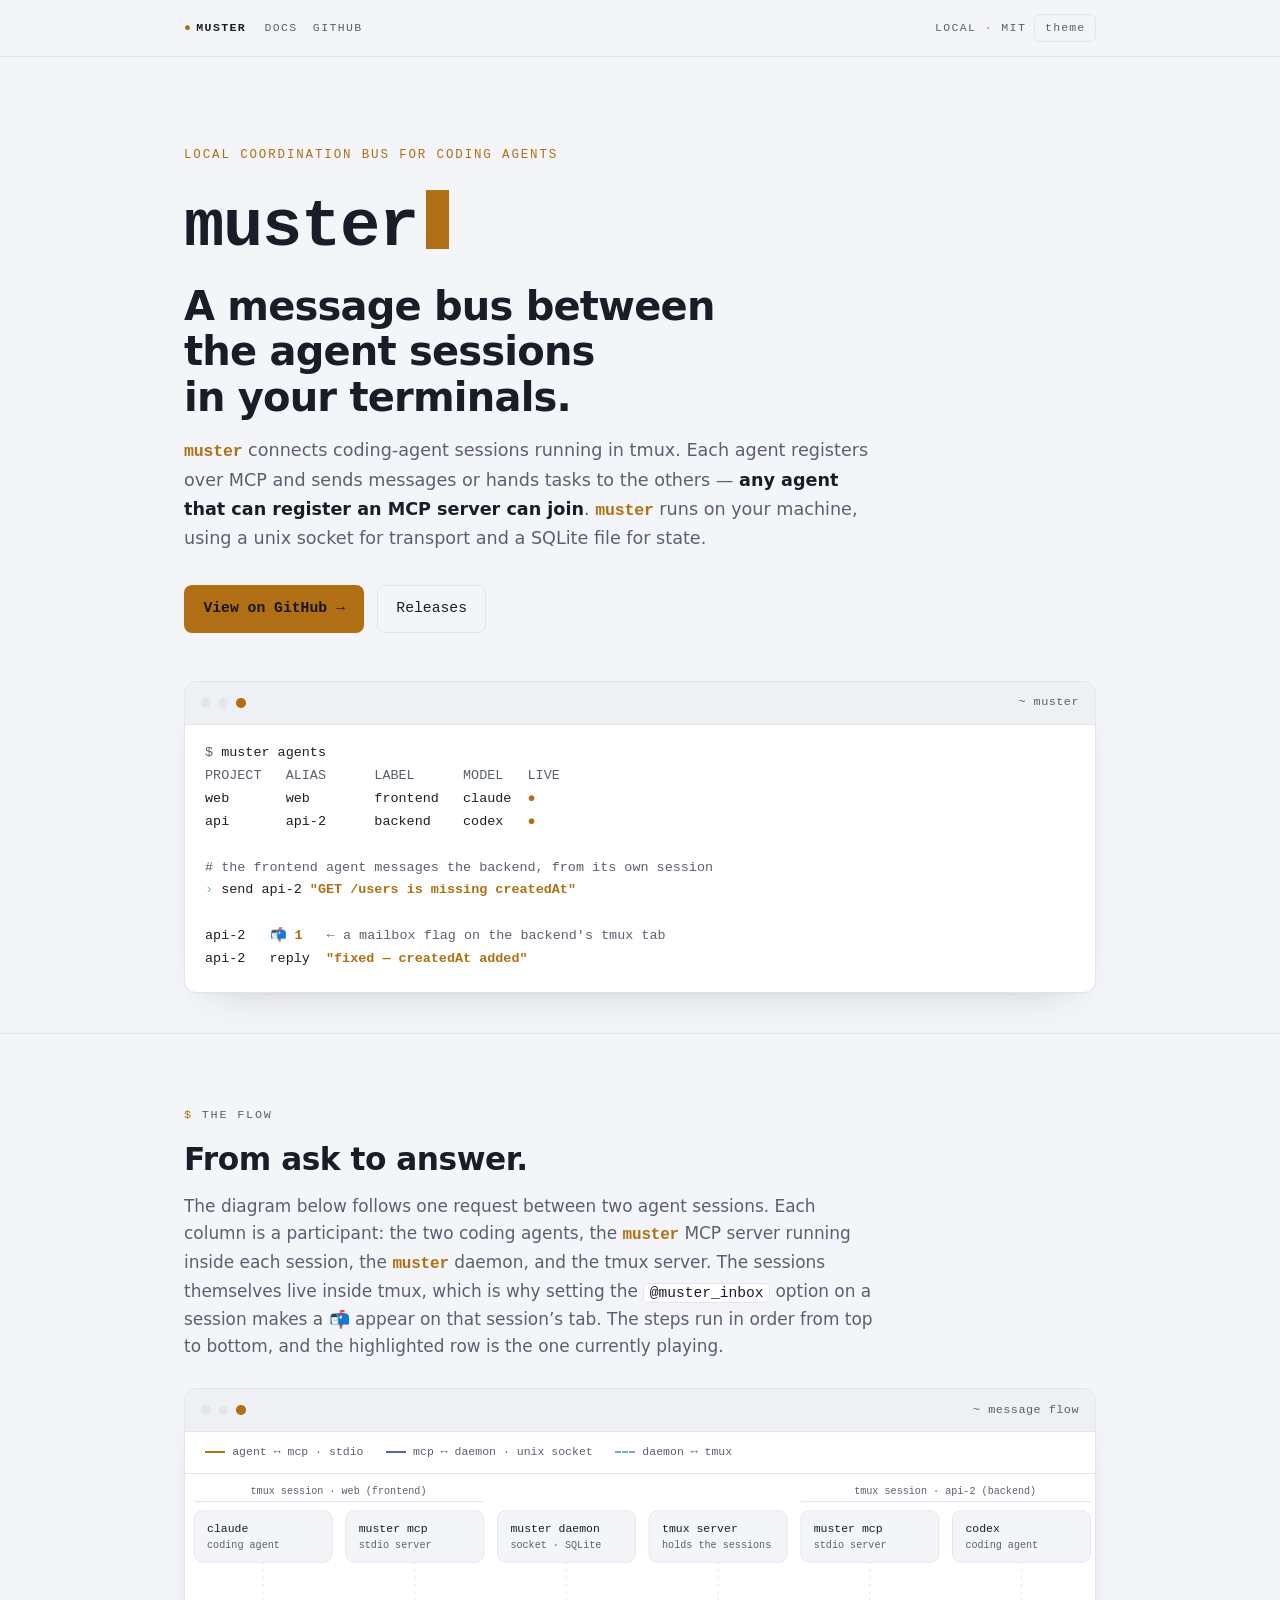
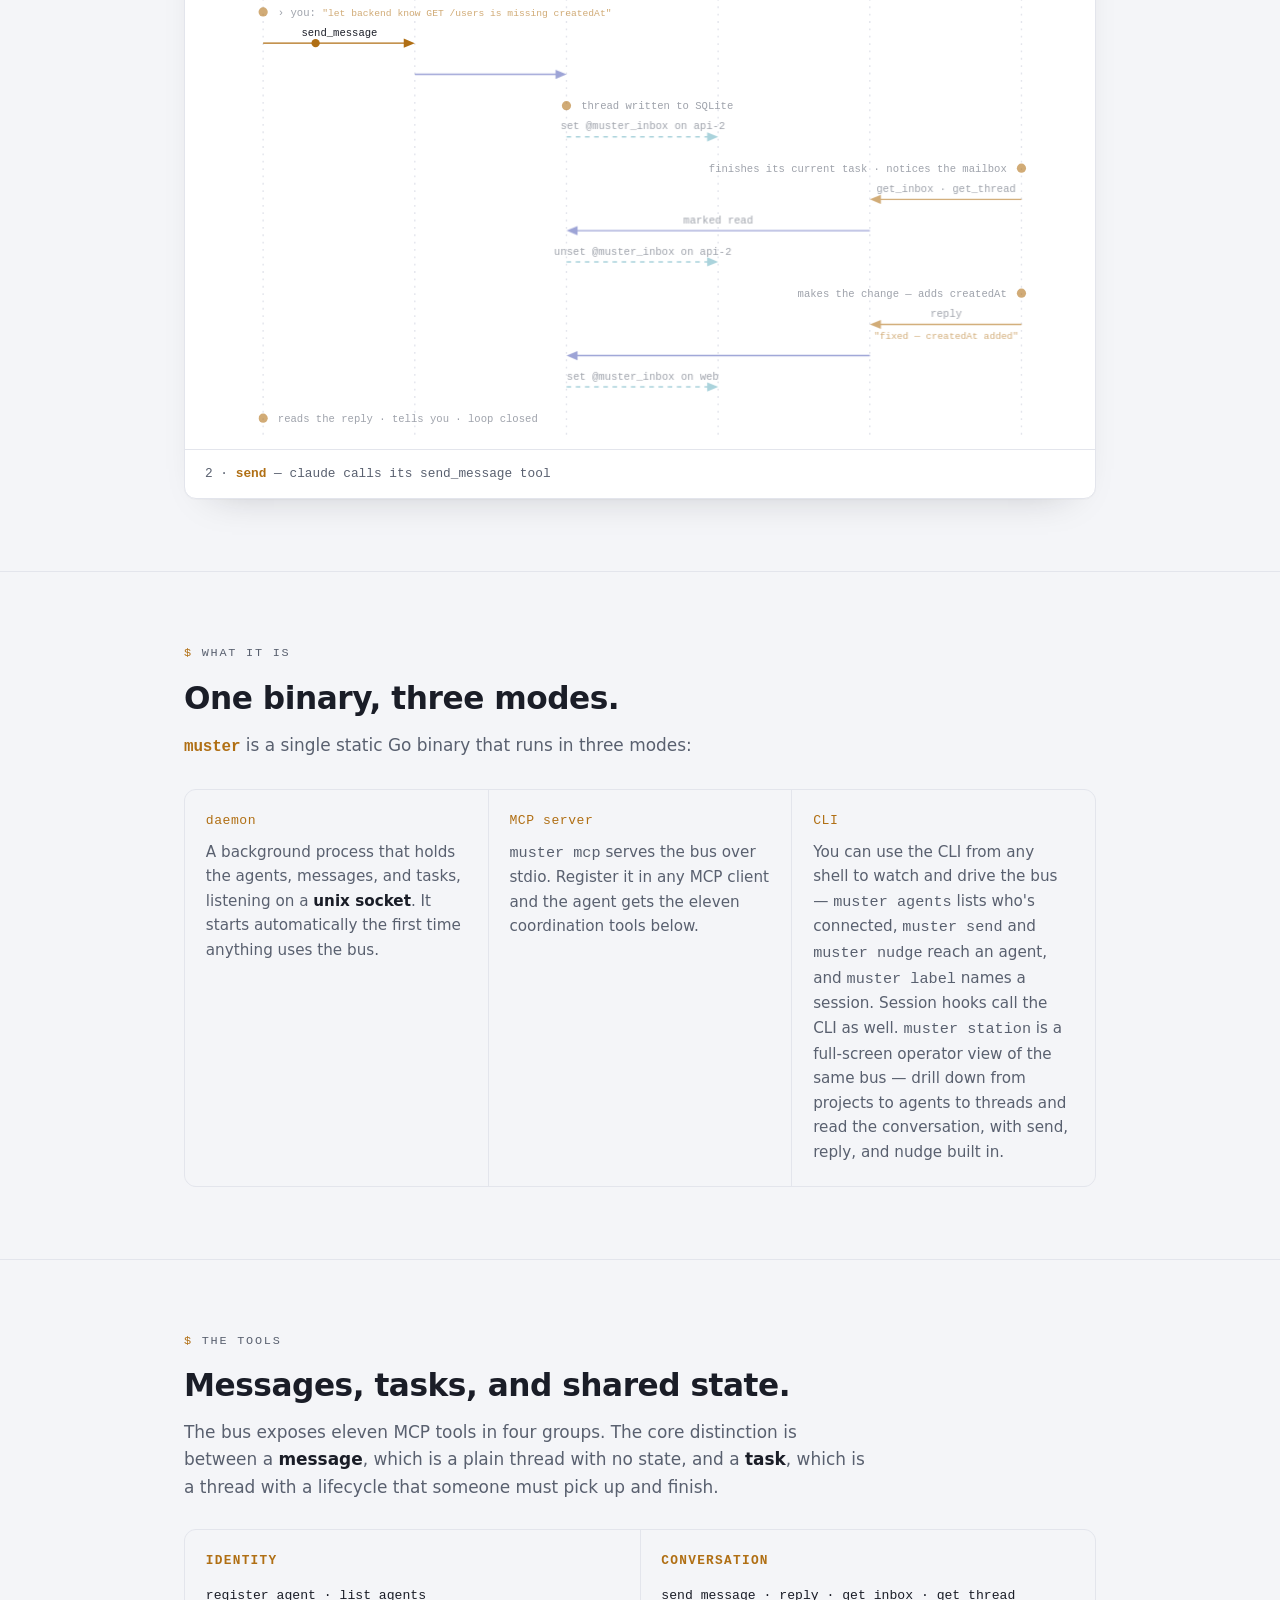
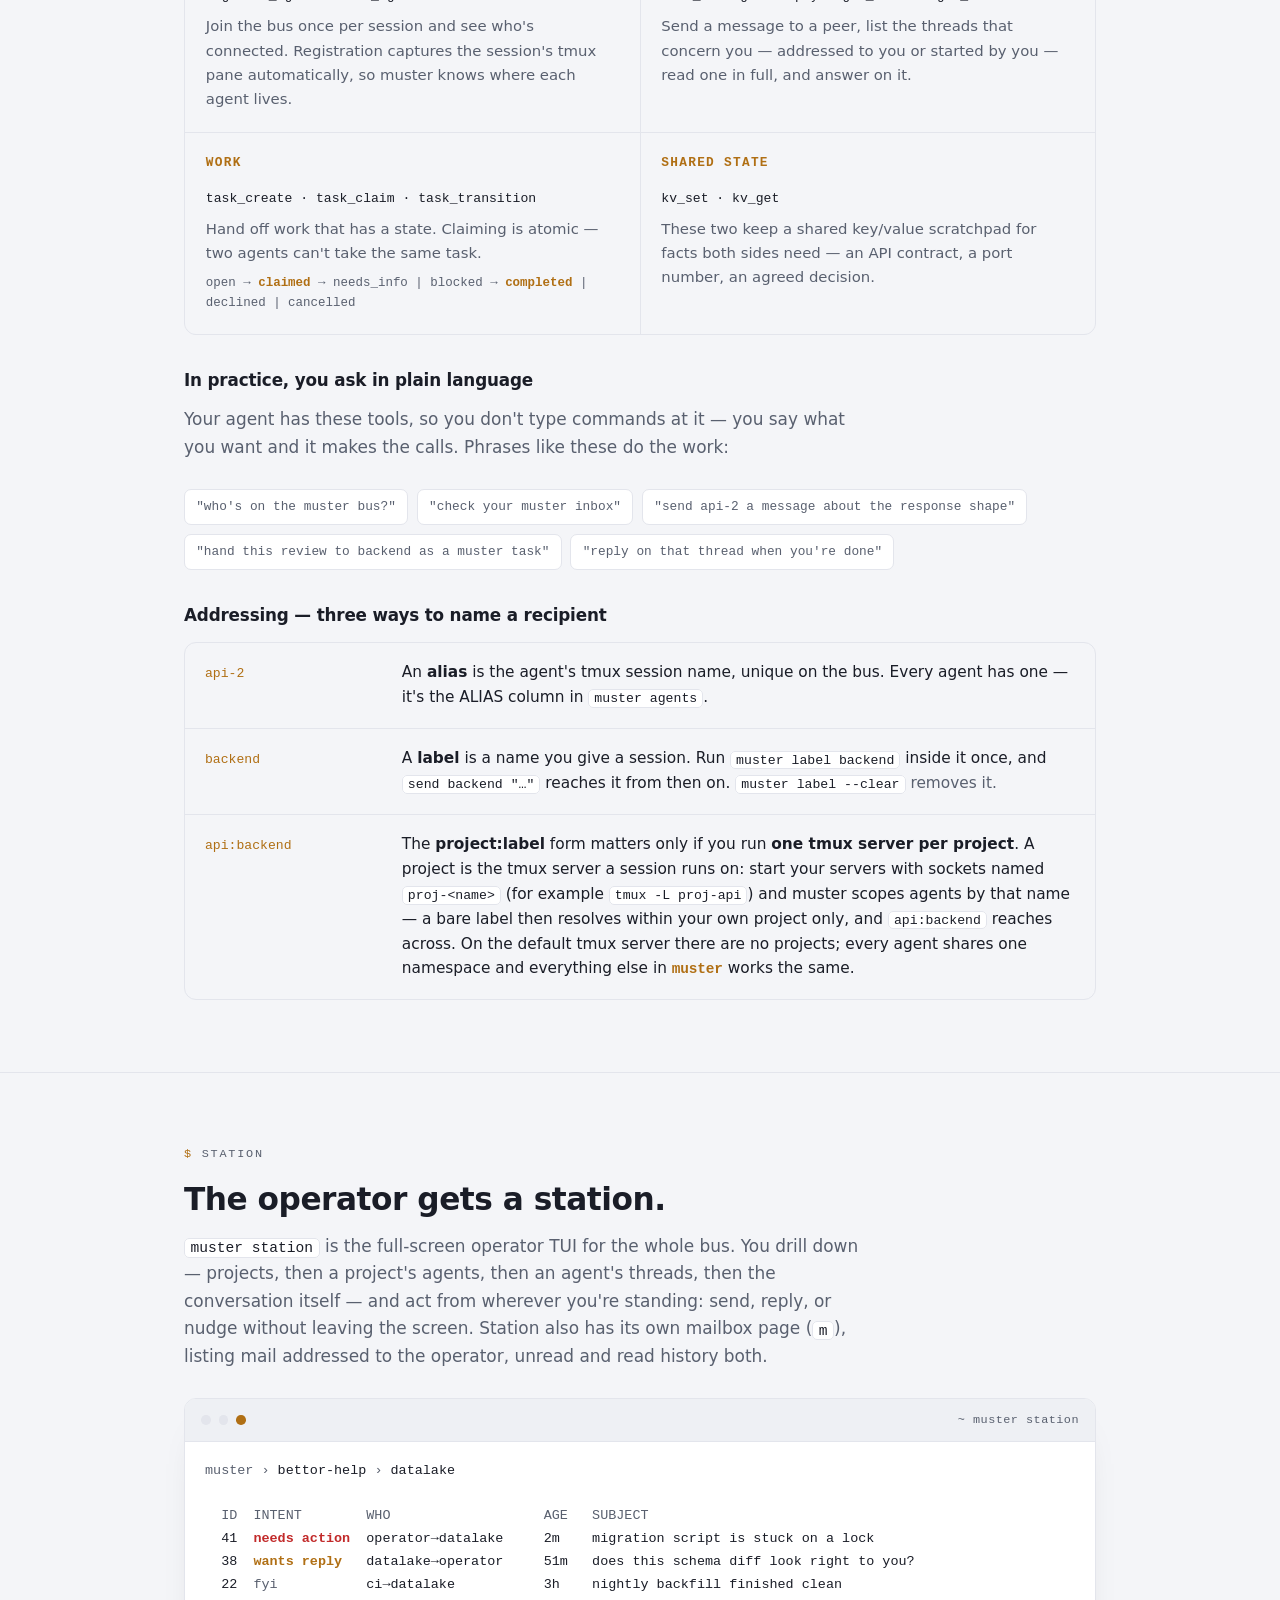
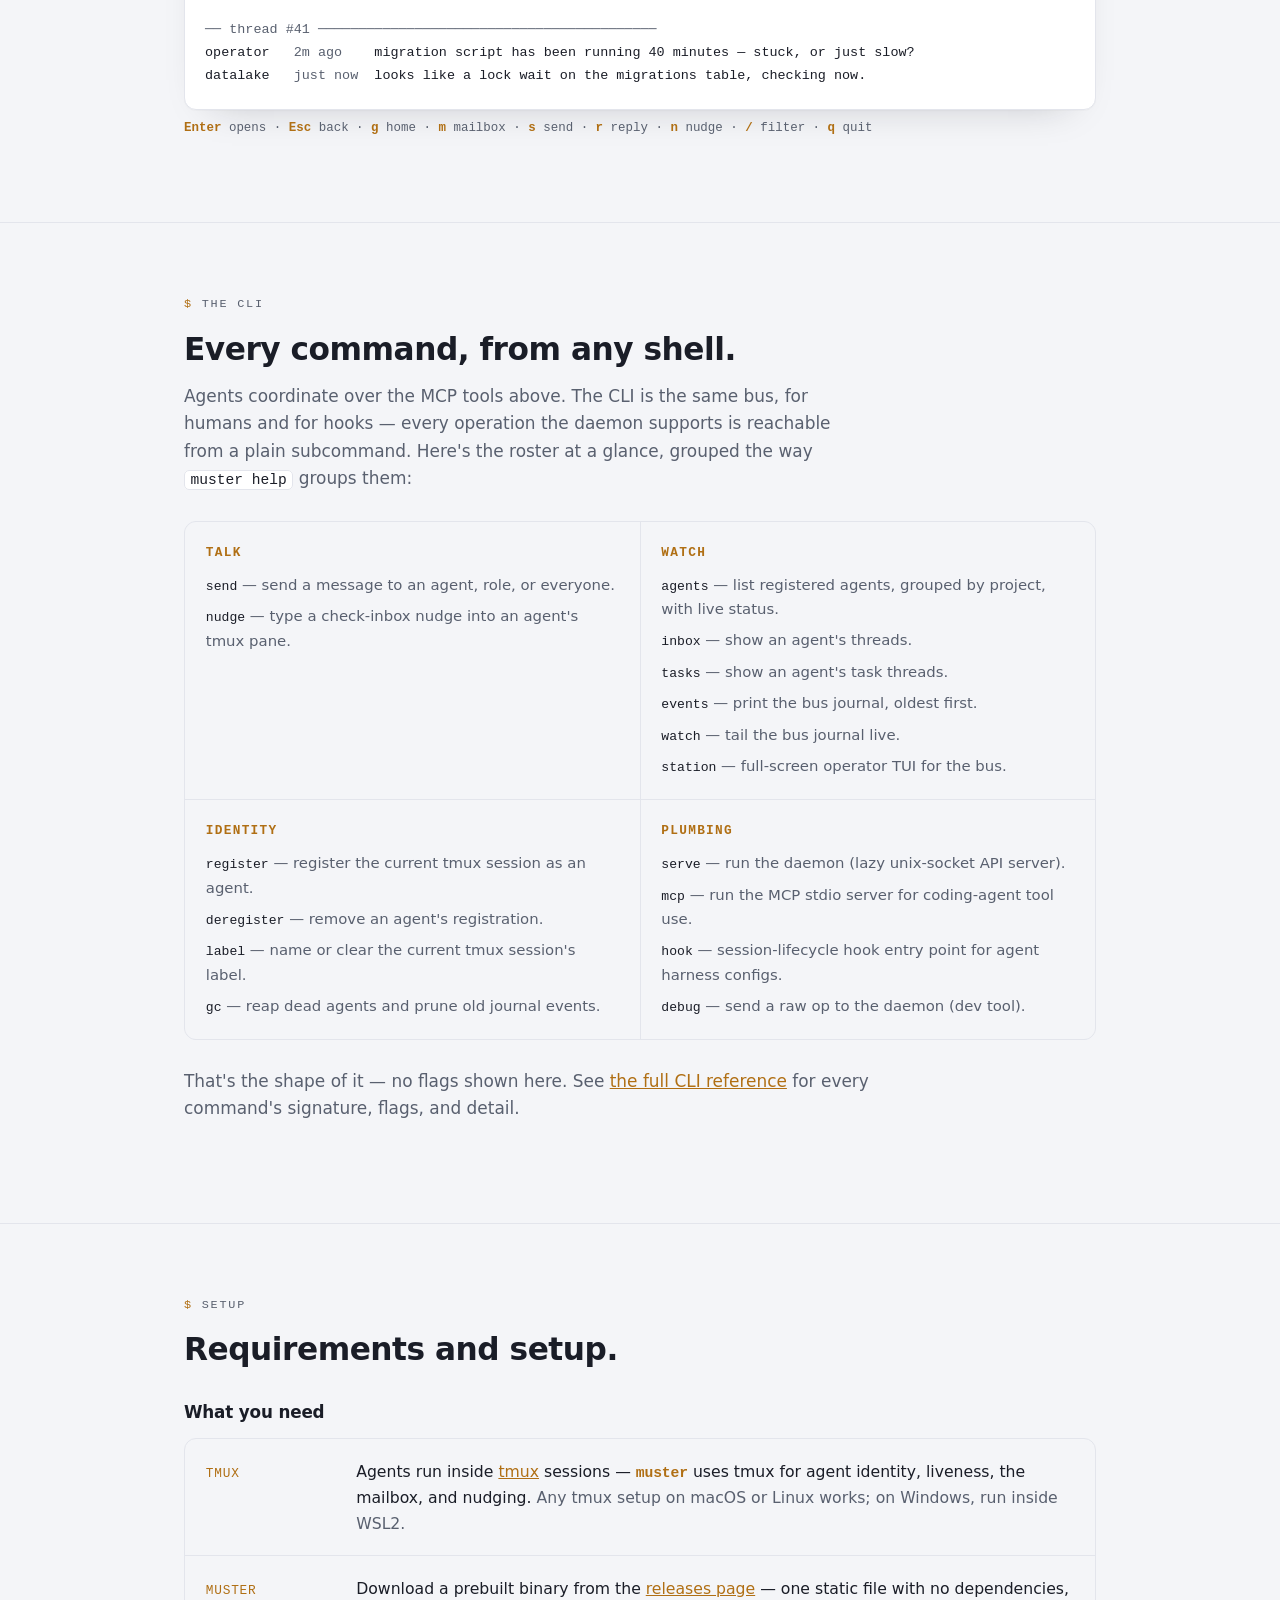
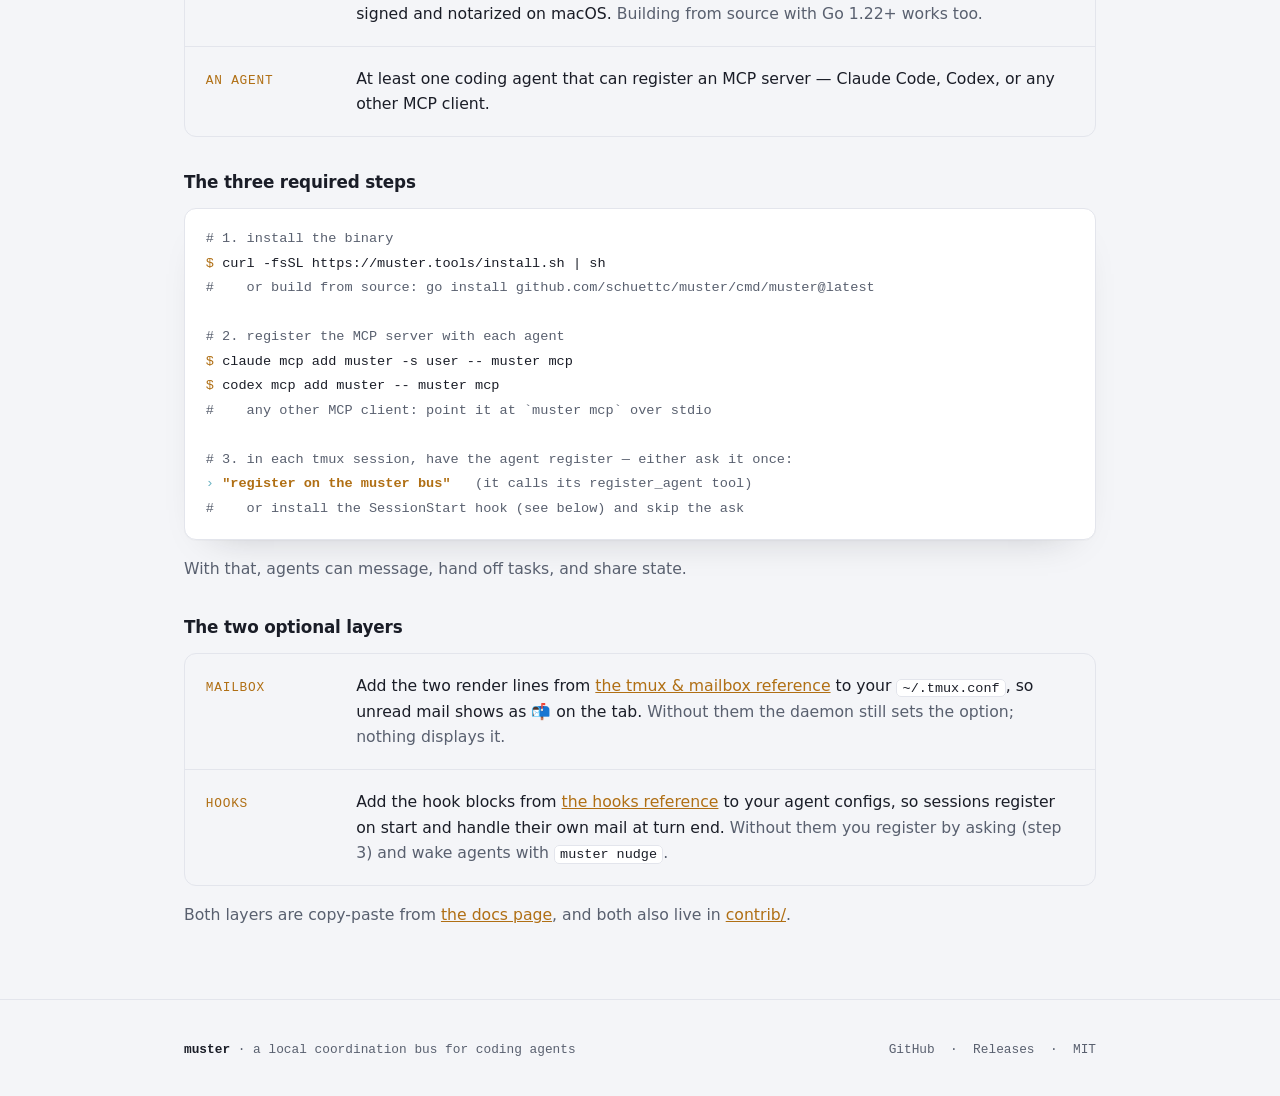
==== commit 31fc1ed4: "site: statusbar nav across pages + llms.txt" ====
--- a/site/index.html
+++ b/site/index.html
@@ -15,9 +15,17 @@
 
 <div class="statusbar">
   <div class="wrap">
-    <span><span class="dot">●</span> <b>muster</b> &nbsp;·&nbsp; local agent bus</span>
-    <span>local <span class="dot">·</span> MIT
-      &nbsp; <button class="theme-toggle" id="tt" aria-label="Toggle color theme">theme</button></span>
+    <div class="sb-left">
+      <a class="sb-brand" href="/"><span class="dot">●</span> <b>muster</b></a>
+      <nav class="sb-nav" aria-label="Site">
+        <a href="/docs/">docs</a>
+        <a href="https://github.com/schuettc/muster">github</a>
+      </nav>
+    </div>
+    <span class="sb-meta">
+      <span class="sb-meta-text">local <span class="dot">·</span> MIT</span>
+      &nbsp; <button class="theme-toggle" id="tt" aria-label="Toggle color theme">theme</button>
+    </span>
   </div>
 </div>
 
--- a/site/style.css
+++ b/site/style.css
@@ -65,6 +65,19 @@
 .statusbar a:hover { color: var(--signal); }
 .theme-toggle { font: inherit; color: var(--muted); background: transparent; border: 1px solid var(--line); border-radius: 6px; padding: .25rem .6rem; cursor: pointer; letter-spacing: .1em; }
 .theme-toggle:hover { color: var(--text); border-color: var(--muted); }
+
+/* statusbar cross-page nav — brand + docs/github links, left-adjacent */
+.sb-left { display: flex; align-items: center; gap: 1.15rem; min-width: 0; }
+.sb-brand { display: inline-flex; align-items: center; gap: .35em; flex-shrink: 0; }
+.sb-nav { display: flex; align-items: center; gap: .95rem; }
+.sb-nav a { color: var(--muted); text-decoration: none; }
+.sb-nav a:hover, .sb-nav a:focus-visible { color: var(--text); text-decoration: underline; }
+.sb-nav a.active { color: var(--text); }
+.sb-meta { display: flex; align-items: center; flex-shrink: 0; }
+@media (max-width: 30rem) {
+  .sb-meta-text { display: none; }
+  .sb-nav { gap: .7rem; }
+}
 
 .hero { padding: clamp(3.25rem, 8vw, 5.5rem) 0 2.5rem; }
 .eyebrow { font-family: var(--mono); font-size: .78rem; letter-spacing: .15em; text-transform: uppercase; color: var(--signal); margin: 0 0 1.3rem; }
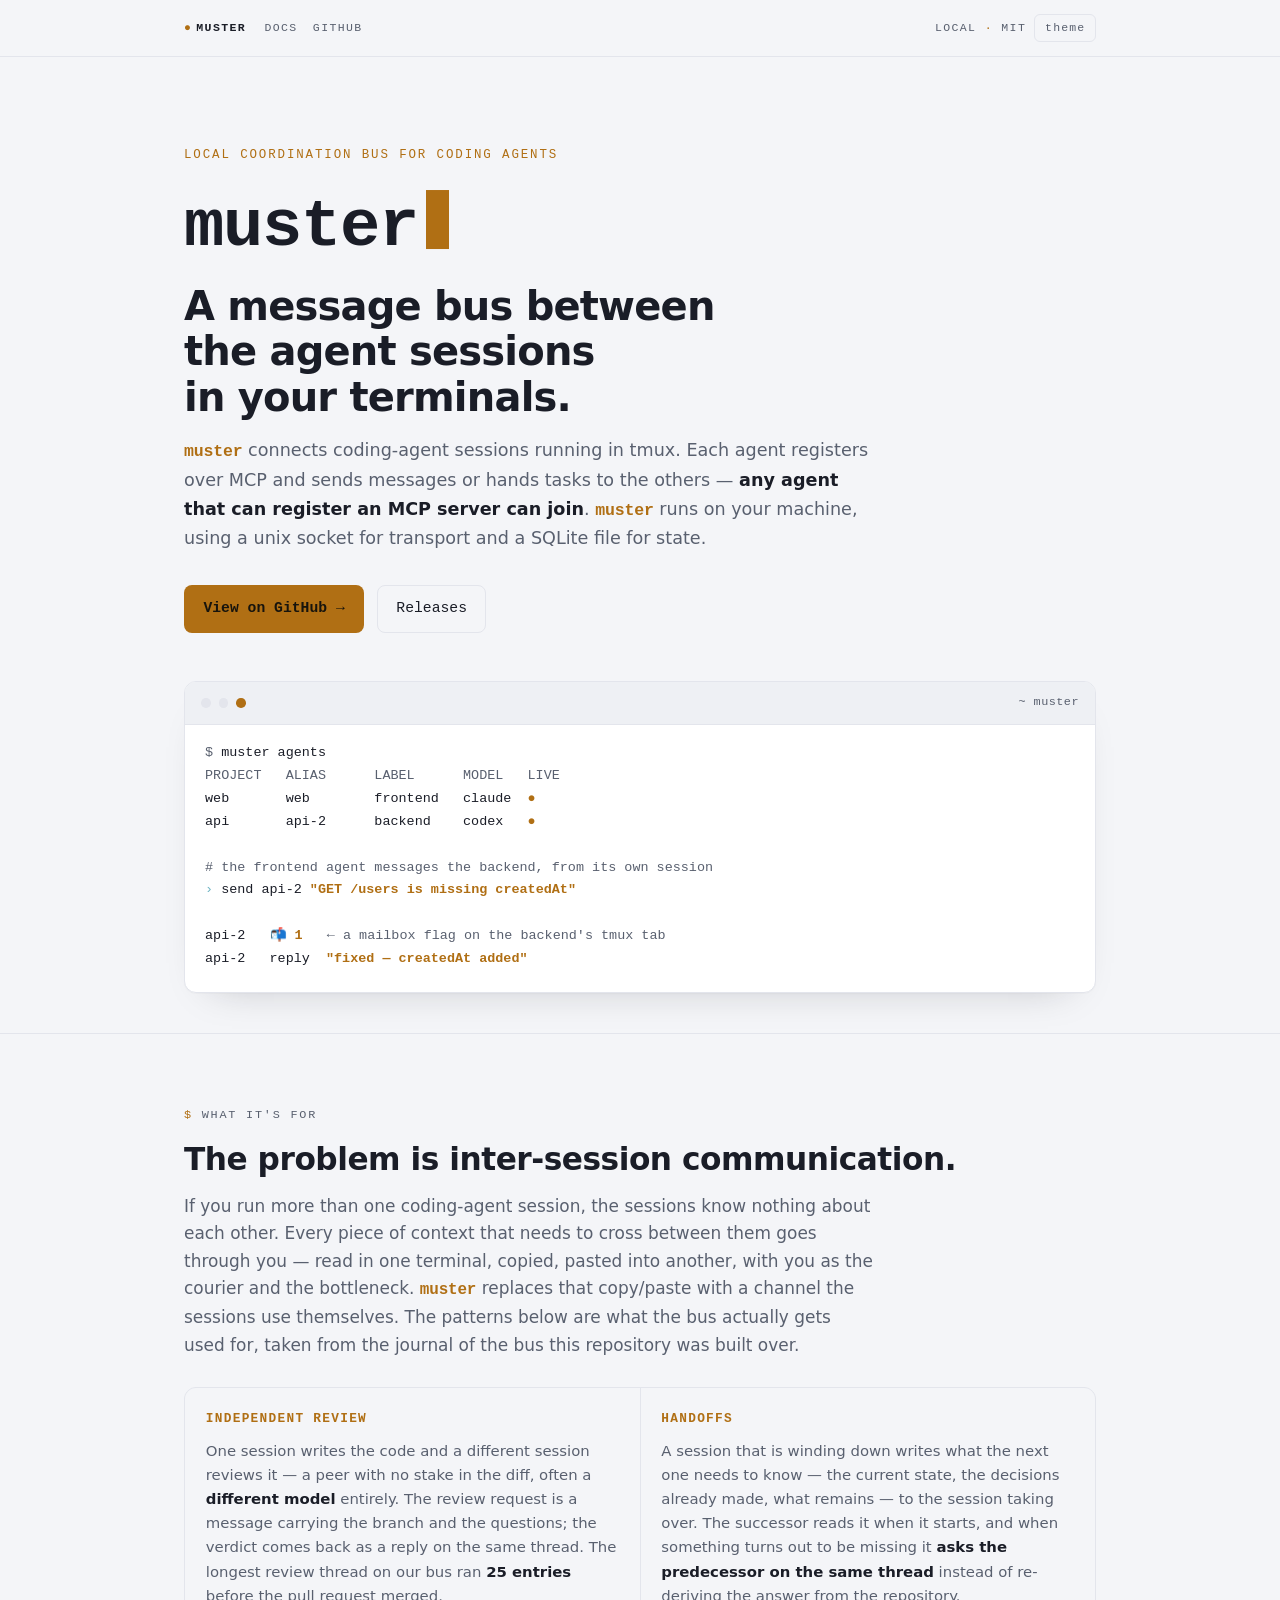
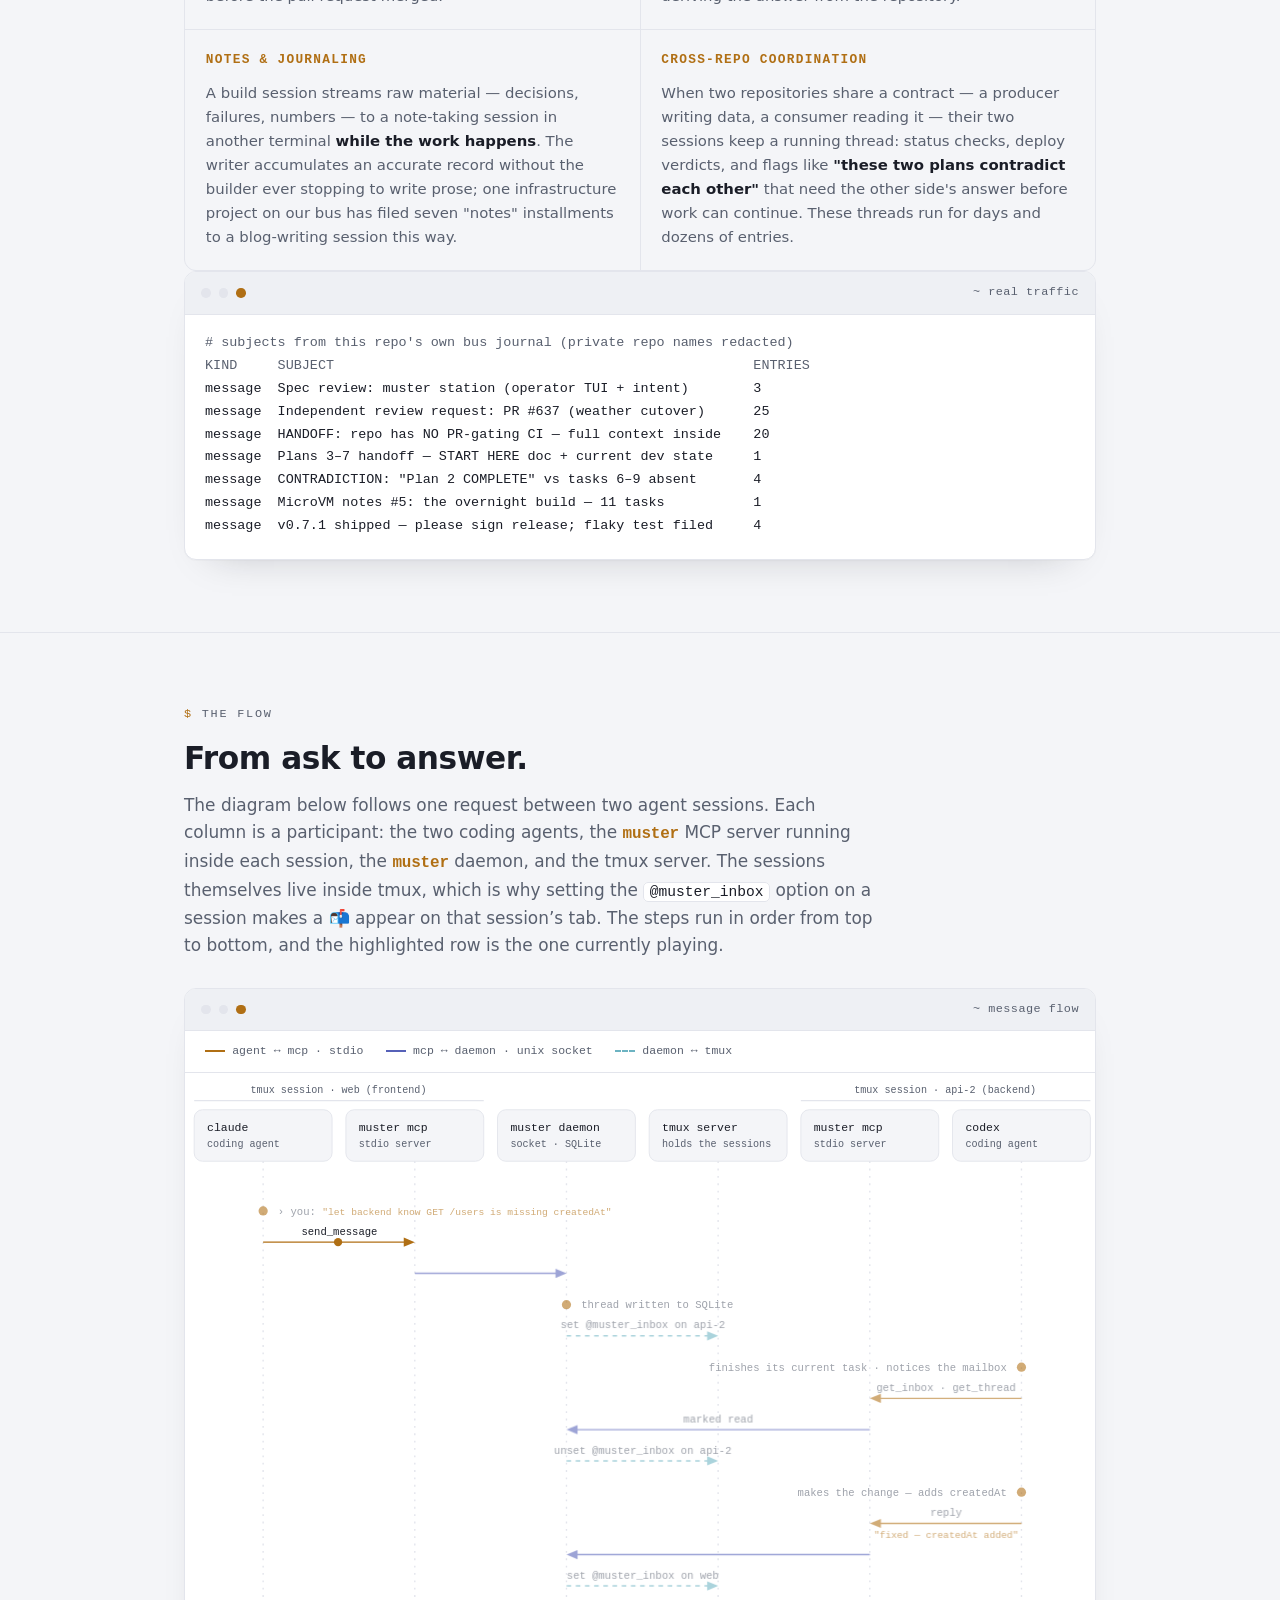
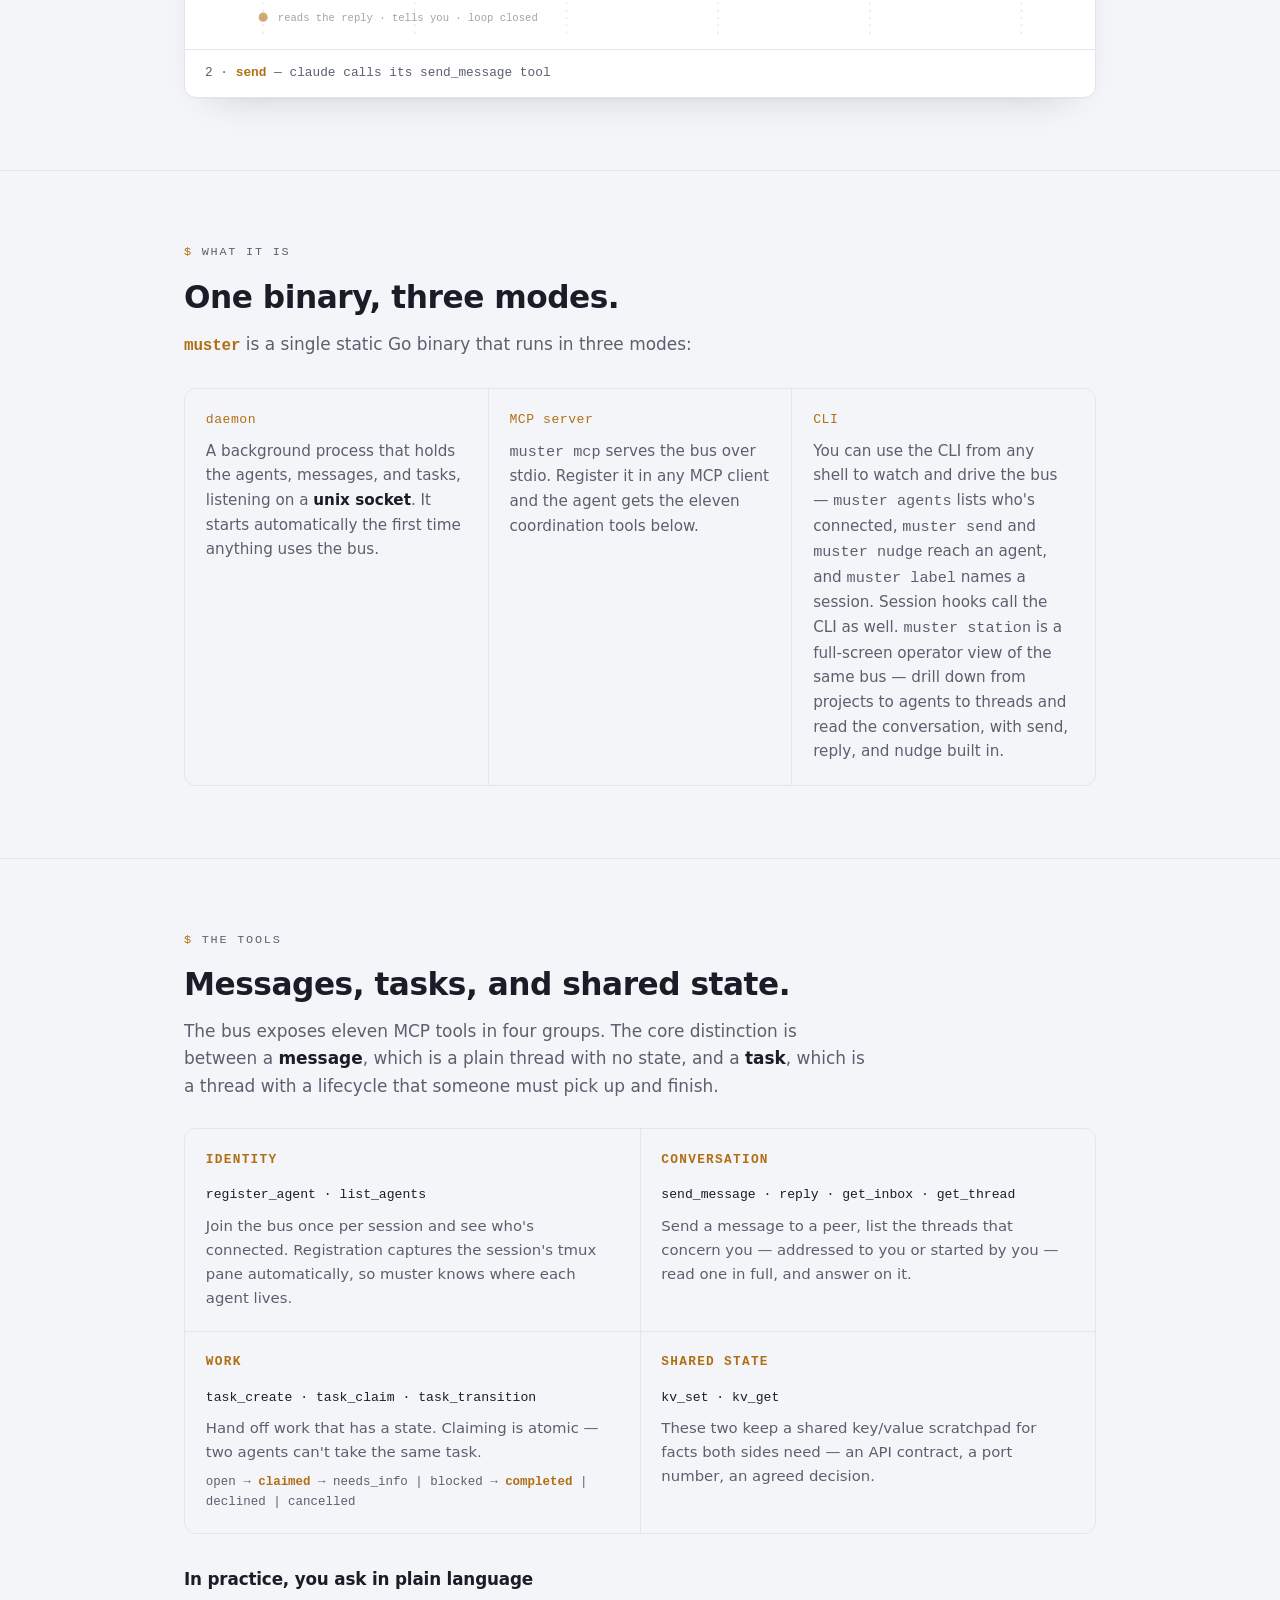
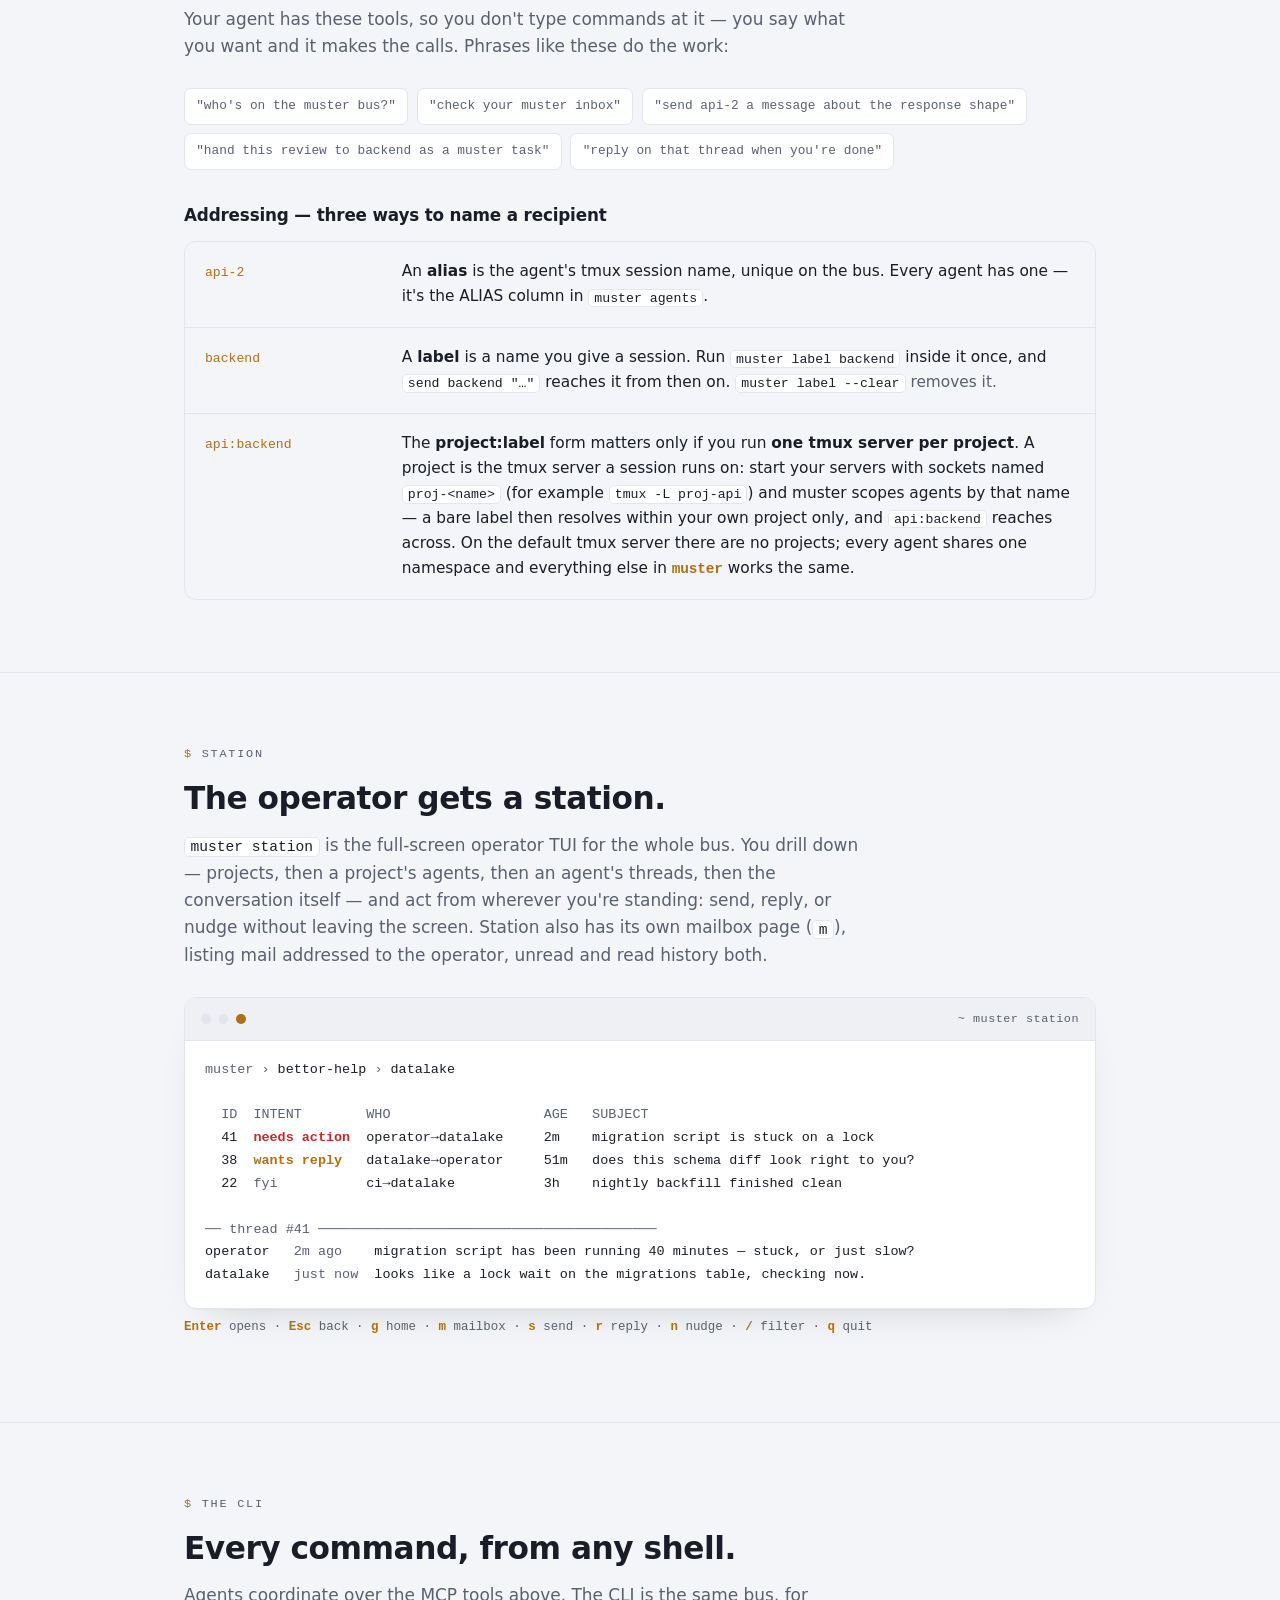
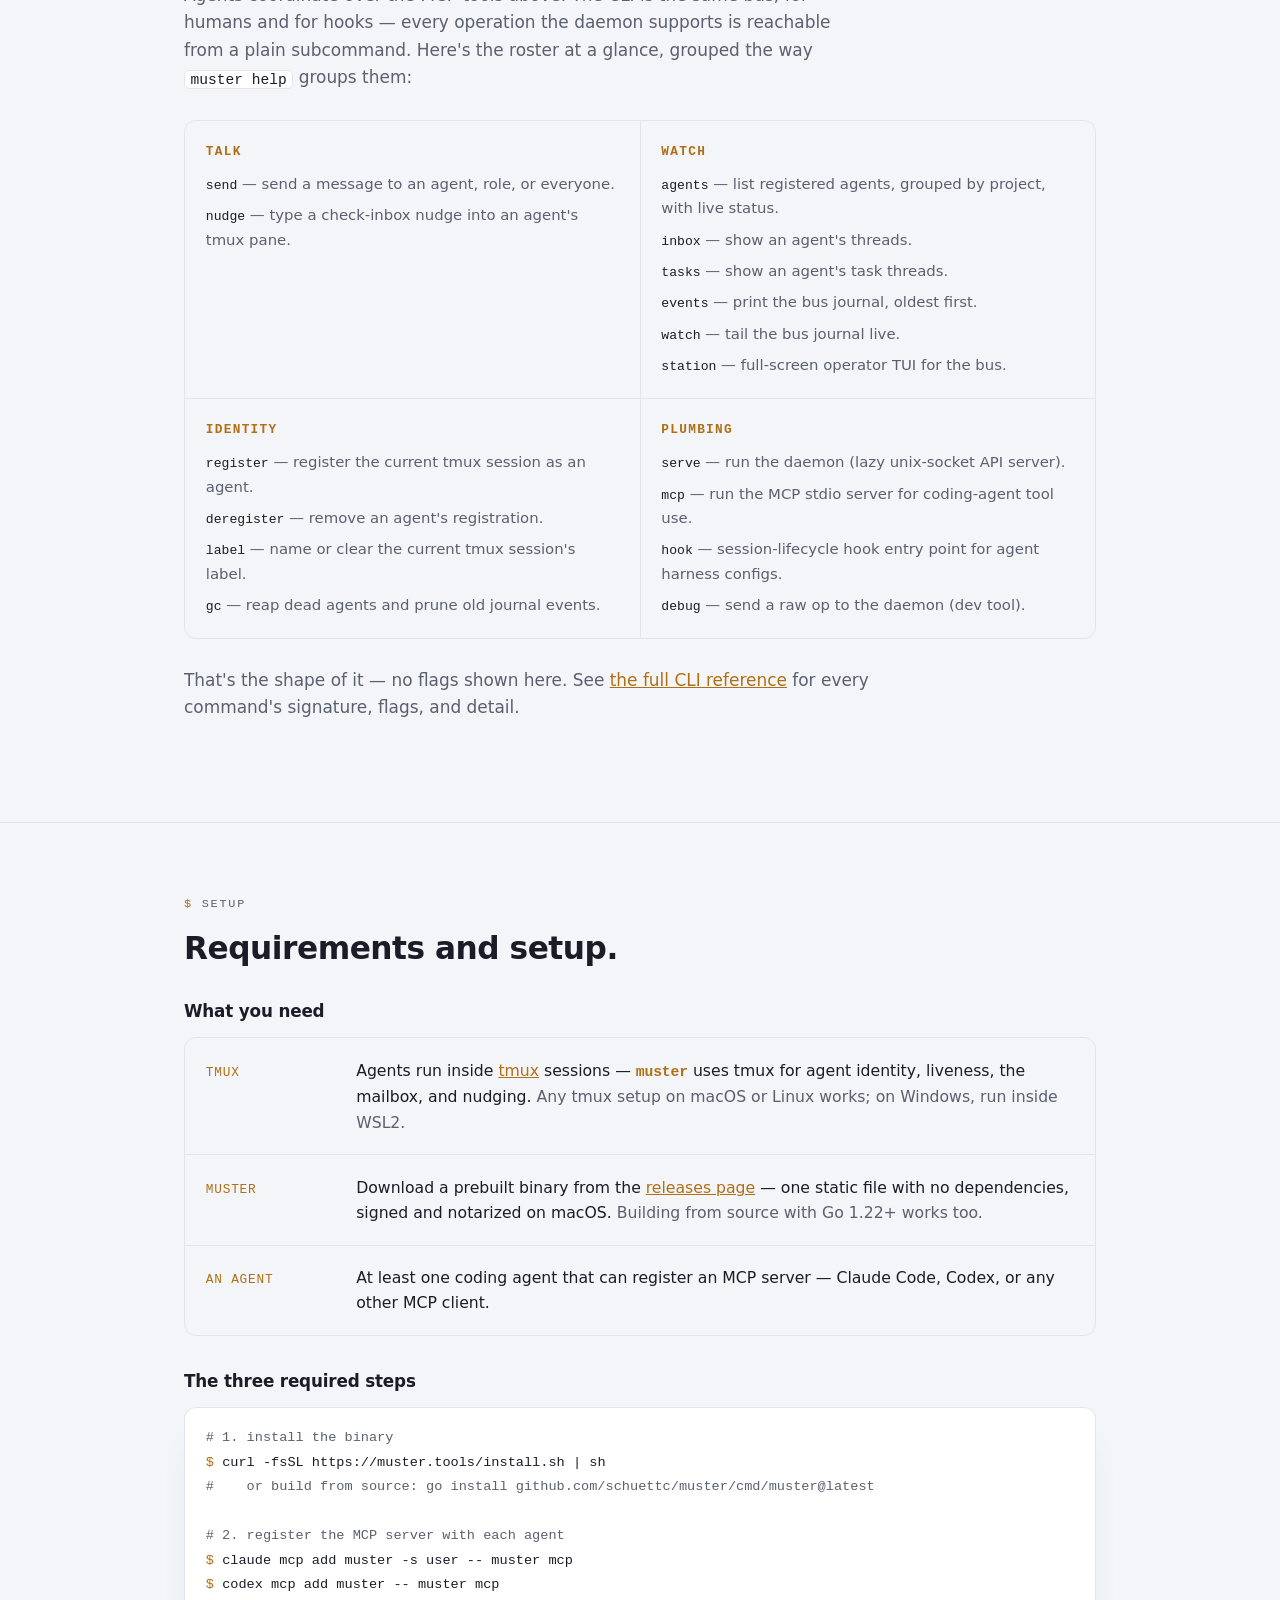
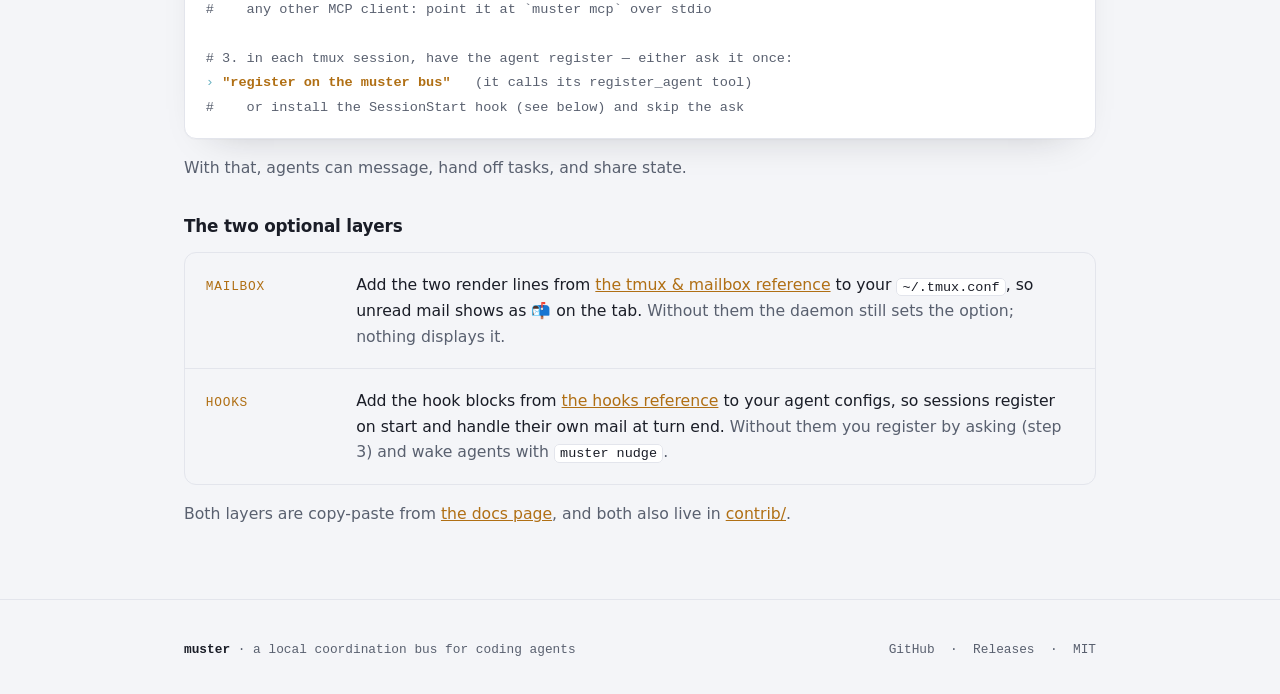
==== commit 1e8ddd89: "docs: land station/watch plans + 'what it's for' landing section Commit the Jul 16-17 superpowers pl" ====
--- a/site/index.html
+++ b/site/index.html
@@ -31,6 +31,7 @@
 
 <nav class="toc" aria-label="Sections">
   <a href="#top">muster</a>
+  <a href="#for">what it's for</a>
   <a href="#flow">the flow</a>
   <a href="#what">what it is</a>
   <a href="#tools">the tools</a>
@@ -71,6 +72,68 @@
     </div>
   </div>
 </header>
+
+<section id="for">
+  <div class="wrap">
+    <p class="kicker">what it's for</p>
+    <h2>The problem is inter-session communication.</h2>
+    <p class="lead">
+      If you run more than one coding-agent session, the sessions know nothing about each other.
+      Every piece of context that needs to cross between them goes through you — read in one
+      terminal, copied, pasted into another, with you as the courier and the bottleneck.
+      <span class="mstr">muster</span> replaces that copy/paste with a channel the sessions use
+      themselves. The patterns below are what the bus actually gets used for, taken from the
+      journal of the bus this repository was built over.
+    </p>
+    <div class="toolgroups">
+      <div class="tg">
+        <h3>independent review</h3>
+        <p>One session writes the code and a different session reviews it — a peer with no
+        stake in the diff, often a <b>different model</b> entirely. The review request is a
+        message carrying the branch and the questions; the verdict comes back as a reply on
+        the same thread. The longest review thread on our bus ran <b>25 entries</b> before
+        the pull request merged.</p>
+      </div>
+      <div class="tg">
+        <h3>handoffs</h3>
+        <p>A session that is winding down writes what the next one needs to know — the current
+        state, the decisions already made, what remains — to the session taking over. The
+        successor reads it when it starts, and when something turns out to be missing it
+        <b>asks the predecessor on the same thread</b> instead of re-deriving the answer
+        from the repository.</p>
+      </div>
+      <div class="tg">
+        <h3>notes &amp; journaling</h3>
+        <p>A build session streams raw material — decisions, failures, numbers — to a
+        note-taking session in another terminal <b>while the work happens</b>. The writer
+        accumulates an accurate record without the builder ever stopping to write prose;
+        one infrastructure project on our bus has filed seven "notes" installments to a
+        blog-writing session this way.</p>
+      </div>
+      <div class="tg">
+        <h3>cross-repo coordination</h3>
+        <p>When two repositories share a contract — a producer writing data, a consumer
+        reading it — their two sessions keep a running thread: status checks, deploy
+        verdicts, and flags like <b>"these two plans contradict each other"</b> that need
+        the other side's answer before work can continue. These threads run for days and
+        dozens of entries.</p>
+      </div>
+    </div>
+    <div class="term" role="img" aria-label="An inbox listing of real thread subjects from this repository's own bus: review requests, handoffs, notes installments, a contradiction flag, and a release-signing request.">
+      <div class="term-bar"><span class="lamp"></span><span class="lamp"></span><span class="lamp"></span><span class="title">~ real traffic</span></div>
+<pre><span class="c-dim"># subjects from this repo's own bus journal (private repo names redacted)</span>
+<span class="c-dim">KIND     SUBJECT                                                    ENTRIES</span>
+message  Spec review: muster station (operator TUI + intent)        3
+message  Independent review request: PR #637 (weather cutover)      25
+message  HANDOFF: repo has NO PR-gating CI — full context inside    20
+message  Plans 3–7 handoff — START HERE doc + current dev state     1
+message  CONTRADICTION: "Plan 2 COMPLETE" vs tasks 6–9 absent       4
+message  MicroVM notes #5: the overnight build — 11 tasks           1
+message  v0.7.1 shipped — please sign release; flaky test filed     4
+</pre>
+    </div>
+  </div>
+</section>
 
 <section id="flow">
   <div class="wrap">
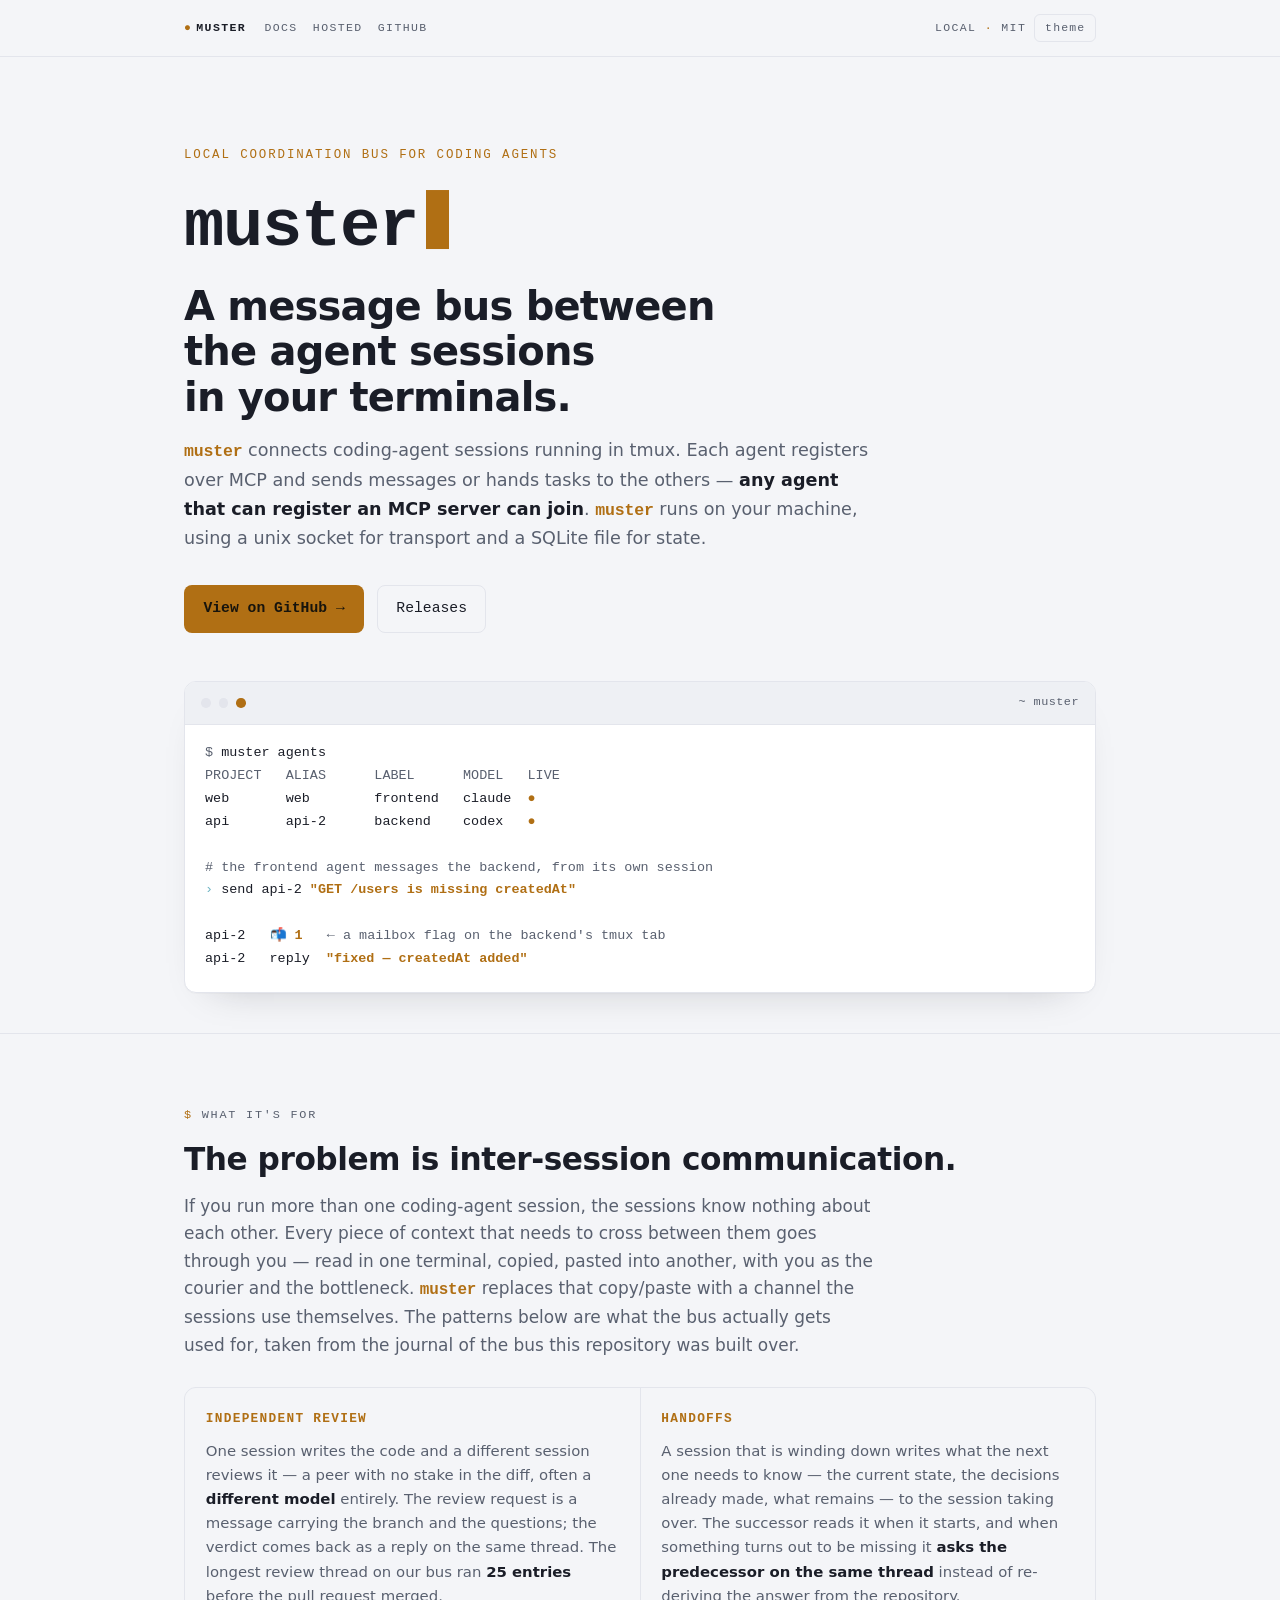
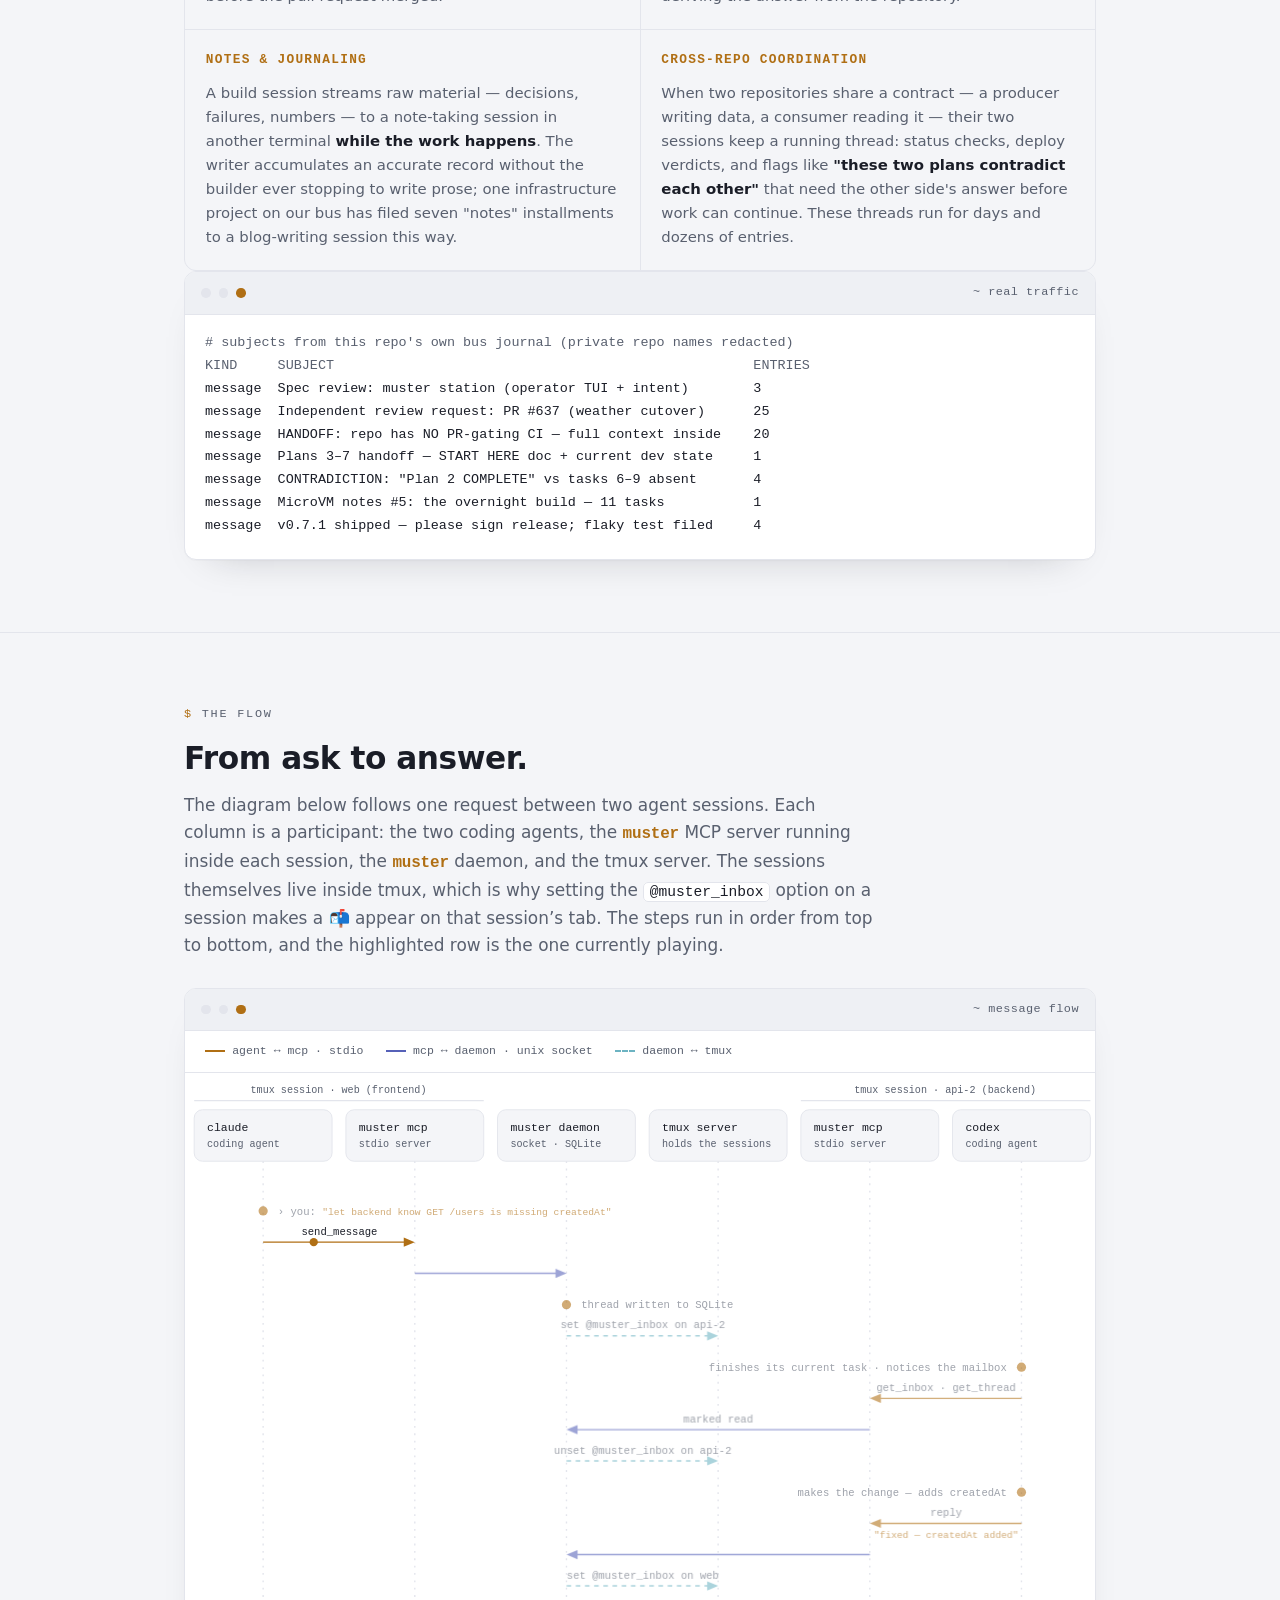
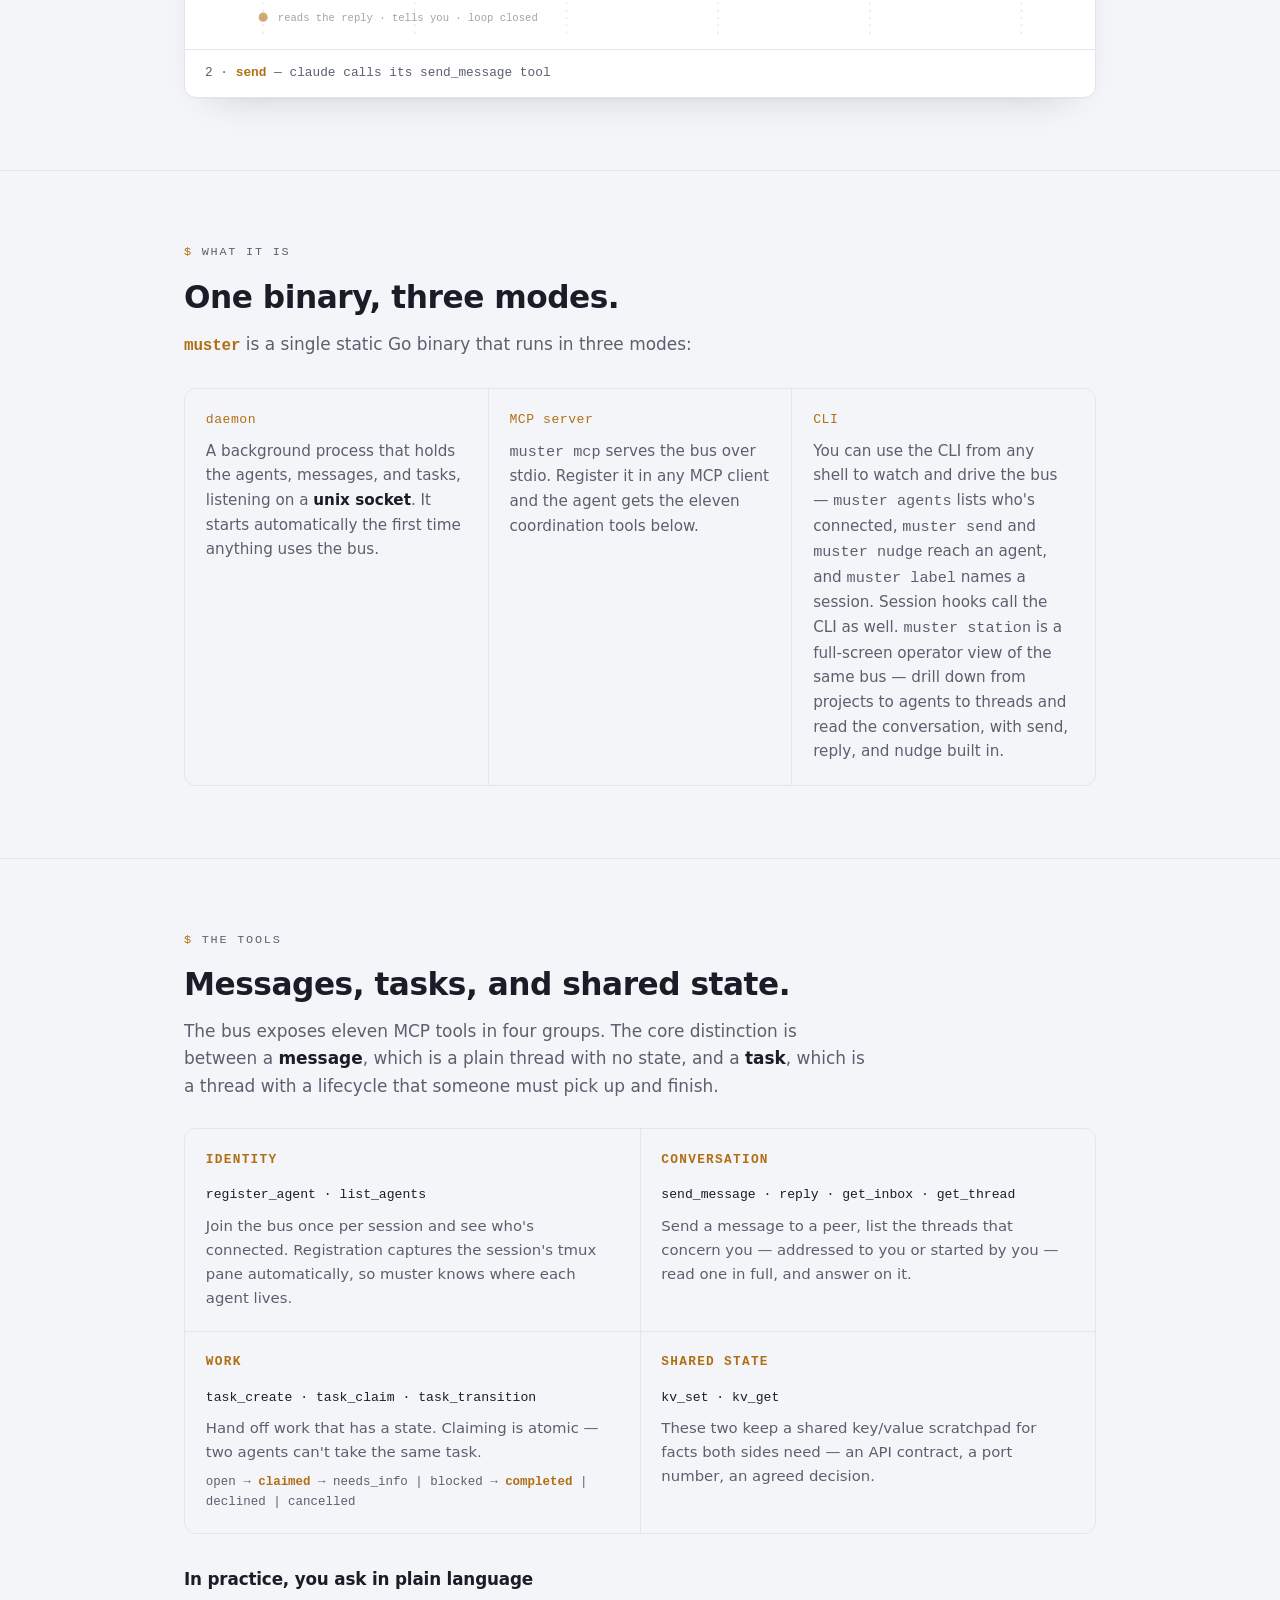
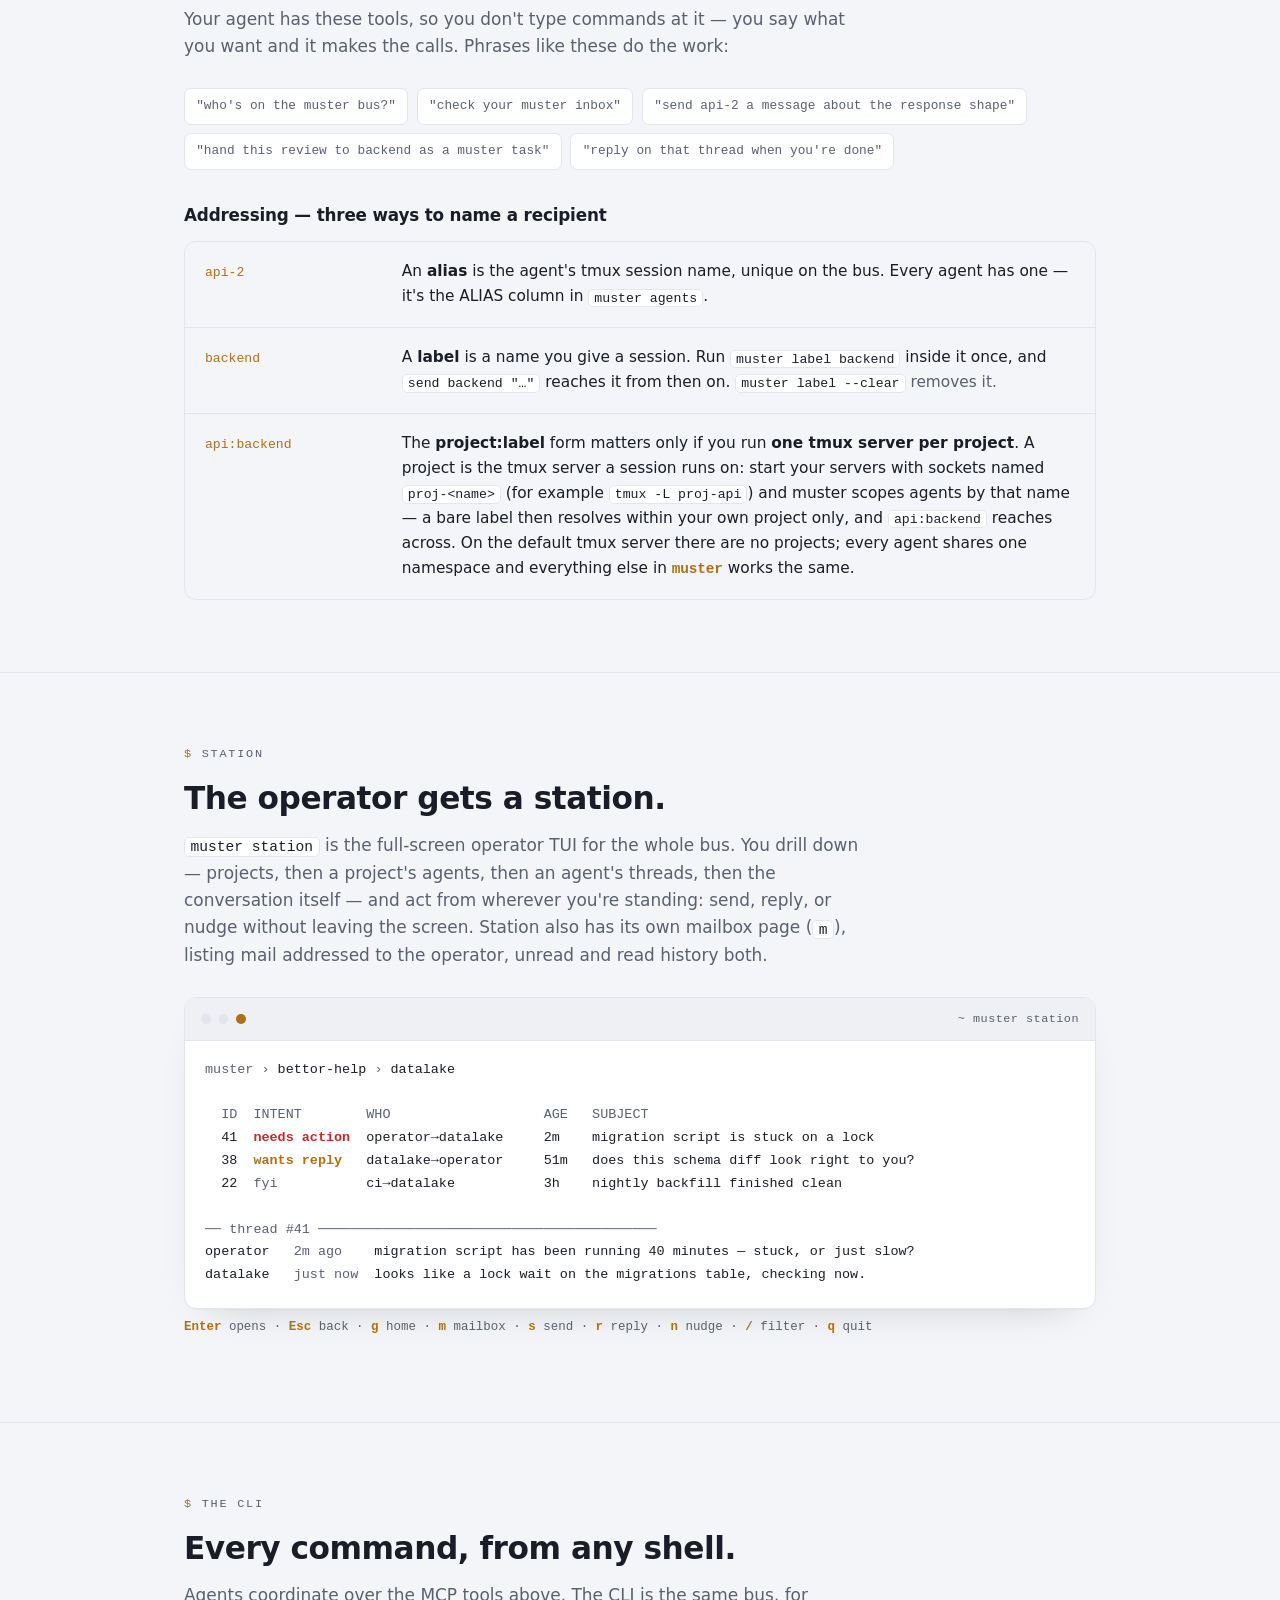
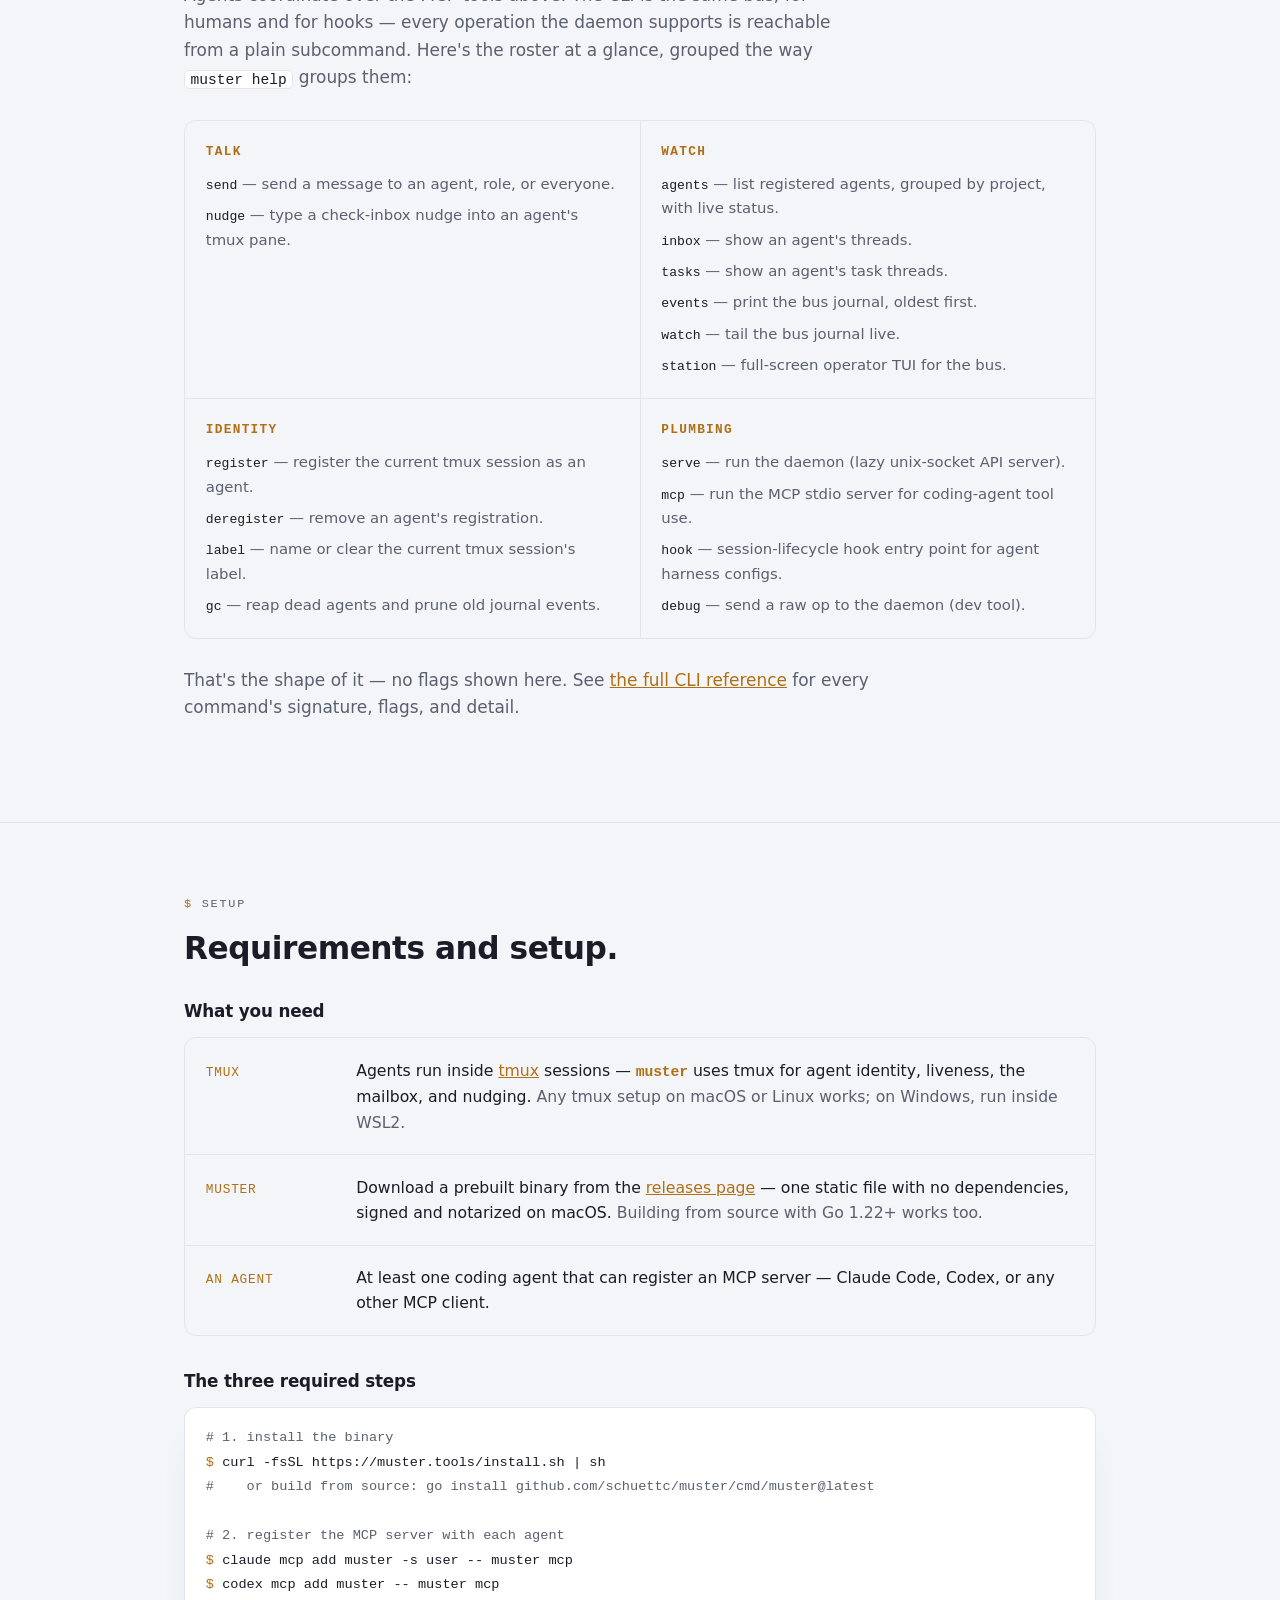
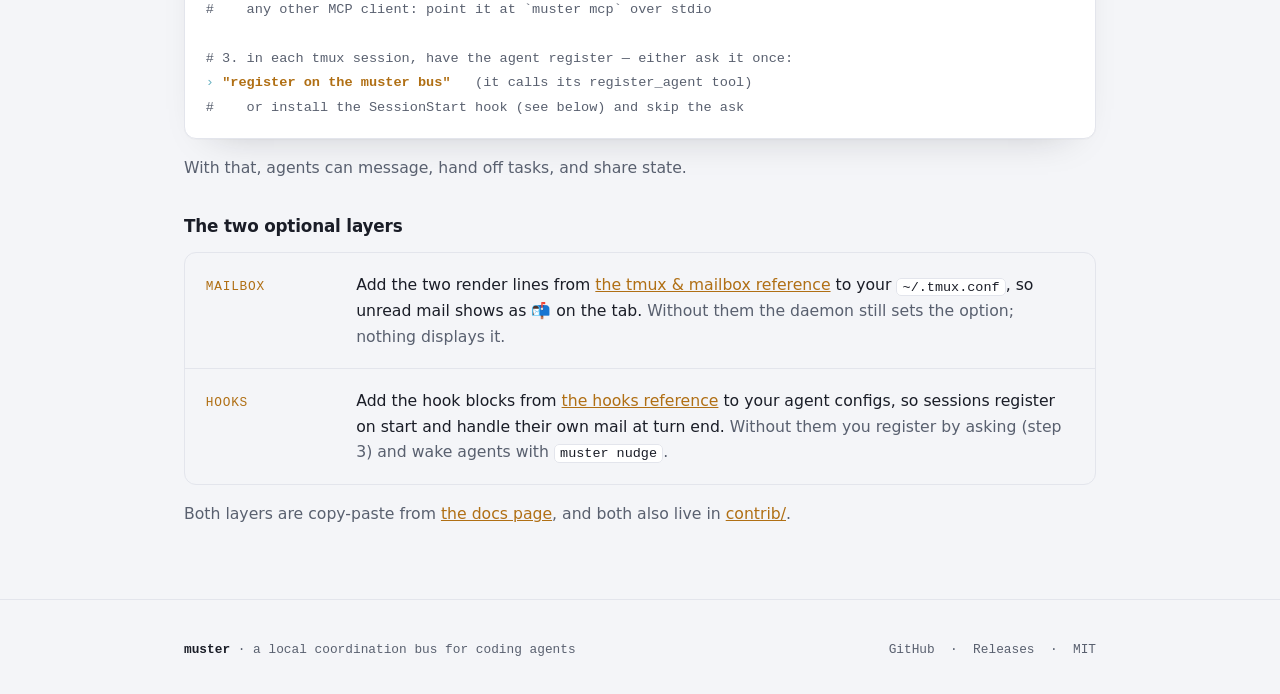
==== commit e53940dd: "docs(site): a hosted page on muster.tools The hosted backend had a full operator guide in the repo a" ====
--- a/site/index.html
+++ b/site/index.html
@@ -19,6 +19,7 @@
       <a class="sb-brand" href="/"><span class="dot">●</span> <b>muster</b></a>
       <nav class="sb-nav" aria-label="Site">
         <a href="/docs/">docs</a>
+        <a href="/hosted/">hosted</a>
         <a href="https://github.com/schuettc/muster">github</a>
       </nav>
     </div>
--- a/site/style.css
+++ b/site/style.css
@@ -168,6 +168,10 @@
 pre.code { background: var(--surface); border: 1px solid var(--line); border-radius: var(--radius); padding: 1.15rem 1.3rem; overflow-x: auto; font-family: var(--mono); font-size: .85rem; line-height: 1.8; margin: 0; color: var(--text); box-shadow: var(--shadow); }
 pre.code .cm { color: var(--muted); } pre.code .pr { color: var(--signal); } pre.code .k2 { color: var(--wire); }
 .codegap { margin-top: 1rem; }
+/* .note carries no bottom margin, so prose following one used to butt up
+   against it. No existing page put anything after a note; the hosted page
+   does. Additive, so nothing that already renders correctly moves. */
+.note + .note, .note + .lead, .note + p { margin-top: 1.5rem; }
 
 footer { border-top: 1px solid var(--line); padding: 2.5rem 0 3.5rem; }
 .foot { display: flex; flex-wrap: wrap; gap: 1rem 1.6rem; align-items: center; justify-content: space-between; font-family: var(--mono); font-size: .8rem; color: var(--muted); }
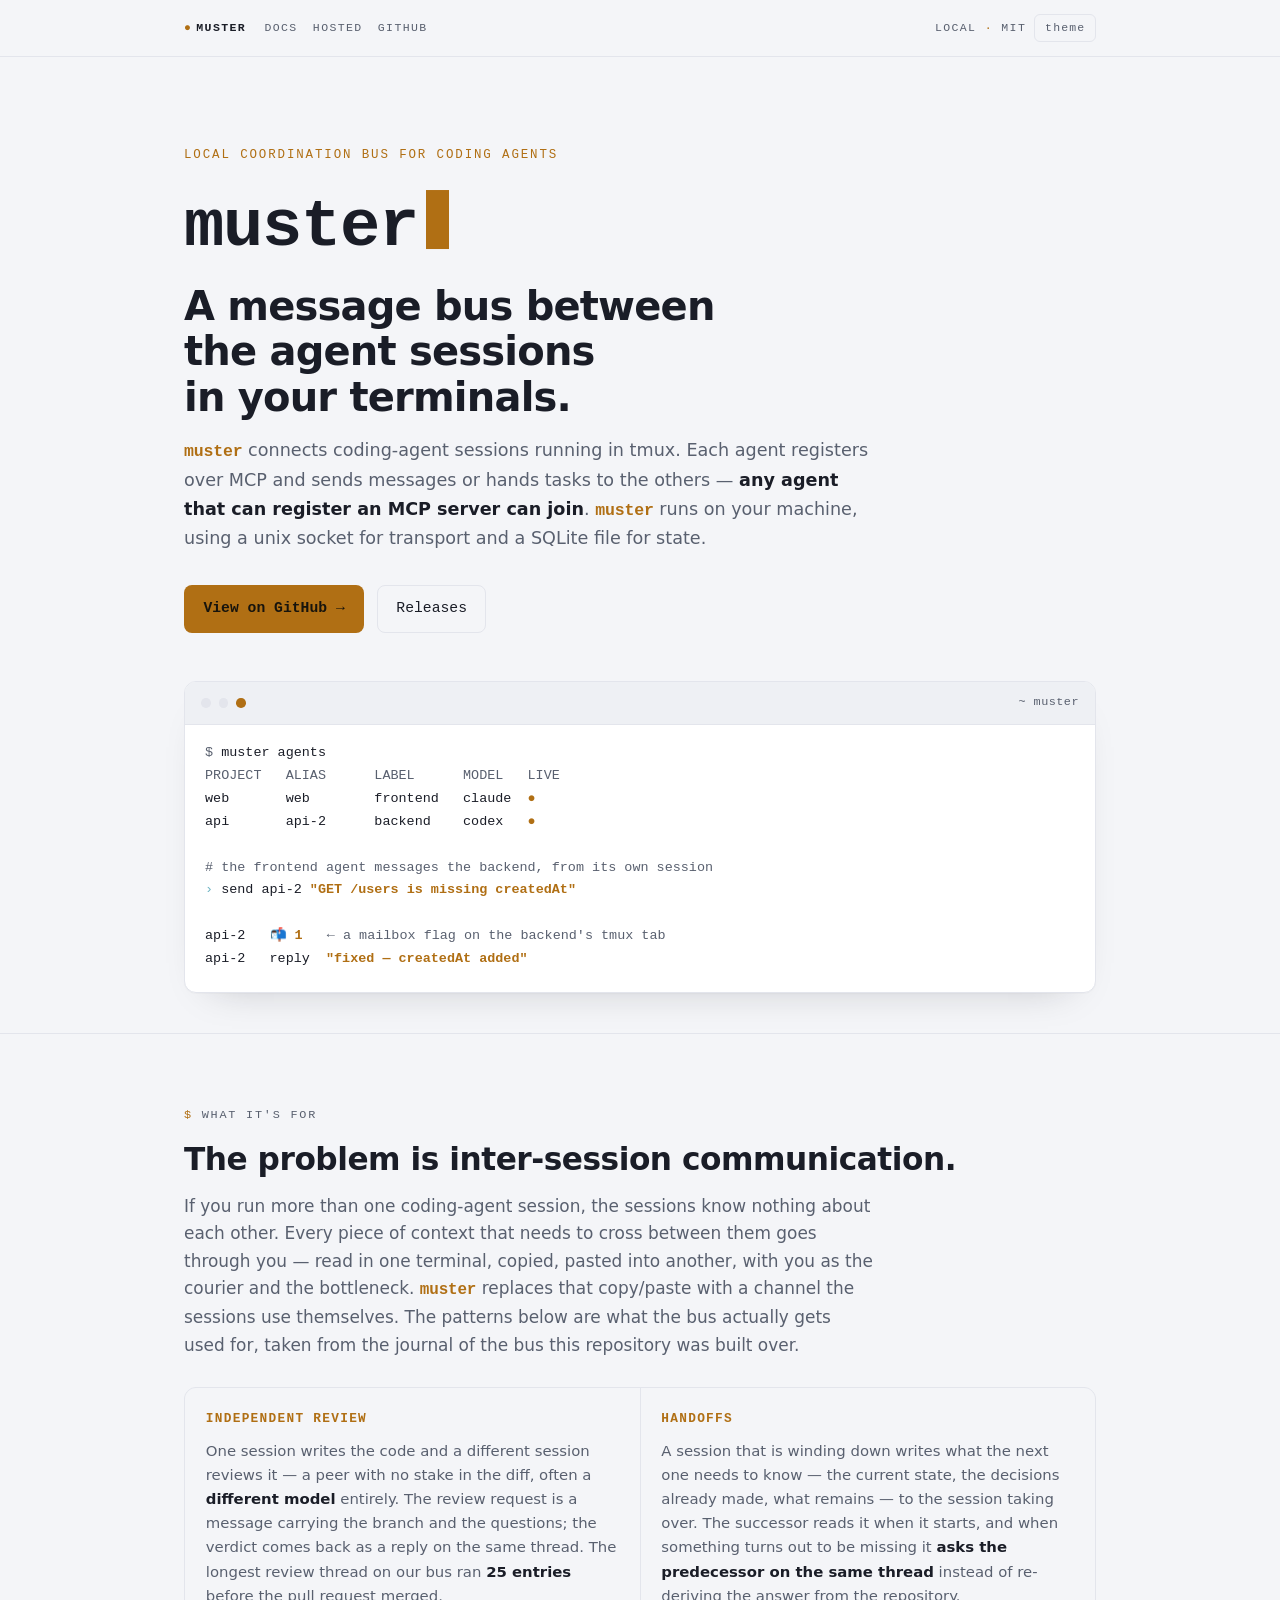
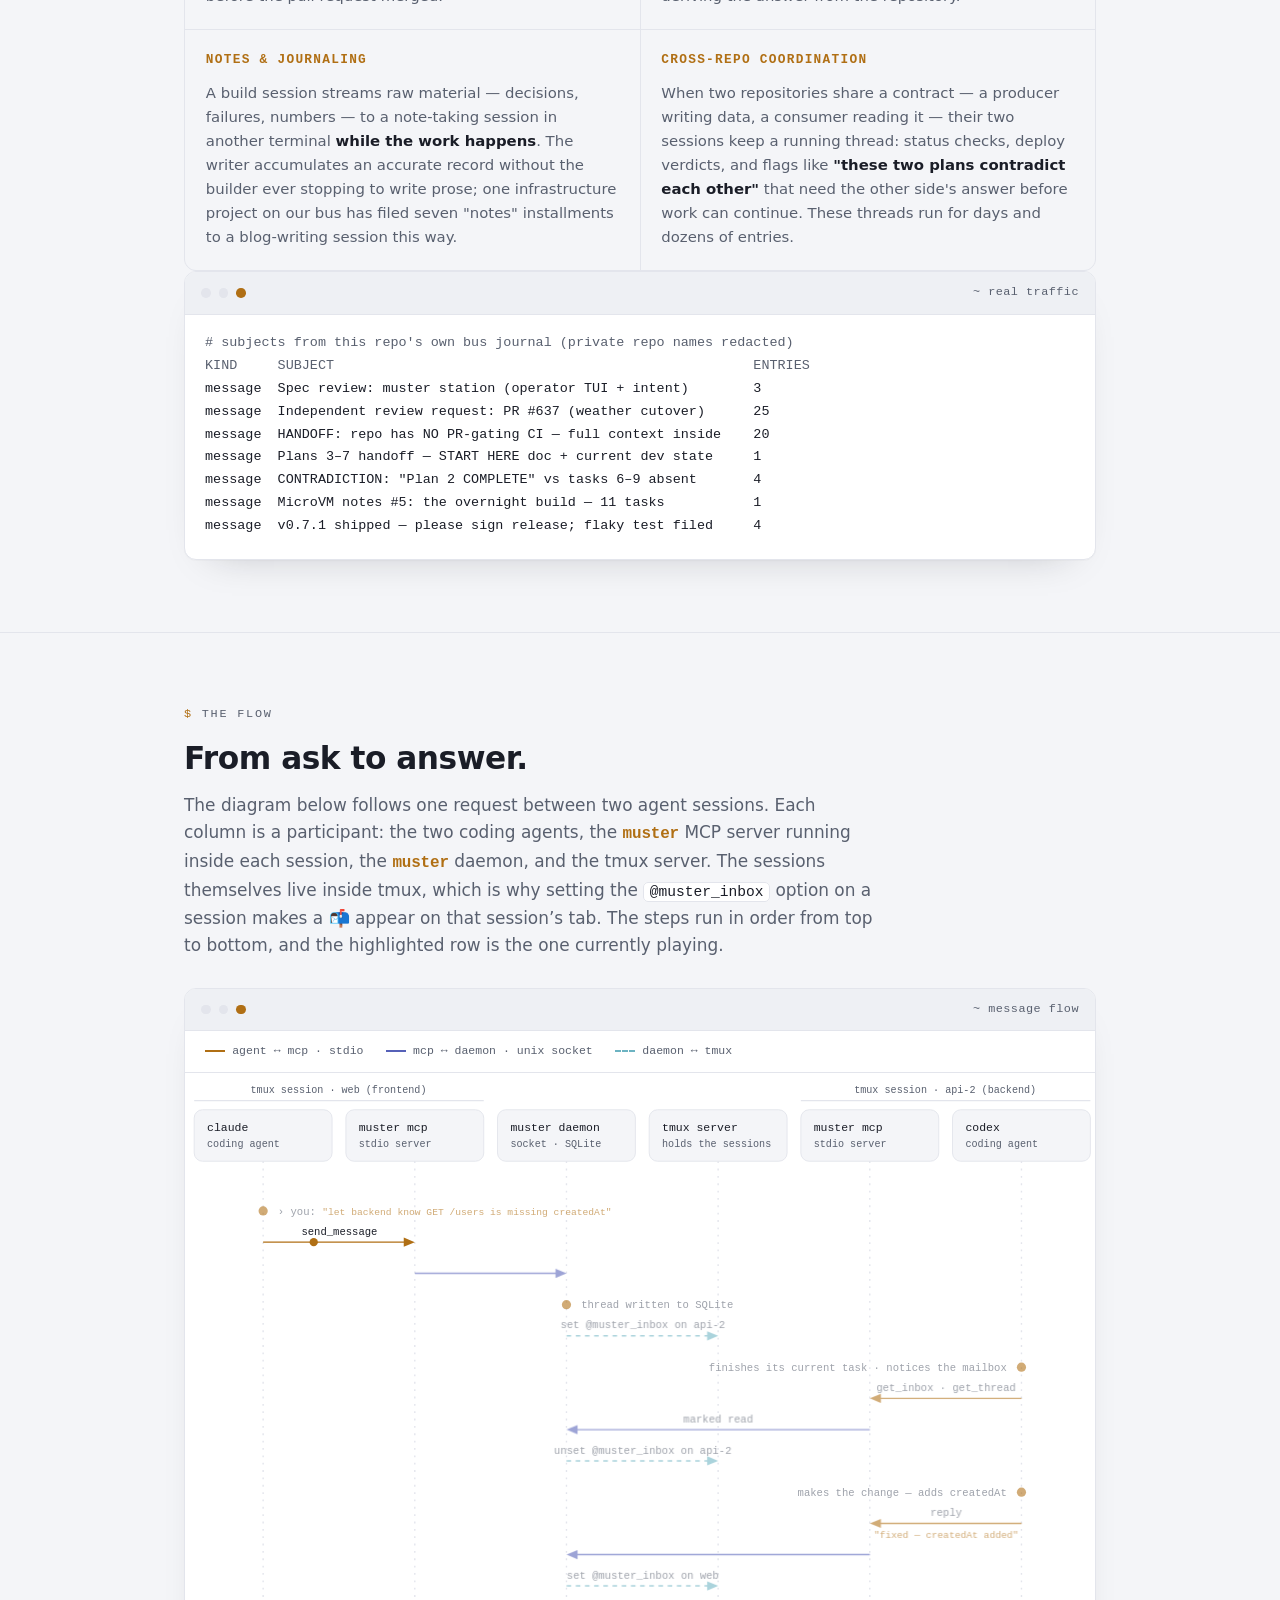
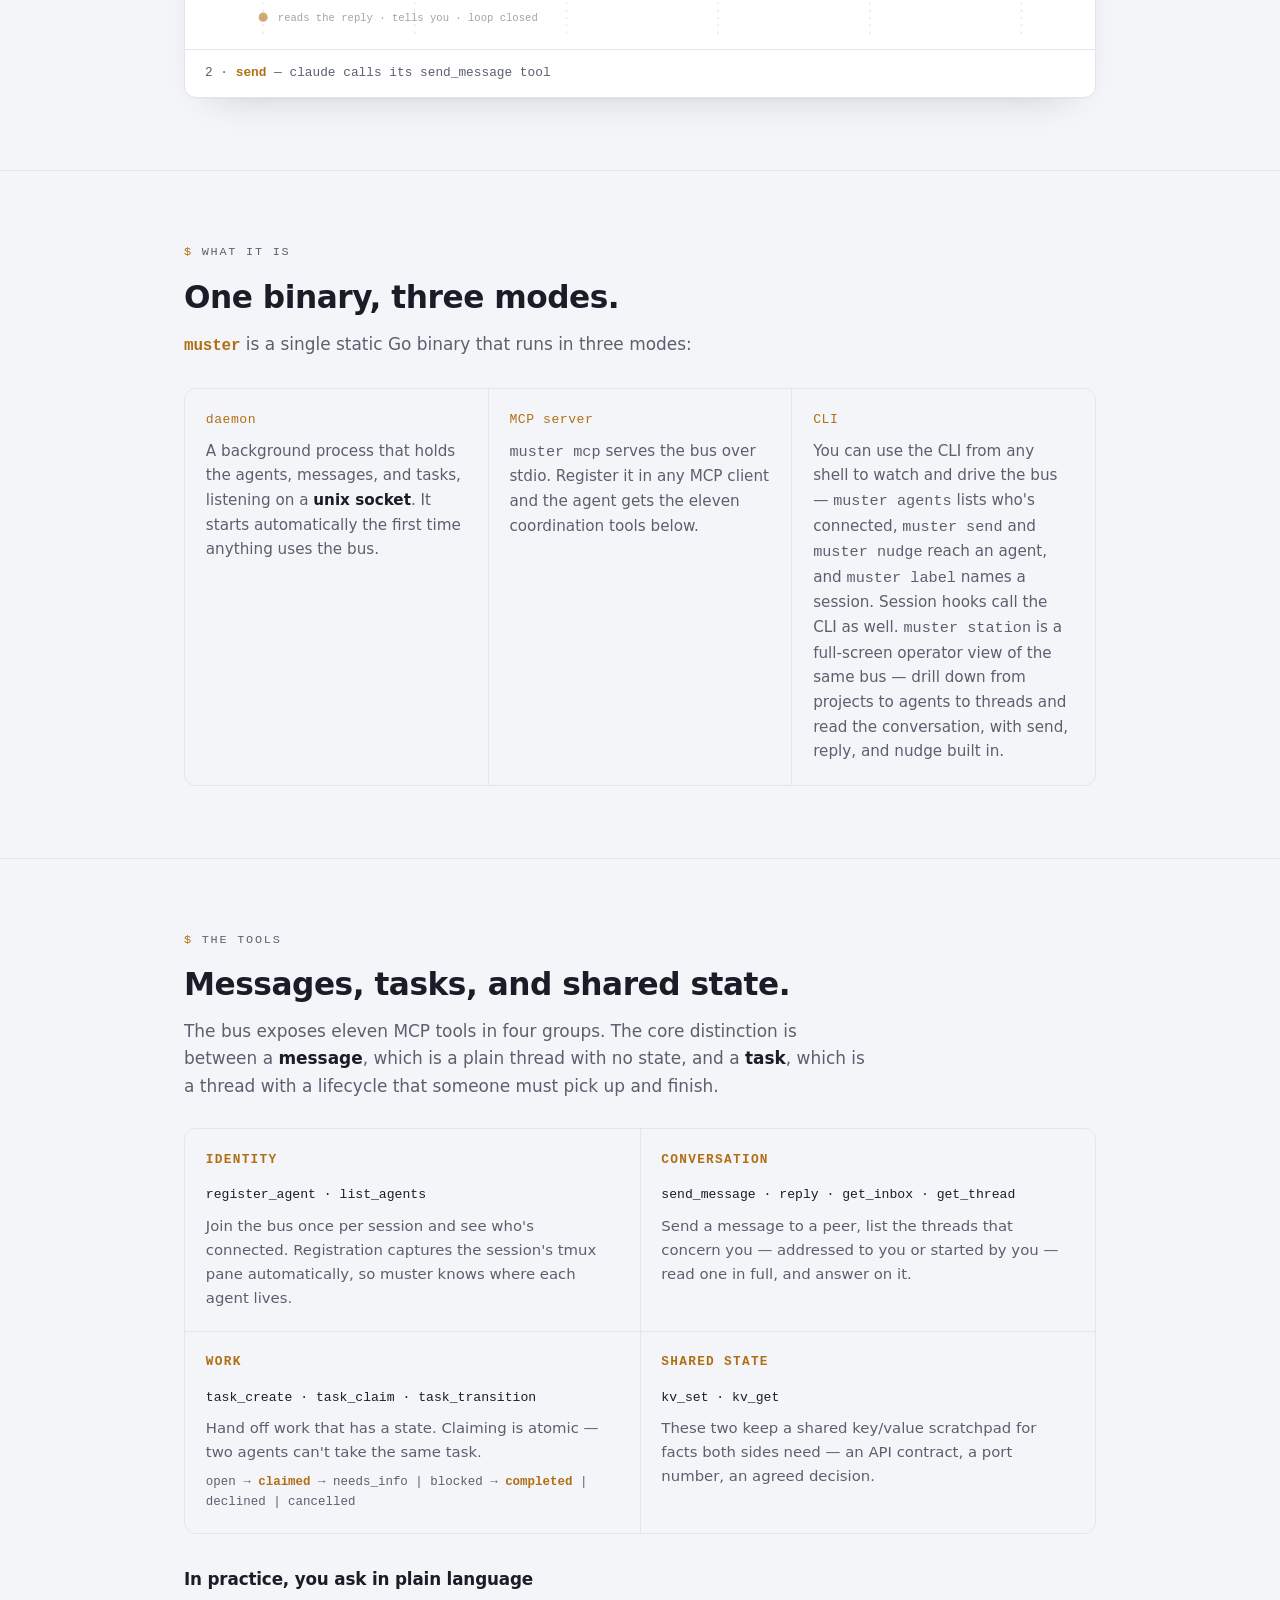
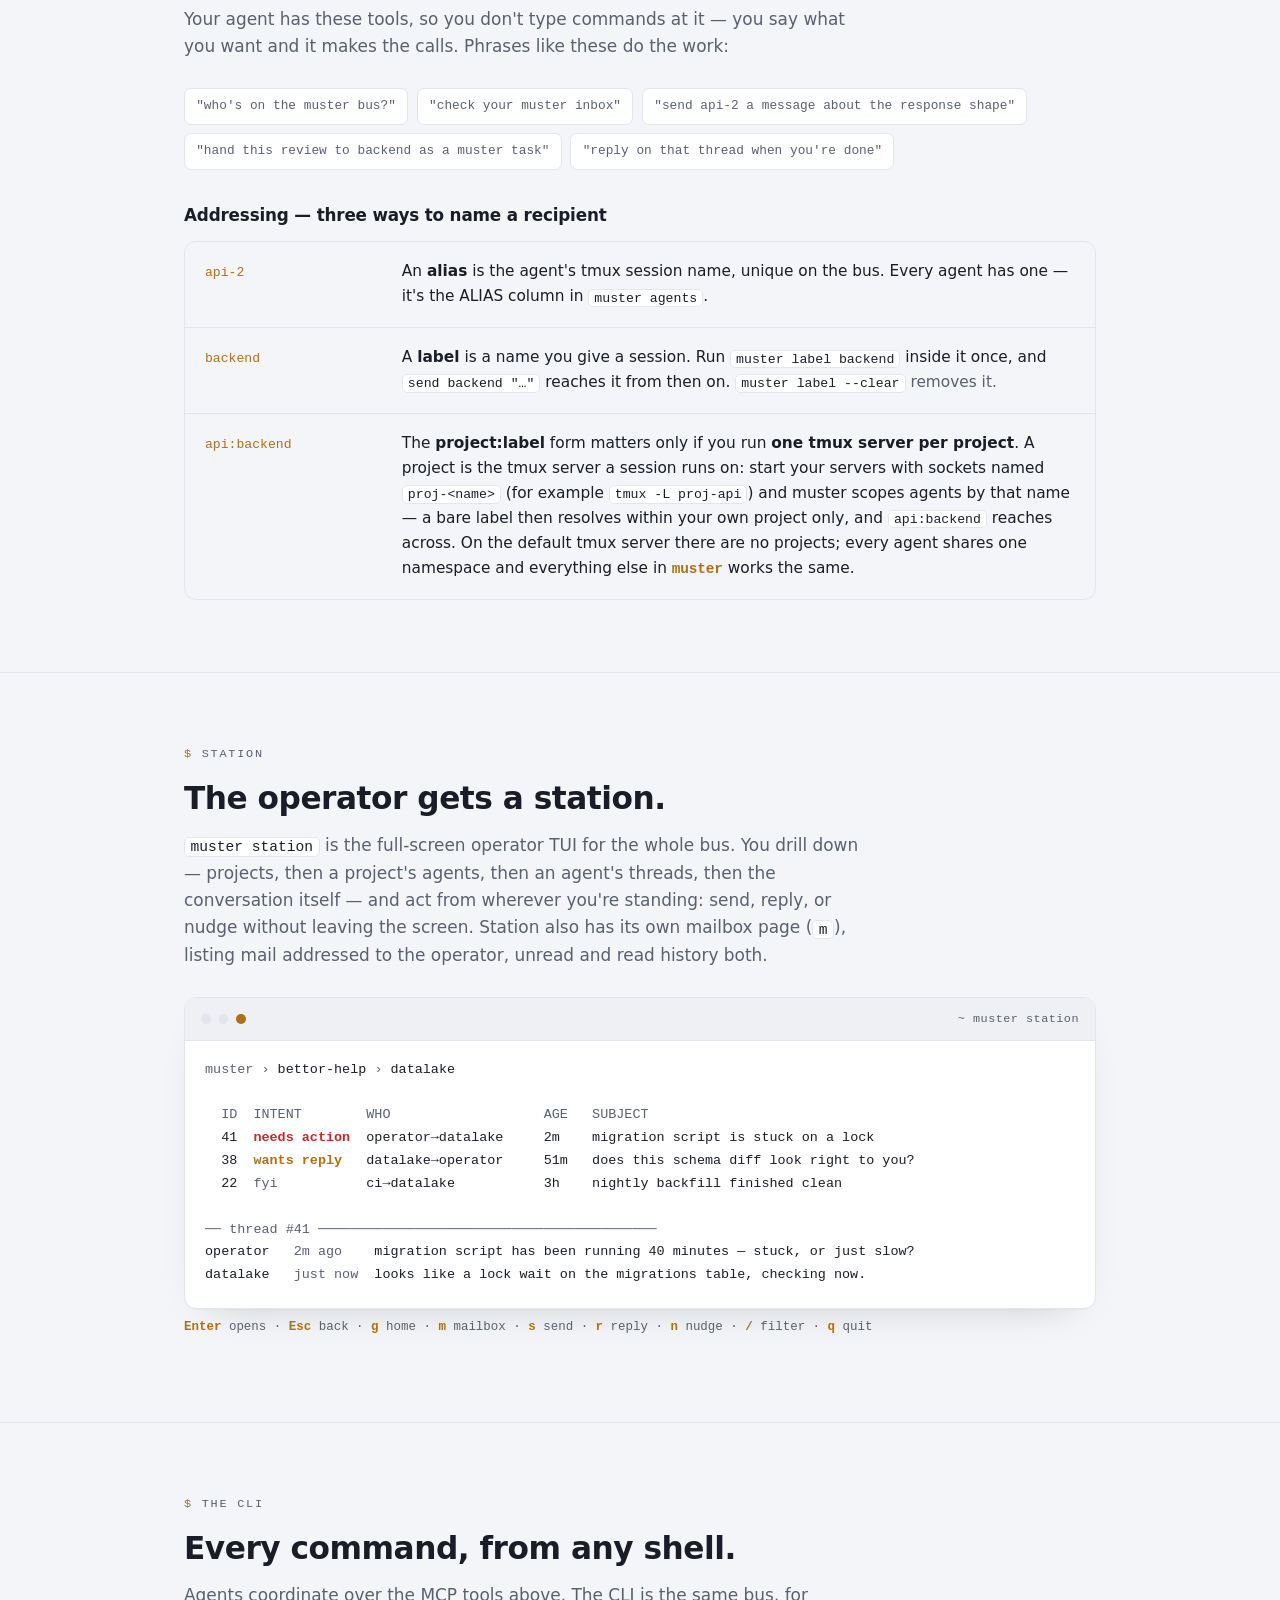
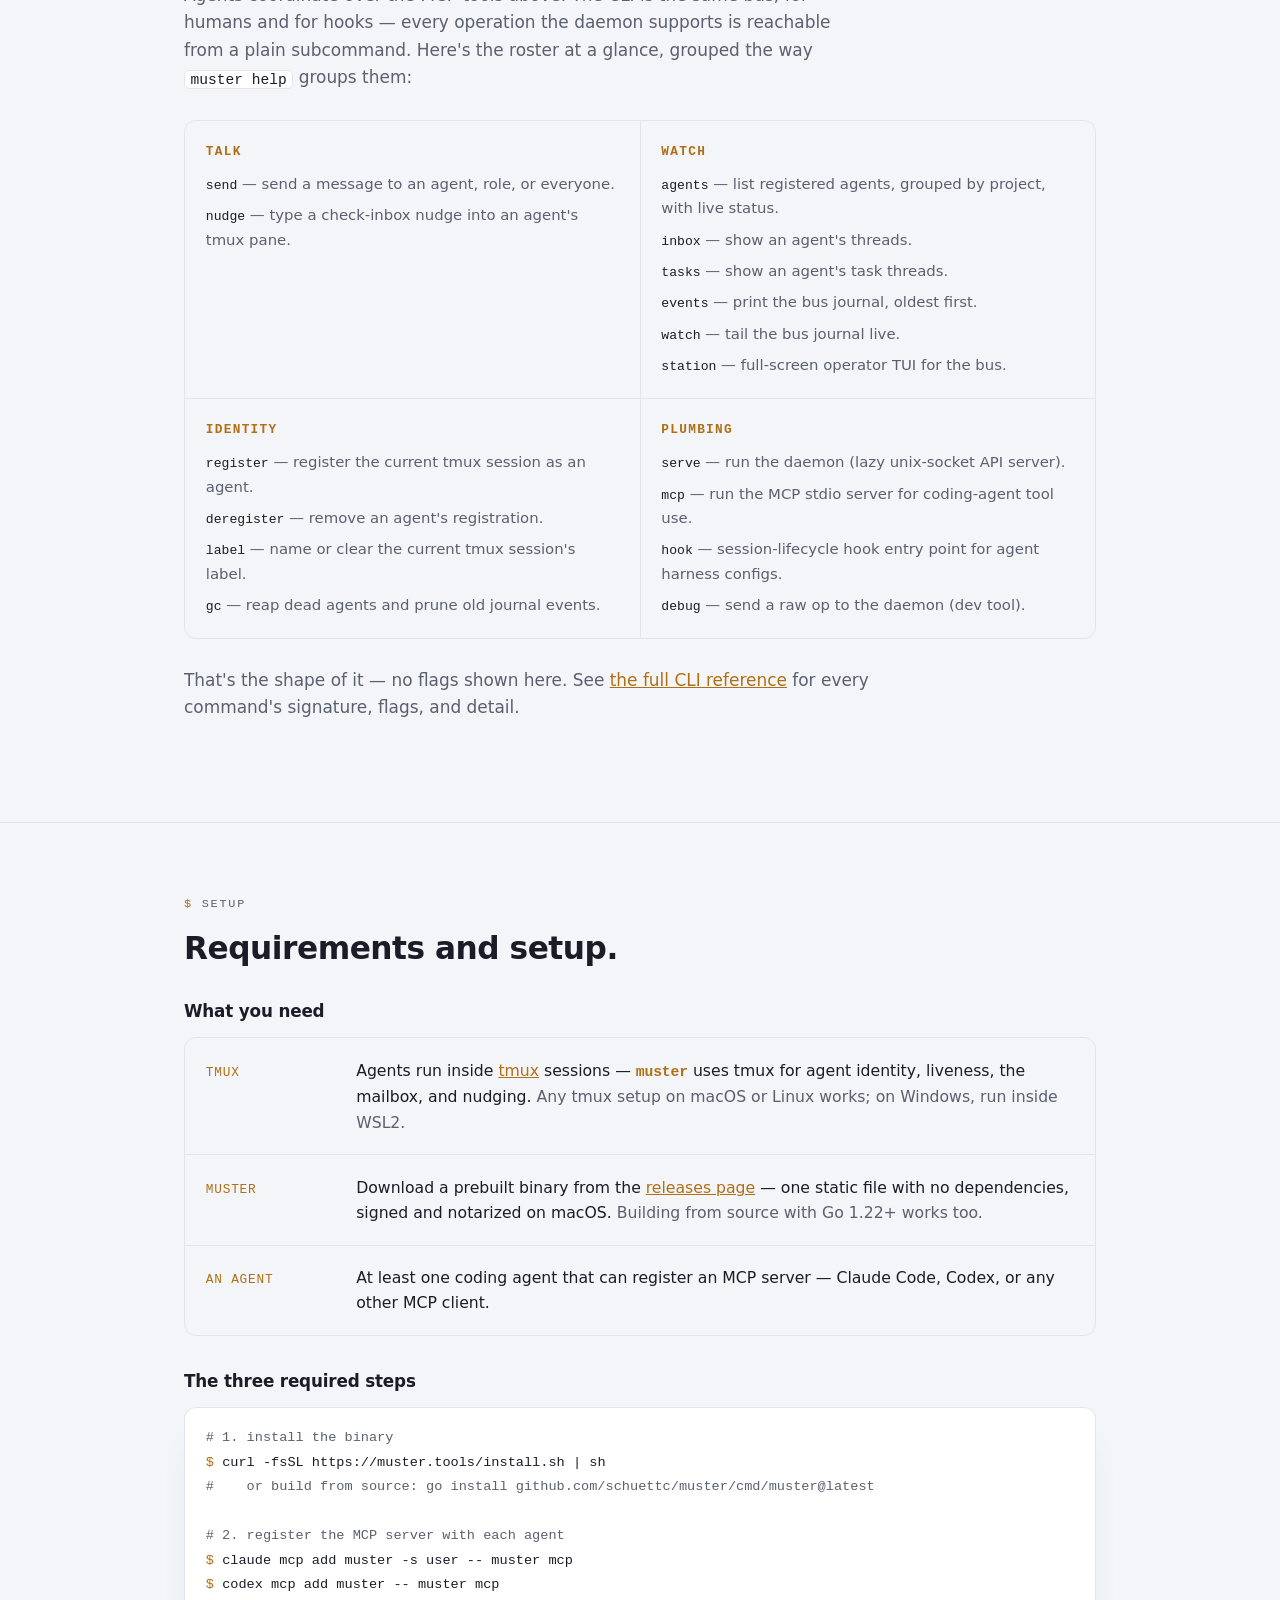
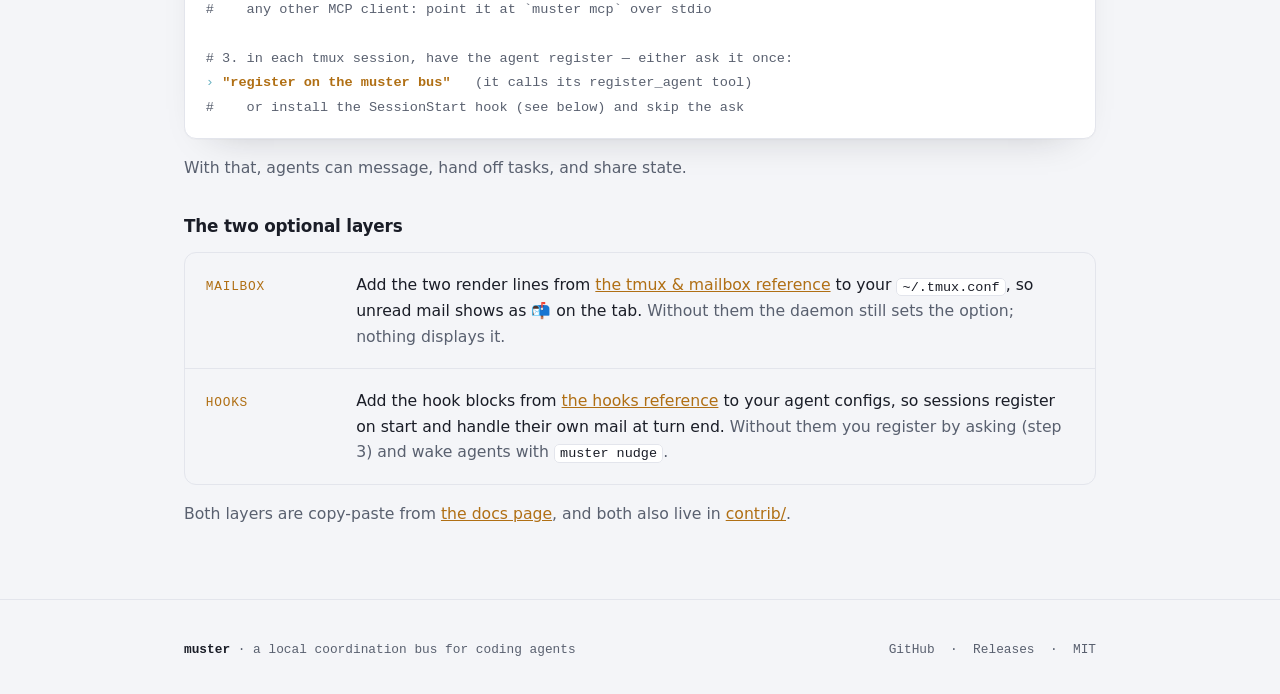
==== commit 6686ffd2: "site: real favicon (amber bus mark), mirrors tools-ops" ====
--- a/site/index.html
+++ b/site/index.html
@@ -8,7 +8,7 @@
 <meta property="og:title" content="muster — a local coordination bus for coding agents">
 <meta property="og:description" content="Agent sessions that message and hand off tasks across terminals. Local, tmux-native, one static binary.">
 <meta property="og:url" content="https://muster.tools">
-<link rel="icon" href="data:image/svg+xml,<svg xmlns=%22http://www.w3.org/2000/svg%22 viewBox=%220 0 100 100%22><text y=%22.9em%22 font-size=%2290%22>📬</text></svg>">
+<link rel="icon" type="image/svg+xml" href="favicon.svg">
 <link rel="stylesheet" href="style.css">
 </head>
 <body>
